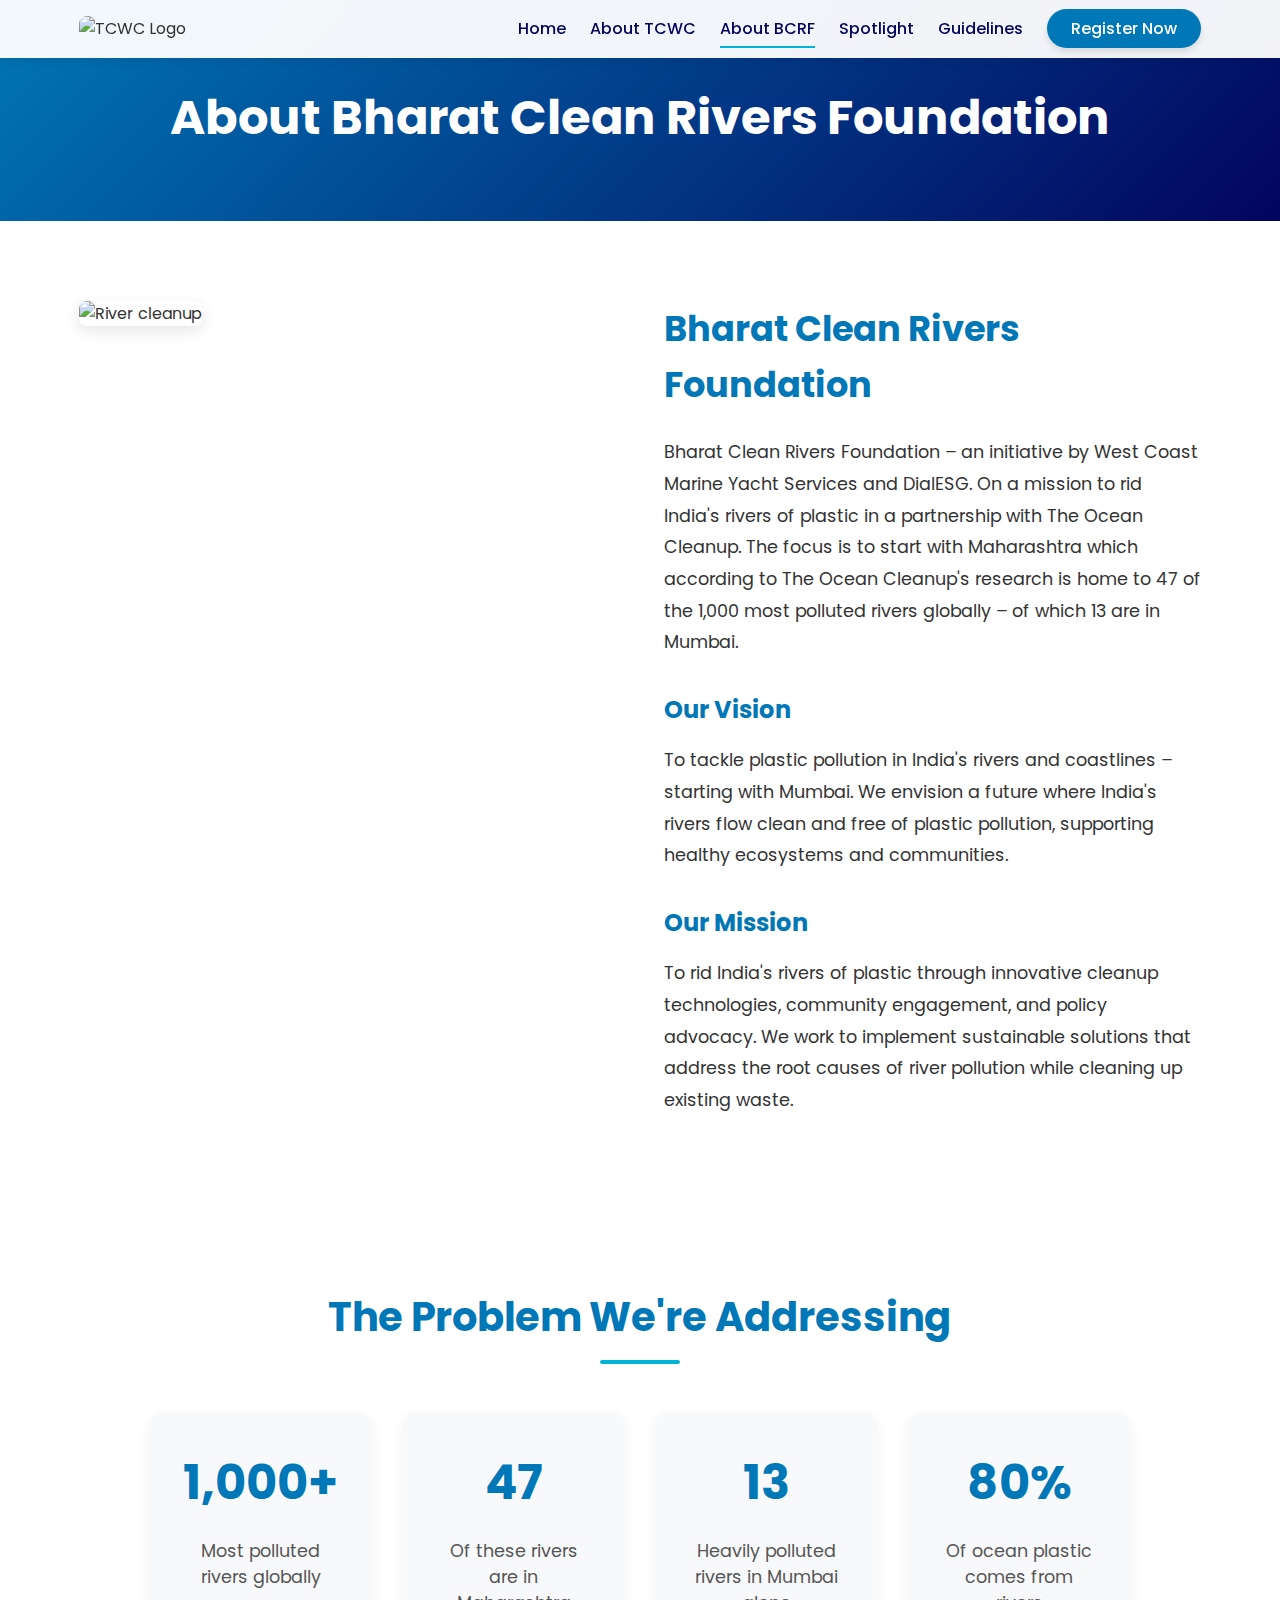
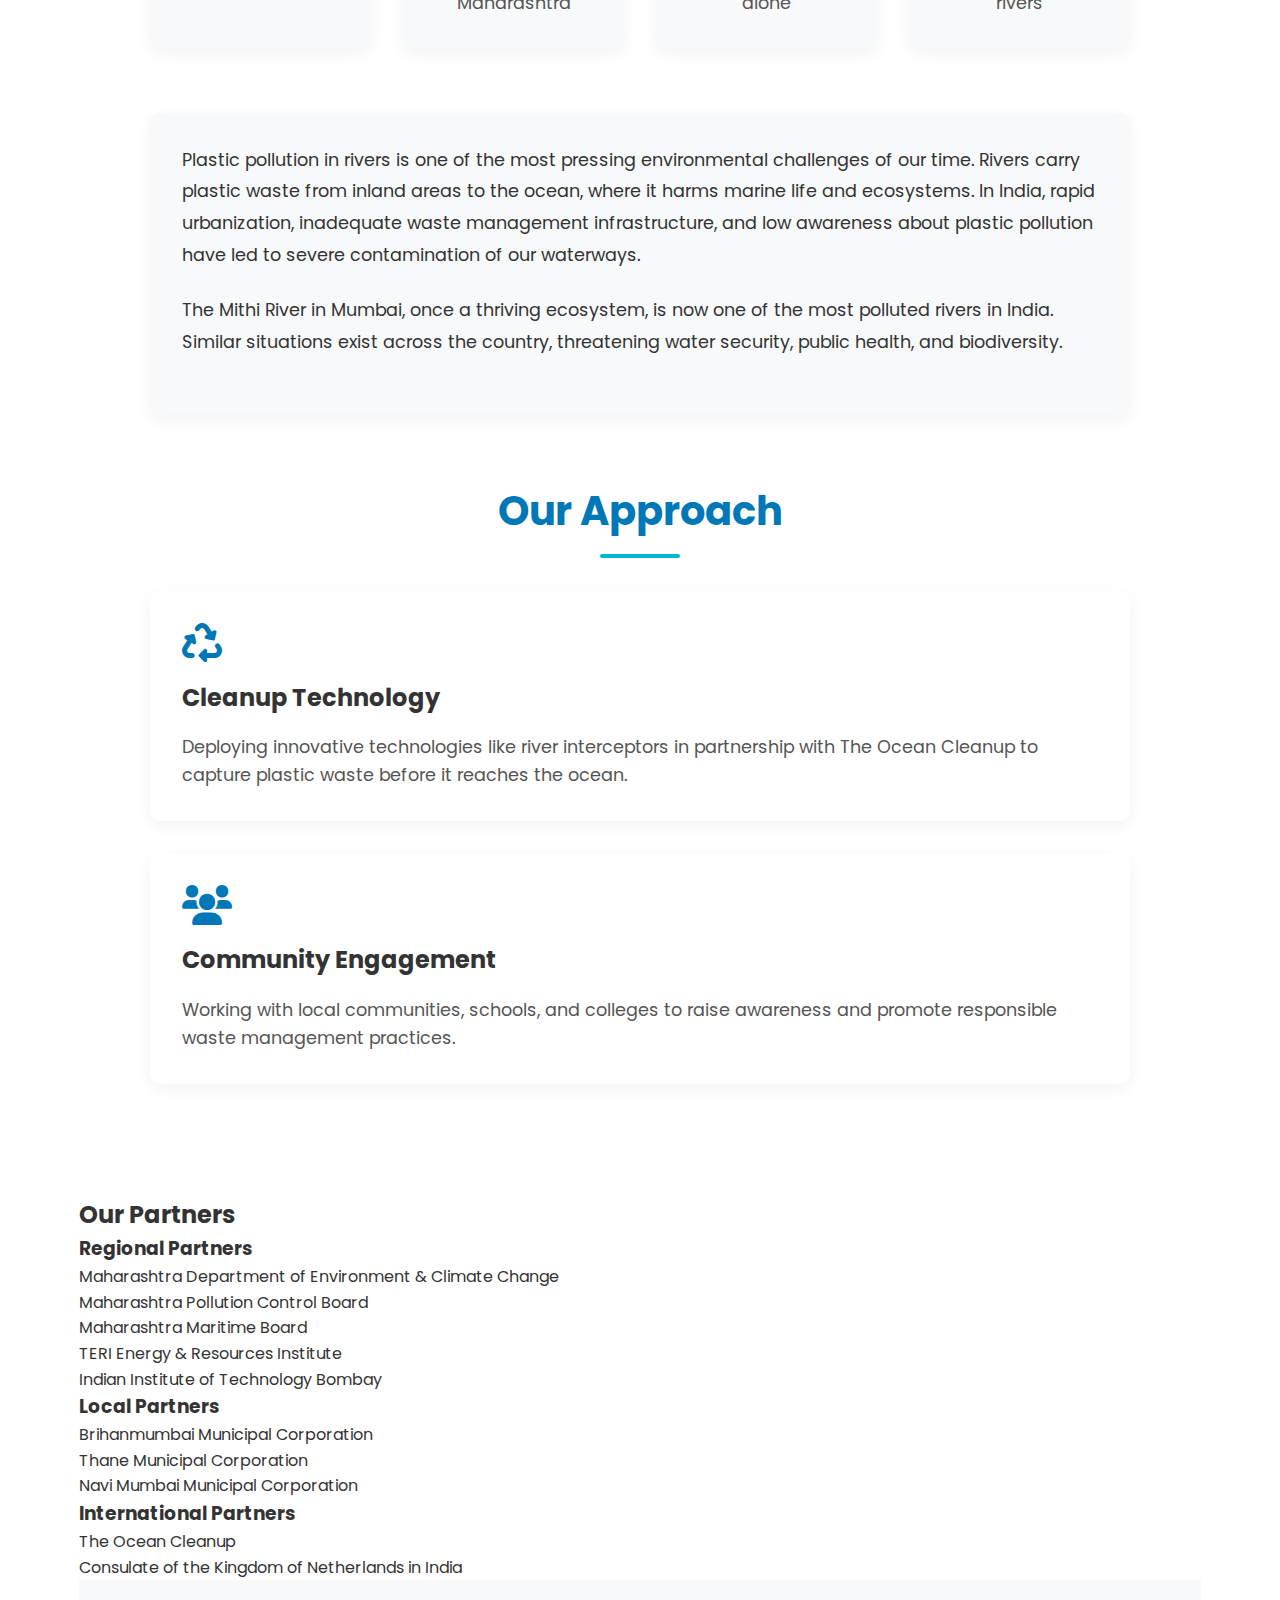
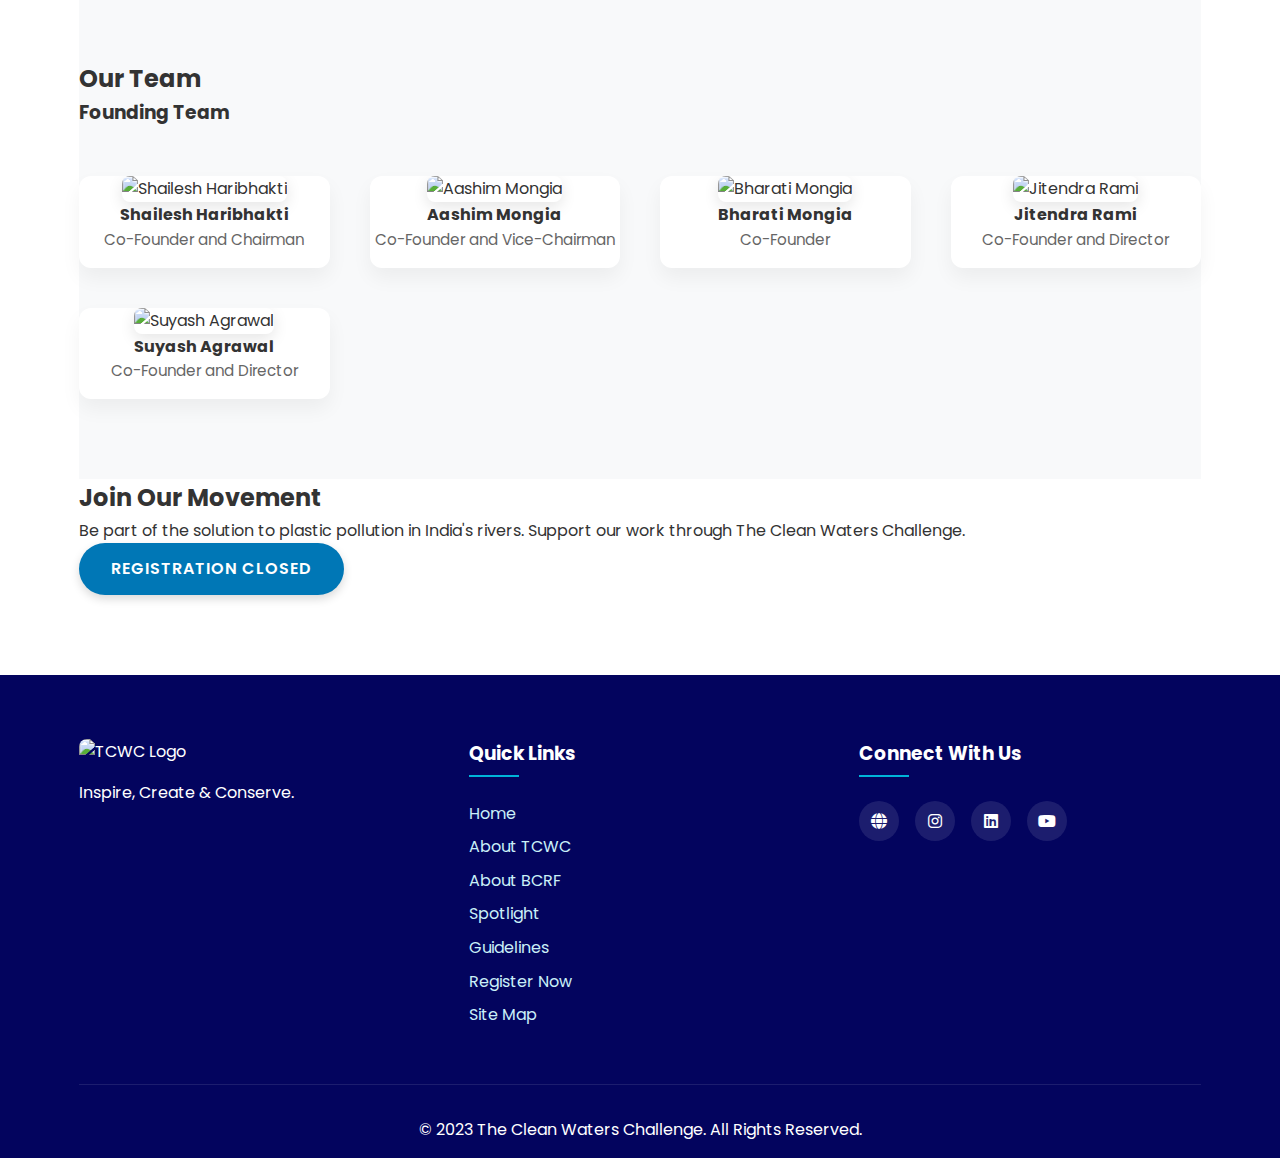
==== about-bcrf.html @ 77f39d11 "intial commit" ====
<!DOCTYPE html>
<html lang="en">
<head>
    <meta charset="UTF-8">
    <meta name="viewport" content="width=device-width, initial-scale=1.0">
    <title>About BCRF - The Clean Waters Challenge</title>
    <link rel="stylesheet" href="styles.css">
    <link rel="stylesheet" href="https://cdnjs.cloudflare.com/ajax/libs/font-awesome/6.0.0-beta3/css/all.min.css">
    <link href="https://fonts.googleapis.com/css2?family=Montserrat:wght@300;400;500;600;700&family=Poppins:wght@300;400;500;600;700&display=swap" rel="stylesheet">
</head>
<body>
    <!-- Navigation Bar -->
    <header>
        <div class="container">
            <div class="logo">
                <img src="images/logo.png" alt="TCWC Logo">
            </div>
            <nav>
                <ul class="nav-links">
                    <li><a href="index.html">Home</a></li>
                    <li><a href="about-tcwc.html">About TCWC</a></li>
                    <li><a href="about-bcrf.html" class="active">About BCRF</a></li>
                    <li><a href="spotlight.html">Spotlight</a></li>
                    <li><a href="guidelines.html">Guidelines</a></li>
                    <li><a href="register.html" class="register-btn">Register Now</a></li>
                </ul>
                <div class="hamburger">
                    <span></span>
                    <span></span>
                    <span></span>
                </div>
            </nav>
        </div>
    </header>

    <!-- Page Banner -->
    <section class="page-banner">
        <div class="container">
            <h1>About Bharat Clean Rivers Foundation</h1>
        </div>
    </section>

    <!-- About BCRF Content -->
    <section class="about-detail-section">
        <div class="container">
            <div class="about-detail-content">
                <div class="about-detail-image">
                    <img src="https://images.unsplash.com/photo-1621451537084-482c73073a0f?ixlib=rb-4.0.3&ixid=M3wxMjA3fDB8MHxwaG90by1wYWdlfHx8fGVufDB8fHx8fA%3D%3D&auto=format&fit=crop&w=1074&q=80" alt="River cleanup">
                </div>
                <div class="about-detail-text">
                    <h2>Bharat Clean Rivers Foundation</h2>
                    <p>Bharat Clean Rivers Foundation – an initiative by West Coast Marine Yacht Services and DialESG. On a mission to rid India's rivers of plastic in a partnership with The Ocean Cleanup. The focus is to start with Maharashtra which according to The Ocean Cleanup's research is home to 47 of the 1,000 most polluted rivers globally – of which 13 are in Mumbai.</p>
                    
                    <h3>Our Vision</h3>
                    <p>To tackle plastic pollution in India's rivers and coastlines – starting with Mumbai. We envision a future where India's rivers flow clean and free of plastic pollution, supporting healthy ecosystems and communities.</p>
                    
                    <h3>Our Mission</h3>
                    <p>To rid India's rivers of plastic through innovative cleanup technologies, community engagement, and policy advocacy. We work to implement sustainable solutions that address the root causes of river pollution while cleaning up existing waste.</p>
                </div>
            </div>
            
            <section class="about-bcrf-section">
                <div class="container">
                    <h2 class="section-title">The Problem We're Addressing</h2>
                    
                    <div class="stats-grid">
                        <div class="stat-card">
                            <div class="stat-number">1,000+</div>
                            <div class="stat-label">Most polluted rivers globally</div>
                        </div>
                        <div class="stat-card">
                            <div class="stat-number">47</div>
                            <div class="stat-label">Of these rivers are in Maharashtra</div>
                        </div>
                        <div class="stat-card">
                            <div class="stat-number">13</div>
                            <div class="stat-label">Heavily polluted rivers in Mumbai alone</div>
                        </div>
                        <div class="stat-card">
                            <div class="stat-number">80%</div>
                            <div class="stat-label">Of ocean plastic comes from rivers</div>
                        </div>
                    </div>

                    <div class="problem-description">
                        <p>Plastic pollution in rivers is one of the most pressing environmental challenges of our time. Rivers carry plastic waste from inland areas to the ocean, where it harms marine life and ecosystems. In India, rapid urbanization, inadequate waste management infrastructure, and low awareness about plastic pollution have led to severe contamination of our waterways.</p>
                        <p>The Mithi River in Mumbai, once a thriving ecosystem, is now one of the most polluted rivers in India. Similar situations exist across the country, threatening water security, public health, and biodiversity.</p>
                    </div>

                    <div class="approach-section">
                        <h2 class="section-title">Our Approach</h2>
                        <div class="approach-card">
                            <i class="fas fa-recycle"></i>
                            <h3>Cleanup Technology</h3>
                            <p>Deploying innovative technologies like river interceptors in partnership with The Ocean Cleanup to capture plastic waste before it reaches the ocean.</p>
                        </div>
                        <div class="approach-card">
                            <i class="fas fa-users"></i>
                            <h3>Community Engagement</h3>
                            <p>Working with local communities, schools, and colleges to raise awareness and promote responsible waste management practices.</p>
                        </div>
                    </div>
                </div>
            </section>
            
            <div class="partners-section">
                <h2>Our Partners</h2>
                <div class="partners-grid">
                    <div class="partner-category">
                        <h3>Regional Partners</h3>
                        <ul>
                            <li>Maharashtra Department of Environment & Climate Change</li>
                            <li>Maharashtra Pollution Control Board</li>
                            <li>Maharashtra Maritime Board</li>
                            <li>TERI Energy & Resources Institute</li>
                            <li>Indian Institute of Technology Bombay</li>
                        </ul>
                    </div>
                    <div class="partner-category">
                        <h3>Local Partners</h3>
                        <ul>
                            <li>Brihanmumbai Municipal Corporation</li>
                            <li>Thane Municipal Corporation</li>
                            <li>Navi Mumbai Municipal Corporation</li>
                        </ul>
                    </div>
                    <div class="partner-category">
                        <h3>International Partners</h3>
                        <ul>
                            <li>The Ocean Cleanup</li>
                            <li>Consulate of the Kingdom of Netherlands in India</li>
                        </ul>
                    </div>
                </div>
            </div>
            
            <div class="team-section">
                <h2>Our Team</h2>
                <div class="team-category">
                    <h3>Founding Team</h3>
                    <div class="team-grid">
                        <div class="team-member">
                            <img src="https://images.unsplash.com/photo-1560250097-0b93528c311a?ixlib=rb-4.0.3&ixid=M3wxMjA3fDB8MHxwaG90by1wYWdlfHx8fGVufDB8fHx8fA%3D%3D&auto=format&fit=crop&w=687&q=80" alt="Shailesh Haribhakti">
                            <h4>Shailesh Haribhakti</h4>
                            <p>Co-Founder and Chairman</p>
                        </div>
                        <div class="team-member">
                            <img src="https://images.unsplash.com/photo-1519085360753-af0119f7cbe7?ixlib=rb-4.0.3&ixid=M3wxMjA3fDB8MHxwaG90by1wYWdlfHx8fGVufDB8fHx8fA%3D%3D&auto=format&fit=crop&w=687&q=80" alt="Aashim Mongia">
                            <h4>Aashim Mongia</h4>
                            <p>Co-Founder and Vice-Chairman</p>
                        </div>
                        <div class="team-member">
                            <img src="https://images.unsplash.com/photo-1573497019940-1c28c88b4f3e?ixlib=rb-4.0.3&ixid=M3wxMjA3fDB8MHxwaG90by1wYWdlfHx8fGVufDB8fHx8fA%3D%3D&auto=format&fit=crop&w=687&q=80" alt="Bharati Mongia">
                            <h4>Bharati Mongia</h4>
                            <p>Co-Founder</p>
                        </div>
                        <div class="team-member">
                            <img src="https://images.unsplash.com/photo-1507003211169-0a1dd7228f2d?ixlib=rb-4.0.3&ixid=M3wxMjA3fDB8MHxwaG90by1wYWdlfHx8fGVufDB8fHx8fA%3D%3D&auto=format&fit=crop&w=687&q=80" alt="Jitendra Rami">
                            <h4>Jitendra Rami</h4>
                            <p>Co-Founder and Director</p>
                        </div>
                        <div class="team-member">
                            <img src="https://images.unsplash.com/photo-1472099645785-5658abf4ff4e?ixlib=rb-4.0.3&ixid=M3wxMjA3fDB8MHxwaG90by1wYWdlfHx8fGVufDB8fHx8fA%3D%3D&auto=format&fit=crop&w=1170&q=80" alt="Suyash Agrawal">
                            <h4>Suyash Agrawal</h4>
                            <p>Co-Founder and Director</p>
                        </div>
                    </div>
                </div>
            </div>
            
            <div class="cta-section">
                <h2>Join Our Movement</h2>
                <p>Be part of the solution to plastic pollution in India's rivers. Support our work through The Clean Waters Challenge.</p>
                <a href="register.html" class="cta-button">Register for TCWC</a>
            </div>
        </div>
    </section>

    <!-- Footer -->
    <footer>
        <div class="container">
            <div class="footer-content">
                <div class="footer-logo">
                    <img src="images/logo.png" alt="TCWC Logo">
                    <p>Inspire, Create & Conserve.</p>
                </div>
                <div class="footer-links">
                    <h3>Quick Links</h3>
                    <ul>
                        <li><a href="index.html">Home</a></li>
                        <li><a href="about-tcwc.html">About TCWC</a></li>
                        <li><a href="about-bcrf.html">About BCRF</a></li>
                        <li><a href="spotlight.html">Spotlight</a></li>
                        <li><a href="guidelines.html">Guidelines</a></li>
                        <li><a href="register.html">Register Now</a></li>
                        <li><a href="sitemap.html">Site Map</a></li>
                    </ul>
                </div>
                <div class="footer-social">
                    <h3>Connect With Us</h3>
                    <div class="social-icons">
                        <a href="https://bharatcleanrivers.com/" target="_blank"><i class="fas fa-globe"></i></a>
                        <a href="https://instagram.com/bharatcleanrivers" target="_blank"><i class="fab fa-instagram"></i></a>
                        <a href="https://www.linkedin.com/company/bharat-clean-rivers-foundation/" target="_blank"><i class="fab fa-linkedin"></i></a>
                        <a href="https://www.youtube.com/@BharatCleanRivers" target="_blank"><i class="fab fa-youtube"></i></a>
                    </div>
                </div>
            </div>
            <div class="footer-bottom">
                <p>&copy; 2023 The Clean Waters Challenge. All Rights Reserved.</p>
            </div>
        </div>
    </footer>

    <script src="script.js"></script>
</body>
</html>
---- styles.css ----
/* Base Styles */
:root {
    --primary-color: #0077b6;
    --secondary-color: #90e0ef;
    --accent-color: #00b4d8;
    --light-color: #caf0f8;
    --white-color: #ffffff;
    --dark-color: #03045e;
    --text-color: #333333;
    --transition: all 0.3s ease;
    --box-shadow: 0 5px 15px rgba(0, 0, 0, 0.1);
}

* {
    margin: 0;
    padding: 0;
    box-sizing: border-box;
    animation-duration: 0s !important;
    transition-duration: 0s !important;
}

html {
    scroll-behavior: smooth;
    scroll-padding-top: 80px;
}

body {
    font-family: 'Poppins', sans-serif;
    line-height: 1.6;
    color: var(--text-color);
    background-color: var(--white-color);
    overflow-x: hidden;
}

.container {
    width: 90%;
    max-width: 1200px;
    margin: 0 auto;
    padding: 0 15px;
    position: relative;
    z-index: 1;
}

img {
    max-width: 100%;
    height: auto;
    border-radius: 8px;
    box-shadow: var(--box-shadow);
    transition: transform 0.5s ease;
}

img:hover {
    transform: scale(1.02);
}

a {
    text-decoration: none;
    color: var(--primary-color);
    transition: var(--transition);
}

a:hover {
    color: var(--accent-color);
}

ul {
    list-style: none;
}

.section-title {
    color: var(--primary-color);
    font-size: 2.5rem;
    text-align: center;
    margin-bottom: 3rem;
    position: relative;
    font-weight: 700;
    animation: none !important;
    opacity: 1 !important;
    visibility: visible !important;
}

.section-title::after {
    content: '';
    position: absolute;
    bottom: -15px;
    left: 50%;
    transform: translateX(-50%);
    width: 80px;
    height: 4px;
    background-color: var(--accent-color);
    border-radius: 2px;
}

/* Header Styles */
header {
    background-color: rgba(255, 255, 255, 0.95);
    box-shadow: 0 2px 10px rgba(0, 0, 0, 0.1);
    position: fixed;
    top: 0;
    left: 0;
    width: 100%;
    z-index: 1000;
    backdrop-filter: blur(10px);
}

header .container {
    display: flex;
    justify-content: space-between;
    align-items: center;
    padding: 1rem 15px;
}

.logo img {
    height: 50px;
    box-shadow: none;
}

.logo img:hover {
    transform: none;
}

.nav-links {
    display: flex;
    align-items: center;
}

.nav-links li {
    margin-left: 1.5rem;
}

.nav-links a {
    color: var(--dark-color);
    font-weight: 500;
    padding: 0.5rem 0;
    position: relative;
}

.nav-links a::after {
    content: '';
    position: absolute;
    bottom: 0;
    left: 0;
    width: 0;
    height: 2px;
    background-color: var(--accent-color);
    transition: var(--transition);
}

.nav-links a:hover::after,
.nav-links a.active::after {
    width: 100%;
}

.register-btn {
    background-color: var(--primary-color);
    color: var(--white-color) !important;
    padding: 0.5rem 1.5rem !important;
    border-radius: 30px;
    transition: var(--transition);
    box-shadow: 0 4px 6px rgba(0, 0, 0, 0.1);
}

.register-btn:hover {
    background-color: var(--accent-color);
    transform: translateY(-3px);
    box-shadow: 0 6px 12px rgba(0, 0, 0, 0.15);
}

.hamburger {
    display: none;
    cursor: pointer;
}

.hamburger span {
    display: block;
    width: 25px;
    height: 3px;
    background-color: var(--primary-color);
    margin: 5px 0;
    transition: var(--transition);
}

/* Hero Section */
.hero {
    padding: 10rem 0 6rem;
    background: linear-gradient(135deg, rgba(0, 119, 182, 0.9) 0%, rgba(3, 4, 94, 0.9) 100%), url('images/hero-bg.jpg');
    background-size: cover;
    background-position: center;
    color: white;
}

.hero .container {
    display: flex;
    align-items: center;
    gap: 4rem;
}

.hero-content {
    flex: 1;
    padding-right: 2rem;
}

.hero h1 {
    font-size: 3.5rem;
    margin-bottom: 1rem;
    font-weight: 700;
    line-height: 1.2;
    animation: none !important;
    opacity: 1 !important;
    visibility: visible !important;
}

.hero h2 {
    font-size: 2rem;
    margin-bottom: 1.5rem;
    font-weight: 500;
    color: var(--light-color);
    animation: none !important;
    opacity: 1 !important;
    visibility: visible !important;
}

.hero p {
    font-size: 1.2rem;
    margin-bottom: 2rem;
    line-height: 1.6;
    animation: none !important;
    opacity: 1 !important;
    visibility: visible !important;
}

.hero-image {
    flex: 1;
    display: flex;
    justify-content: center;
}

.hero-image img {
    max-width: 100%;
    border-radius: 15px;
    box-shadow: 0 20px 40px rgba(0, 0, 0, 0.2);
}

.hero-buttons {
    display: flex;
    gap: 1rem;
}

.cta-button {
    display: inline-block;
    background-color: var(--primary-color);
    color: var(--white-color);
    padding: 0.8rem 2rem;
    border-radius: 30px;
    font-weight: 600;
    text-transform: uppercase;
    letter-spacing: 1px;
    box-shadow: 0 4px 10px rgba(0, 0, 0, 0.15);
    transition: var(--transition);
    animation: fadeInUp 1s ease 0.6s;
    animation-fill-mode: both;
}

.cta-button:hover {
    background-color: var(--accent-color);
    color: var(--white-color);
    transform: translateY(-5px);
    box-shadow: 0 8px 15px rgba(0, 0, 0, 0.2);
}

/* Page Banner */
.page-banner {
    background: linear-gradient(135deg, var(--primary-color) 0%, var(--dark-color) 100%);
    color: var(--white-color);
    padding: 5rem 0 3rem;
    text-align: center;
}

.page-banner h1 {
    font-size: 3rem;
    font-weight: 700;
    margin-bottom: 1rem;
    color: white;
    animation: none !important;
    opacity: 1 !important;
    visibility: visible !important;
}

/* About Section */
.about-section {
    padding: 5rem 0;
    background-color: #ffffff;
    color: #333333;
}

.about-content {
    display: flex;
    align-items: center;
    gap: 3rem;
    margin-top: 2rem;
}

.about-content.reverse {
    flex-direction: row-reverse;
}

.about-text, .about-image {
    flex: 1;
}

.about-text h3 {
    color: var(--primary-color);
    font-size: 1.8rem;
    margin-bottom: 1.5rem;
    font-weight: 600;
    animation: none !important;
    opacity: 1 !important;
    visibility: visible !important;
}

.about-text p {
    color: #333333 !important;
    font-size: 1.1rem;
    line-height: 1.8;
    margin-bottom: 1.5rem;
    opacity: 1 !important;
    animation: none !important;
    visibility: visible !important;
}

.about-image img {
    width: 100%;
    height: auto;
    border-radius: 10px;
    box-shadow: 0 10px 30px rgba(0, 0, 0, 0.1);
}

.read-more {
    display: inline-flex;
    align-items: center;
    color: var(--primary-color);
    font-weight: 600;
    text-decoration: none;
    gap: 0.5rem;
    transition: var(--transition);
}

.read-more:hover {
    color: var(--accent-color);
}

.read-more i {
    transition: transform 0.3s ease;
}

.read-more:hover i {
    transform: translateX(5px);
}

/* About Detail Section */
.about-detail-section {
    padding: 5rem 0;
    background-color: #ffffff;
    color: #333333;
}

.about-detail-content {
    display: flex;
    gap: 3rem;
    margin-bottom: 4rem;
}

.about-detail-image, .about-detail-text {
    flex: 1;
}

.about-detail-text h2 {
    color: var(--primary-color);
    font-size: 2.2rem;
    margin-bottom: 1.5rem;
    animation: none !important;
    opacity: 1 !important;
    visibility: visible !important;
}

.about-detail-text h3 {
    color: var(--primary-color);
    font-size: 1.5rem;
    margin-top: 2rem;
    margin-bottom: 1rem;
    animation: none !important;
    opacity: 1 !important;
    visibility: visible !important;
}

.about-detail-text p {
    color: #333333 !important;
    font-size: 1.1rem;
    line-height: 1.8;
    margin-bottom: 1.5rem;
    opacity: 1 !important;
    animation: none !important;
    visibility: visible !important;
}

/* Impact Section */
.impact-section {
    margin-bottom: 4rem;
}

.impact-grid {
    display: grid;
    grid-template-columns: repeat(auto-fit, minmax(250px, 1fr));
    gap: 2rem;
}

.impact-card {
    background-color: var(--white-color);
    padding: 2rem;
    border-radius: 10px;
    box-shadow: var(--box-shadow);
    text-align: center;
    transition: var(--transition);
}

.impact-card:hover {
    transform: translateY(-10px);
    box-shadow: 0 15px 30px rgba(0, 0, 0, 0.1);
}

.impact-icon {
    font-size: 2.5rem;
    color: var(--accent-color);
    margin-bottom: 1rem;
}

.impact-card h3 {
    margin-bottom: 1rem;
    color: var(--primary-color);
}

/* Categories Section */
.categories-section {
    margin-bottom: 4rem;
}

.categories-grid {
    display: grid;
    grid-template-columns: repeat(auto-fit, minmax(300px, 1fr));
    gap: 2rem;
}

.category-card {
    background-color: var(--white-color);
    border-radius: 10px;
    overflow: hidden;
    box-shadow: var(--box-shadow);
    transition: var(--transition);
}

.category-card:hover {
    transform: translateY(-10px);
    box-shadow: 0 15px 30px rgba(0, 0, 0, 0.1);
}

.category-card img {
    width: 100%;
    height: 200px;
    object-fit: cover;
    border-radius: 10px 10px 0 0;
}

.category-card h3 {
    padding: 1.5rem 1.5rem 0.5rem;
    color: var(--primary-color);
}

.category-card p {
    padding: 0 1.5rem 1rem;
}

.category-card ul {
    padding: 0 1.5rem 1.5rem;
}

.category-card ul li {
    padding: 0.3rem 0;
    position: relative;
    padding-left: 1.5rem;
}

.category-card ul li::before {
    content: '•';
    color: var(--accent-color);
    position: absolute;
    left: 0;
    font-size: 1.2rem;
}

/* Timeline Section */
.timeline-section {
    margin-bottom: 4rem;
}

.timeline {
    position: relative;
    max-width: 800px;
    margin: 0 auto;
}

.timeline::before {
    content: '';
    position: absolute;
    top: 0;
    left: 50%;
    transform: translateX(-50%);
    width: 4px;
    height: 100%;
    background-color: var(--light-color);
}

.timeline-item {
    position: relative;
    margin-bottom: 2rem;
}

.timeline-dot {
    position: absolute;
    top: 0;
    left: 50%;
    transform: translateX(-50%);
    width: 20px;
    height: 20px;
    background-color: var(--accent-color);
    border-radius: 50%;
    z-index: 1;
}

.timeline-content {
    position: relative;
    width: 45%;
    padding: 1.5rem;
    background-color: var(--white-color);
    border-radius: 10px;
    box-shadow: var(--box-shadow);
}

.timeline-item:nth-child(odd) .timeline-content {
    left: 0;
}

.timeline-item:nth-child(even) .timeline-content {
    left: 55%;
}

.timeline-content h3 {
    color: var(--primary-color);
    margin-bottom: 0.5rem;
}

/* Spotlight Hero Section */
.spotlight-hero {
    padding: 5rem 0;
    background-color: var(--light-color);
}

.spotlight-hero .container {
    display: flex;
    align-items: center;
    gap: 3rem;
}

.spotlight-hero-content {
    flex: 1;
}

.spotlight-hero-content h2 {
    font-size: 2.5rem;
    color: var(--primary-color);
    margin-bottom: 1.5rem;
}

.highlight-text {
    font-size: 1.2rem;
    font-weight: 500;
    margin-bottom: 2rem;
    line-height: 1.8;
}

.spotlight-hero-image {
    flex: 1;
}

/* Featured Projects */
.featured-projects {
    padding: 5rem 0;
}

.projects-grid {
    display: grid;
    grid-template-columns: repeat(auto-fit, minmax(300px, 1fr));
    gap: 2rem;
}

.project-card {
    background-color: var(--white-color);
    border-radius: 10px;
    overflow: hidden;
    box-shadow: var(--box-shadow);
    transition: var(--transition);
}

.project-card:hover {
    transform: translateY(-10px);
    box-shadow: 0 15px 30px rgba(0, 0, 0, 0.1);
}

.project-image img {
    width: 100%;
    height: 200px;
    object-fit: cover;
    border-radius: 10px 10px 0 0;
}

.project-content {
    padding: 1.5rem;
}

.project-content h3 {
    color: var(--primary-color);
    margin-bottom: 0.5rem;
}

.read-more {
    display: inline-block;
    margin-top: 1rem;
    font-weight: 600;
}

.read-more i {
    margin-left: 0.5rem;
    transition: var(--transition);
}

.read-more:hover i {
    transform: translateX(5px);
}

/* Guidelines Content Section */
.guidelines-content-section {
    padding: 5rem 0;
}

.guidelines-intro {
    text-align: center;
    max-width: 800px;
    margin: 0 auto 3rem;
}

.guidelines-download {
    margin-top: 2rem;
}

.download-btn {
    display: inline-block;
    background-color: var(--primary-color);
    color: var(--white-color);
    padding: 0.8rem 2rem;
    border-radius: 30px;
    font-weight: 600;
    box-shadow: 0 4px 10px rgba(0, 0, 0, 0.15);
    transition: var(--transition);
}

.download-btn:hover {
    background-color: var(--accent-color);
    color: var(--white-color);
    transform: translateY(-3px);
    box-shadow: 0 8px 15px rgba(0, 0, 0, 0.2);
}

.download-btn i {
    margin-left: 0.5rem;
}

.guidelines-grid {
    display: grid;
    grid-template-columns: repeat(auto-fit, minmax(250px, 1fr));
    gap: 2rem;
    margin-bottom: 4rem;
}

.guideline-card {
    background-color: var(--white-color);
    padding: 2rem;
    border-radius: 10px;
    box-shadow: var(--box-shadow);
    transition: var(--transition);
}

.guideline-card:hover {
    transform: translateY(-10px);
    box-shadow: 0 15px 30px rgba(0, 0, 0, 0.1);
}

.guideline-icon {
    font-size: 2.5rem;
    color: var(--accent-color);
    margin-bottom: 1rem;
    text-align: center;
}

.guideline-card h3 {
    color: var(--primary-color);
    margin-bottom: 1rem;
    text-align: center;
}

.guideline-card ul li {
    padding: 0.5rem 0;
    position: relative;
    padding-left: 1.5rem;
}

.guideline-card ul li::before {
    content: '•';
    color: var(--accent-color);
    position: absolute;
    left: 0;
    font-size: 1.2rem;
}

/* FAQ Section */
.faq-section {
    margin-bottom: 4rem;
}

.faq-accordion {
    max-width: 800px;
    margin: 0 auto;
}

.faq-item {
    background-color: var(--white-color);
    border-radius: 10px;
    margin-bottom: 1rem;
    box-shadow: var(--box-shadow);
    overflow: hidden;
}

.faq-question {
    padding: 1.5rem;
    display: flex;
    justify-content: space-between;
    align-items: center;
    cursor: pointer;
    transition: var(--transition);
}

.faq-question:hover {
    background-color: var(--light-color);
}

.faq-question h4 {
    margin: 0;
    color: var(--primary-color);
}

.faq-question i {
    color: var(--accent-color);
    transition: var(--transition);
}

.faq-answer {
    max-height: 0;
    overflow: hidden;
    transition: max-height 0.3s ease, padding 0.3s ease;
    background-color: var(--light-color);
}

.faq-item.active .faq-question i {
    transform: rotate(180deg);
}

.faq-item.active .faq-answer {
    max-height: 200px;
    padding: 1.5rem;
}

/* Contact Section */
.contact-section {
    text-align: center;
    max-width: 800px;
    margin: 0 auto;
    padding: 3rem;
    background-color: var(--light-color);
    border-radius: 10px;
}

.contact-info {
    display: flex;
    justify-content: center;
    gap: 2rem;
    margin: 2rem 0;
}

.contact-item {
    display: flex;
    align-items: center;
    gap: 0.5rem;
}

.contact-item i {
    color: var(--accent-color);
    font-size: 1.2rem;
}

/* Register Section */
.register-section {
    padding: 6rem 0;
    background: linear-gradient(135deg, var(--primary-color) 0%, var(--dark-color) 100%);
    color: white;
    text-align: center;
}

.register-section .section-title {
    color: white;
}

.register-section .section-title::after {
    background-color: white;
}

.register-content {
    max-width: 700px;
    margin: 0 auto;
}

.register-content p {
    font-size: 1.2rem;
    margin-bottom: 2.5rem;
    line-height: 1.8;
}

.register-section .cta-button {
    background-color: white;
    color: var(--primary-color);
    font-size: 1.2rem;
    padding: 1rem 3rem;
    border-radius: 50px;
    font-weight: 600;
    box-shadow: 0 10px 20px rgba(0, 0, 0, 0.1);
    transition: transform 0.3s ease, box-shadow 0.3s ease;
}

.register-section .cta-button:hover {
    transform: translateY(-5px);
    box-shadow: 0 15px 30px rgba(0, 0, 0, 0.2);
}

.deadline-note {
    margin-top: 2rem;
    font-size: 1rem !important;
    opacity: 0.8;
}

/* Footer */
footer {
    background-color: var(--dark-color);
    color: var(--white-color);
    padding: 4rem 0 1rem;
}

.footer-content {
    display: grid;
    grid-template-columns: repeat(auto-fit, minmax(200px, 1fr));
    gap: 3rem;
    margin-bottom: 3rem;
}

.footer-logo img {
    height: 60px;
    margin-bottom: 1rem;
    box-shadow: none;
}

.footer-logo img:hover {
    transform: none;
}

.footer-links h3,
.footer-social h3 {
    margin-bottom: 1.5rem;
    position: relative;
    padding-bottom: 0.5rem;
    display: inline-block;
}

.footer-links h3::after,
.footer-social h3::after {
    content: '';
    position: absolute;
    bottom: 0;
    left: 0;
    width: 50px;
    height: 2px;
    background-color: var(--accent-color);
}

.footer-links ul li {
    margin-bottom: 0.5rem;
}

.footer-links ul li a {
    color: var(--light-color);
}

.footer-links ul li a:hover {
    color: var(--white-color);
    padding-left: 5px;
}

.social-icons {
    display: flex;
    gap: 1rem;
}

.social-icons a {
    display: flex;
    align-items: center;
    justify-content: center;
    width: 40px;
    height: 40px;
    background-color: rgba(255, 255, 255, 0.1);
    border-radius: 50%;
    color: var(--white-color);
    transition: var(--transition);
}

.social-icons a:hover {
    background-color: var(--accent-color);
    transform: translateY(-5px);
}

.footer-bottom {
    text-align: center;
    padding-top: 2rem;
    border-top: 1px solid rgba(255, 255, 255, 0.1);
}

/* Animations */
@keyframes fadeIn {
    0% { opacity: 0; }
    100% { opacity: 1; }
}

@keyframes fadeInUp {
    0% { opacity: 0; transform: translateY(20px); }
    100% { opacity: 1; transform: translateY(0); }
}

/* Ensure animations complete and stay visible */
.fadeIn, .fadeInUp {
    animation-fill-mode: forwards !important;
}

/* Fix for any JavaScript-based animations */
body {
    overflow-x: hidden;
}

/* Ensure high contrast for all text */
.about-section,
.about-detail-section,
.team-section,
.sponsors-section,
.register-section {
    color: #333333;
    background-color: #ffffff;
}

/* Media Queries */
@media screen and (max-width: 992px) {
    .hero h1 {
        font-size: 2.8rem;
    }
    
    .hero h2 {
        font-size: 1.8rem;
    }
    
    .about-content,
    .about-detail-content,
    .spotlight-hero .container {
        flex-direction: column;
    }
    
    .about-image,
    .about-detail-image,
    .spotlight-hero-image {
        order: -1;
        margin-bottom: 2rem;
    }
    
    .timeline::before {
        left: 30px;
    }
    
    .timeline-dot {
        left: 30px;
    }
    
    .timeline-content {
        width: calc(100% - 60px);
        left: 60px !important;
    }
}

@media screen and (max-width: 768px) {
    header {
        padding: 0.5rem 0;
    }

    .nav-links {
        position: fixed;
        top: 70px; /* Match header height */
        right: -100%;
        width: 100%;
        height: 100vh;
        background: #ffffff;
        flex-direction: column;
        padding: 2rem 0;
        transition: 0.3s ease;
        z-index: 999;
    }

    .nav-links.active {
        right: 0;
    }

    .nav-links li {
        margin: 1.2rem 0;
        width: 100%;
        text-align: center;
    }

    .nav-links .register-btn {
        margin-top: 1rem;
        display: inline-block;
        width: auto;
    }

    .hamburger {
        display: block;
        z-index: 1000;
    }

    /* Hero Section Mobile Styles */
    .hero {
        padding: 8rem 0 4rem;
        text-align: center;
        min-height: 100vh;
        display: flex;
        align-items: center;
    }

    .hero .container {
        flex-direction: column;
        gap: 2rem;
        padding: 0 1.5rem;
    }

    .hero-content {
        padding-right: 0;
    }

    .hero h1 {
        font-size: 2.5rem;
        line-height: 1.3;
        margin-bottom: 1rem;
    }

    .hero h2 {
        font-size: 1.5rem;
        margin-bottom: 1rem;
    }

    .hero p {
        font-size: 1.1rem;
        margin-bottom: 2rem;
        padding: 0 1rem;
    }

    .hero-image {
        width: 100%;
        max-width: 300px;
        margin: 0 auto;
    }

    .hero-image img {
        width: 100%;
        height: auto;
        border-radius: 10px;
    }

    .cta-button {
        display: inline-block;
        padding: 1rem 2rem;
        width: 80%;
        max-width: 300px;
        text-align: center;
        margin: 0 auto;
    }

    /* Fix container padding */
    .container {
        padding: 0 1rem;
    }

    /* Adjust page banner */
    .page-banner {
        padding: 6rem 1rem 2rem;
    }

    .page-banner h1 {
        font-size: 1.8rem;
    }

    /* Fix spotlight section */
    .spotlight-hero {
        flex-direction: column;
        padding: 2rem 0;
    }

    .spotlight-hero-content,
    .spotlight-hero-image {
        width: 100%;
        padding: 1rem;
    }

    .spotlight-grid {
        grid-template-columns: 1fr;
        gap: 1.5rem;
        padding: 1rem;
    }
}

@media screen and (max-width: 576px) {
    .hero {
        padding: 7rem 0 4rem;
    }
    
    .hero h1 {
        font-size: 2.2rem;
    }
    
    .hero h2 {
        font-size: 1.5rem;
    }
    
    .page-banner h1 {
        font-size: 2.2rem;
    }
    
    .guidelines-grid,
    .impact-grid,
    .categories-grid,
    .projects-grid {
        grid-template-columns: 1fr;
    }
    
    .footer-content {
        grid-template-columns: 1fr;
        text-align: center;
    }
    
    .footer-links h3::after,
    .footer-social h3::after {
        left: 50%;
        transform: translateX(-50%);
    }
    
    .social-icons {
        justify-content: center;
    }

    .hero-content {
        text-align: center;
        padding: 2rem 0;
    }

    .hero-buttons {
        flex-direction: column;
        gap: 1rem;
    }

    .cta-button {
        width: 100%;
        text-align: center;
    }
}

/* Additional CSS fixes for visibility and enhancements */

/* Enhanced Sponsors Carousel */
.sponsors-section {
    padding: 5rem 0;
    background-color: #f8f9fa;
}

.sponsors-carousel {
    display: flex;
    justify-content: center;
    flex-wrap: wrap;
    gap: 2rem;
    padding: 2rem 0;
}

.sponsor {
    width: 180px;
    height: 100px;
    display: flex;
    align-items: center;
    justify-content: center;
    padding: 1rem;
    background-color: white;
    border-radius: 10px;
    box-shadow: 0 5px 15px rgba(0, 0, 0, 0.05);
    transition: transform 0.3s ease;
}

.sponsor:hover {
    transform: translateY(-5px);
}

/* Team and Advisory Section Improvements */
.team-section {
    padding: 5rem 0;
    background-color: #f8f9fa;
}

.team-grid {
    display: grid;
    grid-template-columns: repeat(auto-fill, minmax(250px, 1fr));
    gap: 2.5rem;
    margin-top: 3rem;
}

.team-member {
    background-color: white;
    border-radius: 12px;
    overflow: hidden;
    box-shadow: 0 10px 20px rgba(0, 0, 0, 0.05);
    transition: transform 0.3s ease, box-shadow 0.3s ease;
    text-align: center;
}

.team-member:hover {
    transform: translateY(-10px);
    box-shadow: 0 15px 30px rgba(0, 0, 0, 0.1);
}

.team-member img {
    width: 100%;
    height: 250px;
    object-fit: cover;
}

.team-info {
    padding: 1.5rem;
}

.team-member h3 {
    color: var(--primary-color);
    margin-bottom: 0.5rem;
    font-size: 1.3rem;
}

.team-member p {
    color: #666;
    font-size: 0.95rem;
    margin-bottom: 1rem;
}

.team-social {
    display: flex;
    justify-content: center;
    gap: 1rem;
    margin-top: 1rem;
}

.team-social a {
    color: var(--primary-color);
    font-size: 1.2rem;
    transition: color 0.3s ease;
}

.team-social a:hover {
    color: var(--accent-color);
}

/* Remove all fade animations */
[class*="fade"] {
    opacity: 1 !important;
    visibility: visible !important;
    animation: none !important;
    transform: none !important;
}

/* Ensure text visibility */
.about-text p, 
.about-text h3, 
.section-title, 
.hero-content p,
.hero-content h1,
.hero-content h2 {
    opacity: 1 !important;
    visibility: visible !important;
    animation: none !important;
    transform: none !important;
    transition: none !important;
}

/* Override any existing animations */
* {
    animation-duration: 0s !important;
    transition-duration: 0s !important;
}

/* About BCRF Page Specific Styles */
.about-bcrf-section {
    padding: 5rem 0;
    background-color: #ffffff;
}

.stats-grid {
    display: grid;
    grid-template-columns: repeat(4, 1fr);
    gap: 2rem;
    margin: 4rem 0;
}

.stat-card {
    background: #f8f9fa;
    padding: 2rem;
    border-radius: 10px;
    text-align: center;
    box-shadow: 0 5px 15px rgba(0, 0, 0, 0.05);
    transition: transform 0.3s ease;
}

.stat-card:hover {
    transform: translateY(-5px);
}

.stat-number {
    font-size: 3rem;
    font-weight: 700;
    color: var(--primary-color);
    margin-bottom: 1rem;
}

.stat-label {
    color: #555;
    font-size: 1.1rem;
    line-height: 1.5;
}

.problem-description {
    margin: 3rem 0;
    padding: 2rem;
    background: #f8f9fa;
    border-radius: 10px;
    box-shadow: 0 5px 15px rgba(0, 0, 0, 0.05);
}

.problem-description p {
    color: #333;
    font-size: 1.1rem;
    line-height: 1.8;
    margin-bottom: 1.5rem;
}

.approach-section {
    margin-top: 4rem;
}

.approach-card {
    background: #ffffff;
    padding: 2rem;
    border-radius: 10px;
    margin-bottom: 2rem;
    box-shadow: 0 5px 15px rgba(0, 0, 0, 0.05);
}

.approach-card i {
    font-size: 2.5rem;
    color: var(--primary-color);
    margin-bottom: 1rem;
}

.approach-card h3 {
    color: #333;
    font-size: 1.5rem;
    margin-bottom: 1rem;
}

.approach-card p {
    color: #555;
    font-size: 1.1rem;
    line-height: 1.6;
}

/* Responsive Design */
@media screen and (max-width: 992px) {
    .stats-grid {
        grid-template-columns: repeat(2, 1fr);
    }
}

@media screen and (max-width: 576px) {
    .stats-grid {
        grid-template-columns: 1fr;
    }
    
    .stat-number {
        font-size: 2.5rem;
    }
}

/* Spotlight Page Styles */
.spotlight-section {
    padding: 5rem 0;
    background-color: #ffffff;
}

.spotlight-grid {
    display: grid;
    grid-template-columns: repeat(3, 1fr);
    gap: 2.5rem;
    margin-top: 3rem;
}

.spotlight-card {
    background: #f8f9fa;
    border-radius: 12px;
    overflow: hidden;
    box-shadow: 0 5px 15px rgba(0, 0, 0, 0.05);
    transition: transform 0.3s ease;
}

.spotlight-card:hover {
    transform: translateY(-10px);
}

.spotlight-image {
    width: 100%;
    height: 250px;
    overflow: hidden;
}

.spotlight-image img {
    width: 100%;
    height: 100%;
    object-fit: cover;
}

.spotlight-content {
    padding: 2rem;
}

.spotlight-content h3 {
    color: var(--primary-color);
    font-size: 1.5rem;
    margin-bottom: 1rem;
}

.spotlight-content p {
    color: #555;
    font-size: 1.1rem;
    line-height: 1.6;
    margin-bottom: 1.5rem;
}

/* Register Page Styles */
.register-section {
    padding: 5rem 0;
    background-color: #f8f9fa;
}

.register-container {
    max-width: 800px;
    margin: 0 auto;
    background: #ffffff;
    padding: 3rem;
    border-radius: 12px;
    box-shadow: 0 5px 20px rgba(0, 0, 0, 0.05);
}

.form-group {
    margin-bottom: 2rem;
}

.form-group label {
    display: block;
    color: #333;
    font-size: 1.1rem;
    margin-bottom: 0.8rem;
    font-weight: 500;
}

.form-group input,
.form-group select,
.form-group textarea {
    width: 100%;
    padding: 1rem;
    border: 1px solid #ddd;
    border-radius: 6px;
    font-size: 1rem;
    transition: border-color 0.3s ease;
}

.form-group input:focus,
.form-group select:focus,
.form-group textarea:focus {
    border-color: var(--primary-color);
    outline: none;
}

.submit-btn {
    background: var(--primary-color);
    color: white;
    padding: 1rem 2rem;
    border: none;
    border-radius: 6px;
    font-size: 1.1rem;
    cursor: pointer;
    transition: background-color 0.3s ease;
}

.submit-btn:hover {
    background-color: var(--accent-color);
}

/* Responsive Design */
@media screen and (max-width: 992px) {
    .spotlight-grid {
        grid-template-columns: repeat(2, 1fr);
    }
}

@media screen and (max-width: 768px) {
    .spotlight-grid {
        grid-template-columns: 1fr;
    }
    
    .register-container {
        padding: 2rem;
    }
}

/* Additional Mobile Fixes */
@media screen and (max-width: 480px) {
    .logo img {
        height: 40px;
    }

    .hamburger span {
        width: 22px;
    }
}

/* About BCRF Mobile Styles */
@media screen and (max-width: 768px) {
    .about-bcrf {
        padding: 4rem 1rem;
        text-align: center;
    }

    .about-bcrf h1 {
        font-size: 2.2rem;
        margin-bottom: 1.5rem;
    }

    .bcrf-title {
        font-size: 1.8rem;
        margin: 1rem 0;
        line-height: 1.3;
    }

    .bcrf-description {
        font-size: 1rem;
        line-height: 1.6;
        padding: 0 1rem;
        margin-bottom: 2rem;
    }

    .bcrf-image {
        width: 100%;
        max-width: 300px;
        margin: 2rem auto;
        border-radius: 10px;
        overflow: hidden;
    }

    .bcrf-image img {
        width: 100%;
        height: auto;
        object-fit: cover;
    }

    .bcrf-content {
        display: flex;
        flex-direction: column;
        align-items: center;
        gap: 2rem;
    }

    .bcrf-stats {
        display: grid;
        grid-template-columns: 1fr;
        gap: 1.5rem;
        width: 100%;
        padding: 1rem;
    }

    .stat-item {
        background: rgba(255, 255, 255, 0.1);
        padding: 1.5rem;
        border-radius: 10px;
        text-align: center;
    }

    .stat-number {
        font-size: 2rem;
        font-weight: 700;
        color: var(--accent-color);
        margin-bottom: 0.5rem;
    }

    .stat-text {
        font-size: 0.9rem;
        color: var(--light-color);
        line-height: 1.4;
    }
}

/* Additional adjustments for smaller screens */
@media screen and (max-width: 480px) {
    .about-bcrf h1 {
        font-size: 1.8rem;
    }

    .bcrf-title {
        font-size: 1.5rem;
    }

    .bcrf-stats {
        padding: 0.5rem;
    }

    .stat-number {
        font-size: 1.8rem;
    }
}

/* BCRF Section Mobile Styles */
@media screen and (max-width: 768px) {
    .bcrf-section {
        padding: 3rem 1rem;
    }

    .bcrf-container {
        display: flex;
        flex-direction: column;
        align-items: center;
        gap: 2rem;
    }

    .bcrf-text {
        width: 100%;
        text-align: left;
        padding: 0 1rem;
    }

    .bcrf-text h2 {
        font-size: 2rem;
        line-height: 1.3;
        margin-bottom: 1.5rem;
    }

    .bcrf-text p {
        font-size: 1rem;
        line-height: 1.6;
        margin-bottom: 1rem;
    }

    .bcrf-image-container {
        width: 100%;
        max-width: 300px;
        margin: 0 auto;
        order: -1; /* Move image to top on mobile */
    }

    .bcrf-image-container img {
        width: 100%;
        height: auto;
        border-radius: 10px;
        box-shadow: 0 4px 8px rgba(0, 0, 0, 0.1);
    }
}

/* Even smaller screens */
@media screen and (max-width: 480px) {
    .bcrf-section {
        padding: 2rem 0.5rem;
    }

    .bcrf-text h2 {
        font-size: 1.8rem;
    }

    .bcrf-text {
        padding: 0 0.5rem;
    }

    .bcrf-image-container {
        max-width: 250px;
    }
}
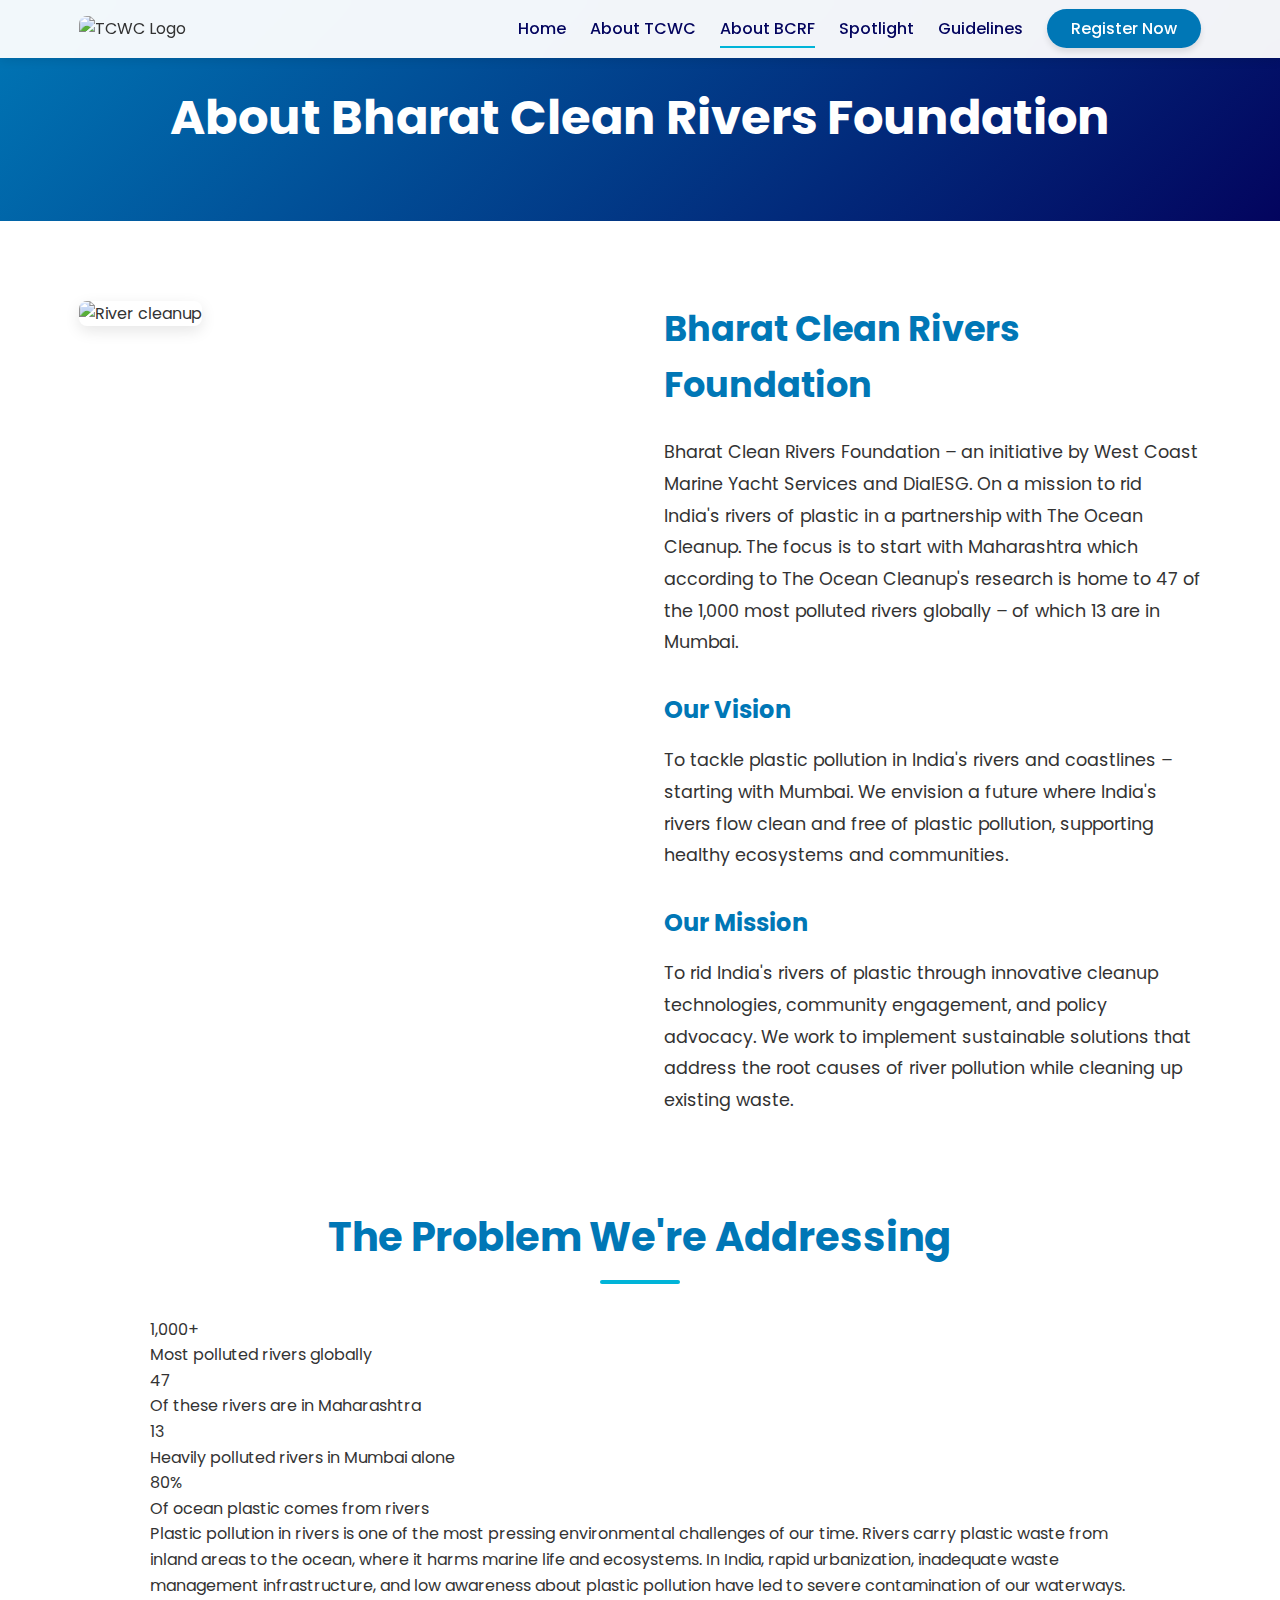
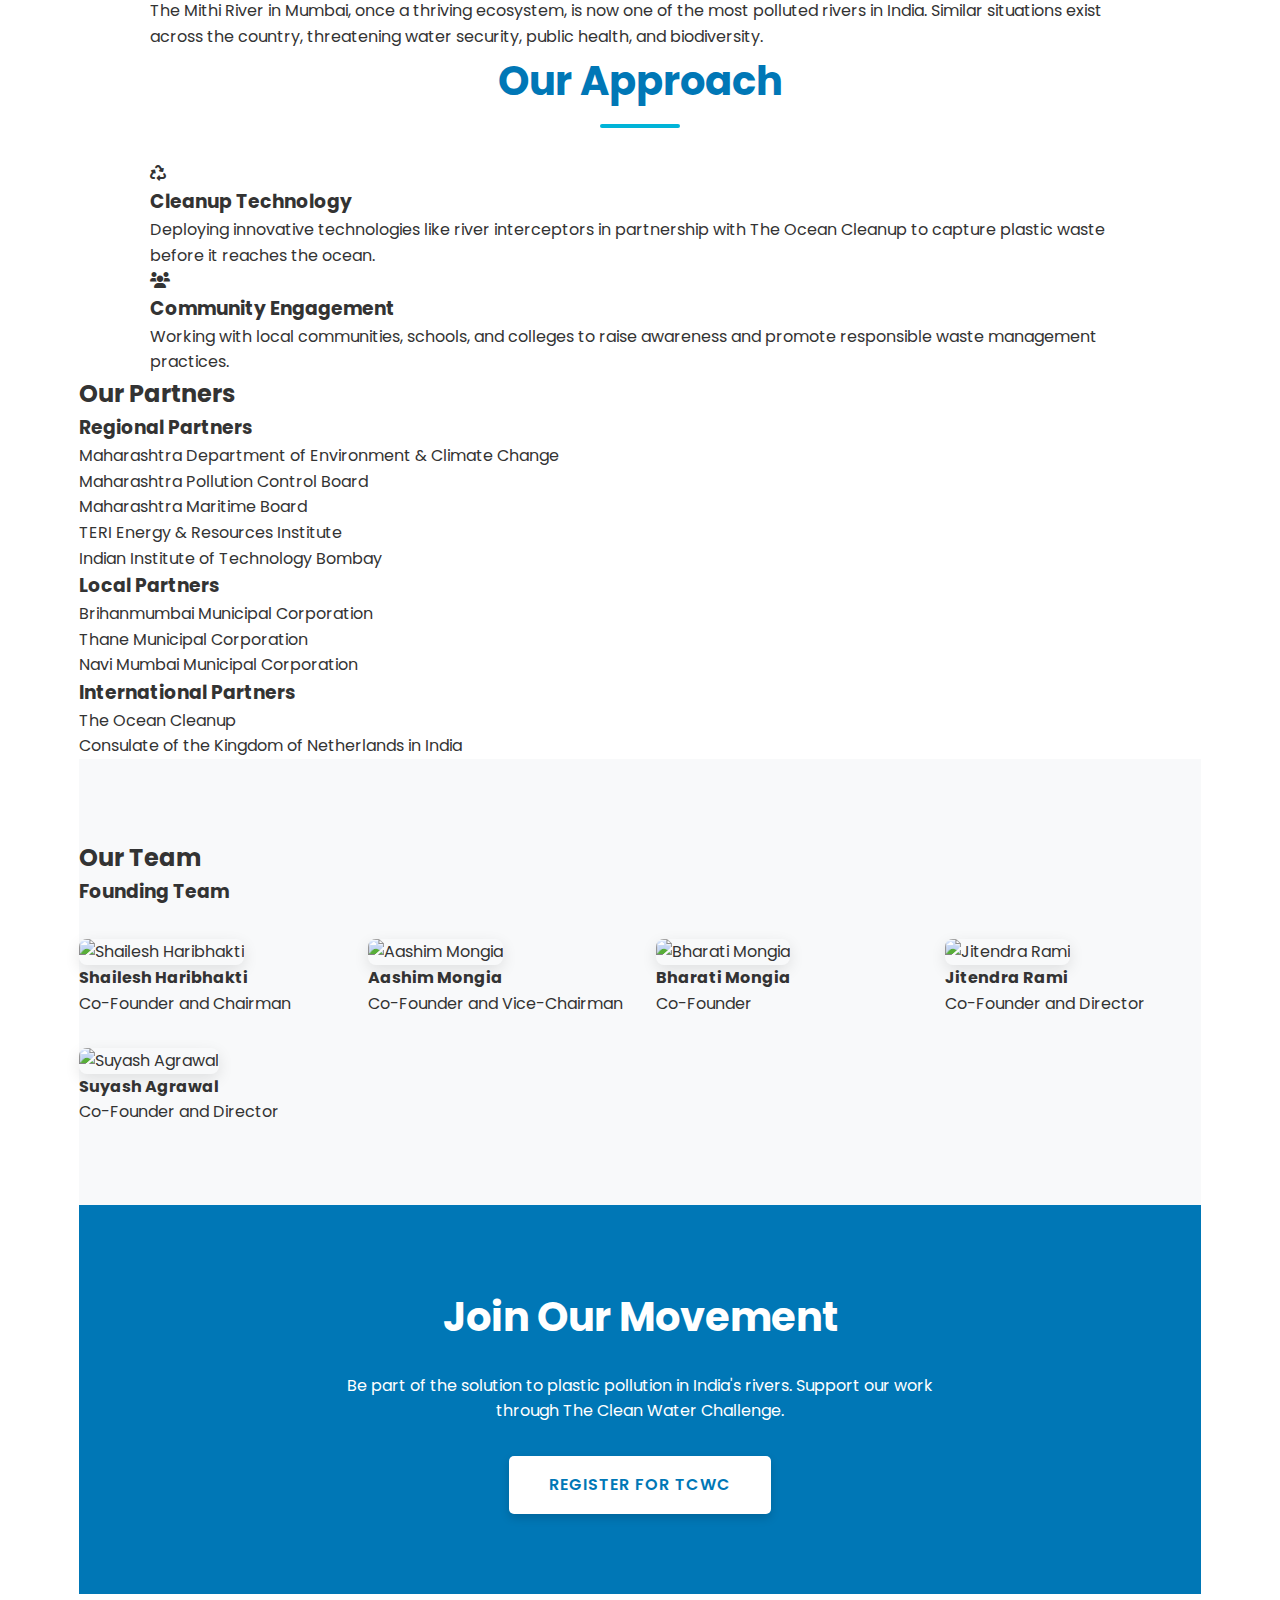
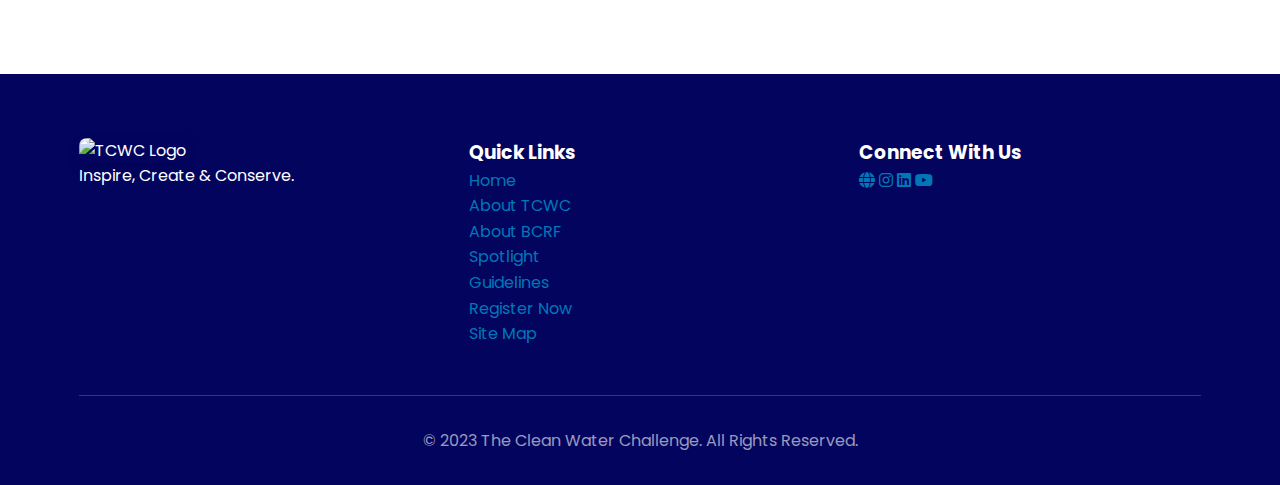
==== commit 7bdb69e2: "Changes done" ====
--- a/about-bcrf.html
+++ b/about-bcrf.html
@@ -3,7 +3,7 @@
 <head>
     <meta charset="UTF-8">
     <meta name="viewport" content="width=device-width, initial-scale=1.0">
-    <title>About BCRF - The Clean Waters Challenge</title>
+    <title>About BCRF - The Clean Water Challenge</title>
     <link rel="stylesheet" href="styles.css">
     <link rel="stylesheet" href="https://cdnjs.cloudflare.com/ajax/libs/font-awesome/6.0.0-beta3/css/all.min.css">
     <link href="https://fonts.googleapis.com/css2?family=Montserrat:wght@300;400;500;600;700&family=Poppins:wght@300;400;500;600;700&display=swap" rel="stylesheet">
@@ -170,7 +170,7 @@
             
             <div class="cta-section">
                 <h2>Join Our Movement</h2>
-                <p>Be part of the solution to plastic pollution in India's rivers. Support our work through The Clean Waters Challenge.</p>
+                <p>Be part of the solution to plastic pollution in India's rivers. Support our work through The Clean Water Challenge.</p>
                 <a href="register.html" class="cta-button">Register for TCWC</a>
             </div>
         </div>
@@ -207,7 +207,7 @@
                 </div>
             </div>
             <div class="footer-bottom">
-                <p>&copy; 2023 The Clean Waters Challenge. All Rights Reserved.</p>
+                <p>&copy; 2023 The Clean Water Challenge. All Rights Reserved.</p>
             </div>
         </div>
     </footer>
--- a/styles.css
+++ b/styles.css
@@ -290,7 +290,9 @@
 .about-section {
     padding: 5rem 0;
     background-color: #ffffff;
-    color: #333333;
+    display: block !important;
+    position: relative;
+    z-index: 1;
 }
 
 .about-content {
@@ -300,12 +302,22 @@
     margin-top: 2rem;
 }
 
-.about-content.reverse {
-    flex-direction: row-reverse;
-}
-
-.about-text, .about-image {
+.about-text {
     flex: 1;
+    opacity: 1 !important;
+    visibility: visible !important;
+}
+
+.about-image {
+    flex: 1;
+    opacity: 1 !important;
+    visibility: visible !important;
+}
+
+.about-image img {
+    width: 100%;
+    border-radius: 10px;
+    box-shadow: 0 4px 15px rgba(0, 0, 0, 0.1);
 }
 
 .about-text h3 {
@@ -326,13 +338,6 @@
     opacity: 1 !important;
     animation: none !important;
     visibility: visible !important;
-}
-
-.about-image img {
-    width: 100%;
-    height: auto;
-    border-radius: 10px;
-    box-shadow: 0 10px 30px rgba(0, 0, 0, 0.1);
 }
 
 .read-more {
@@ -560,35 +565,30 @@
 
 /* Spotlight Hero Section */
 .spotlight-hero {
-    padding: 5rem 0;
+    padding: 6rem 0 4rem;
     background-color: var(--light-color);
 }
 
-.spotlight-hero .container {
-    display: flex;
-    align-items: center;
-    gap: 3rem;
-}
-
 .spotlight-hero-content {
-    flex: 1;
+    text-align: center;
 }
 
 .spotlight-hero-content h2 {
     font-size: 2.5rem;
     color: var(--primary-color);
-    margin-bottom: 1.5rem;
-}
-
-.highlight-text {
-    font-size: 1.2rem;
-    font-weight: 500;
     margin-bottom: 2rem;
-    line-height: 1.8;
 }
 
 .spotlight-hero-image {
-    flex: 1;
+    max-width: 600px;
+    margin: 0 auto;
+}
+
+.spotlight-hero-image img {
+    width: 100%;
+    height: auto;
+    border-radius: 10px;
+    box-shadow: 0 4px 15px rgba(0, 0, 0, 0.1);
 }
 
 /* Featured Projects */
@@ -646,145 +646,140 @@
     transform: translateX(5px);
 }
 
-/* Guidelines Content Section */
+/* Guidelines Section Styles */
 .guidelines-content-section {
     padding: 5rem 0;
+    background-color: #f8f9fa;
 }
 
 .guidelines-intro {
     text-align: center;
-    max-width: 800px;
-    margin: 0 auto 3rem;
-}
-
-.guidelines-download {
-    margin-top: 2rem;
-}
-
-.download-btn {
-    display: inline-block;
-    background-color: var(--primary-color);
-    color: var(--white-color);
-    padding: 0.8rem 2rem;
-    border-radius: 30px;
-    font-weight: 600;
-    box-shadow: 0 4px 10px rgba(0, 0, 0, 0.15);
-    transition: var(--transition);
-}
-
-.download-btn:hover {
-    background-color: var(--accent-color);
-    color: var(--white-color);
-    transform: translateY(-3px);
-    box-shadow: 0 8px 15px rgba(0, 0, 0, 0.2);
-}
-
-.download-btn i {
-    margin-left: 0.5rem;
+    margin-bottom: 4rem;
 }
 
 .guidelines-grid {
     display: grid;
-    grid-template-columns: repeat(auto-fit, minmax(250px, 1fr));
+    grid-template-columns: repeat(auto-fit, minmax(300px, 1fr));
     gap: 2rem;
     margin-bottom: 4rem;
 }
 
 .guideline-card {
-    background-color: var(--white-color);
+    background: white;
+    border-radius: 15px;
     padding: 2rem;
-    border-radius: 10px;
-    box-shadow: var(--box-shadow);
-    transition: var(--transition);
+    box-shadow: 0 4px 15px rgba(0, 0, 0, 0.1);
+    transition: transform 0.3s ease;
 }
 
 .guideline-card:hover {
-    transform: translateY(-10px);
-    box-shadow: 0 15px 30px rgba(0, 0, 0, 0.1);
-}
-
-.guideline-icon {
-    font-size: 2.5rem;
-    color: var(--accent-color);
+    transform: translateY(-5px);
+}
+
+.guideline-header {
+    display: flex;
+    align-items: center;
+    margin-bottom: 1.5rem;
+    color: var(--primary-color);
+}
+
+.guideline-header i {
+    font-size: 2rem;
+    margin-right: 1rem;
+}
+
+.guideline-list {
+    list-style: none;
+    padding: 0;
+}
+
+.guideline-list li {
     margin-bottom: 1rem;
-    text-align: center;
-}
-
-.guideline-card h3 {
-    color: var(--primary-color);
-    margin-bottom: 1rem;
-    text-align: center;
-}
-
-.guideline-card ul li {
-    padding: 0.5rem 0;
+    padding-left: 1.5rem;
     position: relative;
-    padding-left: 1.5rem;
-}
-
-.guideline-card ul li::before {
+    line-height: 1.6;
+}
+
+.guideline-list li::before {
     content: '•';
-    color: var(--accent-color);
     position: absolute;
     left: 0;
-    font-size: 1.2rem;
-}
-
-/* FAQ Section */
+    color: var(--accent-color);
+}
+
+/* FAQ Section Styles */
 .faq-section {
-    margin-bottom: 4rem;
-}
-
-.faq-accordion {
+    padding: 5rem 0;
     max-width: 800px;
     margin: 0 auto;
 }
 
+.faq-section h2 {
+    text-align: center;
+    margin-bottom: 3rem;
+}
+
+.faq-grid {
+    display: flex;
+    flex-direction: column;
+    gap: 1rem;
+}
+
 .faq-item {
-    background-color: var(--white-color);
+    background: white;
     border-radius: 10px;
-    margin-bottom: 1rem;
-    box-shadow: var(--box-shadow);
+    box-shadow: 0 2px 8px rgba(0, 0, 0, 0.1);
     overflow: hidden;
 }
 
 .faq-question {
     padding: 1.5rem;
+    cursor: pointer;
     display: flex;
     justify-content: space-between;
     align-items: center;
-    cursor: pointer;
-    transition: var(--transition);
+    background-color: white;
+    transition: background-color 0.3s ease;
 }
 
 .faq-question:hover {
-    background-color: var(--light-color);
+    background-color: #f8f9fa;
 }
 
 .faq-question h4 {
     margin: 0;
-    color: var(--primary-color);
-}
-
-.faq-question i {
-    color: var(--accent-color);
-    transition: var(--transition);
+    font-size: 1.1rem;
+    color: var(--primary-color);
 }
 
 .faq-answer {
+    padding: 0 1.5rem;
     max-height: 0;
     overflow: hidden;
-    transition: max-height 0.3s ease, padding 0.3s ease;
-    background-color: var(--light-color);
-}
-
-.faq-item.active .faq-question i {
-    transform: rotate(180deg);
-}
-
-.faq-item.active .faq-answer {
-    max-height: 200px;
+    transition: max-height 0.3s ease-out, padding 0.3s ease;
+}
+
+.faq-answer.active {
     padding: 1.5rem;
+    max-height: 500px;
+    border-top: 1px solid #eee;
+}
+
+.faq-answer p {
+    margin: 0;
+    line-height: 1.6;
+    color: #666;
+}
+
+@media screen and (max-width: 768px) {
+    .guidelines-grid {
+        grid-template-columns: 1fr;
+        padding: 0 1rem;
+    }
+    
+    .faq-section {
+        padding: 3rem 1rem;
+    }
 }
 
 /* Contact Section */
@@ -815,750 +810,6 @@
     font-size: 1.2rem;
 }
 
-/* Register Section */
-.register-section {
-    padding: 6rem 0;
-    background: linear-gradient(135deg, var(--primary-color) 0%, var(--dark-color) 100%);
-    color: white;
-    text-align: center;
-}
-
-.register-section .section-title {
-    color: white;
-}
-
-.register-section .section-title::after {
-    background-color: white;
-}
-
-.register-content {
-    max-width: 700px;
-    margin: 0 auto;
-}
-
-.register-content p {
-    font-size: 1.2rem;
-    margin-bottom: 2.5rem;
-    line-height: 1.8;
-}
-
-.register-section .cta-button {
-    background-color: white;
-    color: var(--primary-color);
-    font-size: 1.2rem;
-    padding: 1rem 3rem;
-    border-radius: 50px;
-    font-weight: 600;
-    box-shadow: 0 10px 20px rgba(0, 0, 0, 0.1);
-    transition: transform 0.3s ease, box-shadow 0.3s ease;
-}
-
-.register-section .cta-button:hover {
-    transform: translateY(-5px);
-    box-shadow: 0 15px 30px rgba(0, 0, 0, 0.2);
-}
-
-.deadline-note {
-    margin-top: 2rem;
-    font-size: 1rem !important;
-    opacity: 0.8;
-}
-
-/* Footer */
-footer {
-    background-color: var(--dark-color);
-    color: var(--white-color);
-    padding: 4rem 0 1rem;
-}
-
-.footer-content {
-    display: grid;
-    grid-template-columns: repeat(auto-fit, minmax(200px, 1fr));
-    gap: 3rem;
-    margin-bottom: 3rem;
-}
-
-.footer-logo img {
-    height: 60px;
-    margin-bottom: 1rem;
-    box-shadow: none;
-}
-
-.footer-logo img:hover {
-    transform: none;
-}
-
-.footer-links h3,
-.footer-social h3 {
-    margin-bottom: 1.5rem;
-    position: relative;
-    padding-bottom: 0.5rem;
-    display: inline-block;
-}
-
-.footer-links h3::after,
-.footer-social h3::after {
-    content: '';
-    position: absolute;
-    bottom: 0;
-    left: 0;
-    width: 50px;
-    height: 2px;
-    background-color: var(--accent-color);
-}
-
-.footer-links ul li {
-    margin-bottom: 0.5rem;
-}
-
-.footer-links ul li a {
-    color: var(--light-color);
-}
-
-.footer-links ul li a:hover {
-    color: var(--white-color);
-    padding-left: 5px;
-}
-
-.social-icons {
-    display: flex;
-    gap: 1rem;
-}
-
-.social-icons a {
-    display: flex;
-    align-items: center;
-    justify-content: center;
-    width: 40px;
-    height: 40px;
-    background-color: rgba(255, 255, 255, 0.1);
-    border-radius: 50%;
-    color: var(--white-color);
-    transition: var(--transition);
-}
-
-.social-icons a:hover {
-    background-color: var(--accent-color);
-    transform: translateY(-5px);
-}
-
-.footer-bottom {
-    text-align: center;
-    padding-top: 2rem;
-    border-top: 1px solid rgba(255, 255, 255, 0.1);
-}
-
-/* Animations */
-@keyframes fadeIn {
-    0% { opacity: 0; }
-    100% { opacity: 1; }
-}
-
-@keyframes fadeInUp {
-    0% { opacity: 0; transform: translateY(20px); }
-    100% { opacity: 1; transform: translateY(0); }
-}
-
-/* Ensure animations complete and stay visible */
-.fadeIn, .fadeInUp {
-    animation-fill-mode: forwards !important;
-}
-
-/* Fix for any JavaScript-based animations */
-body {
-    overflow-x: hidden;
-}
-
-/* Ensure high contrast for all text */
-.about-section,
-.about-detail-section,
-.team-section,
-.sponsors-section,
-.register-section {
-    color: #333333;
-    background-color: #ffffff;
-}
-
-/* Media Queries */
-@media screen and (max-width: 992px) {
-    .hero h1 {
-        font-size: 2.8rem;
-    }
-    
-    .hero h2 {
-        font-size: 1.8rem;
-    }
-    
-    .about-content,
-    .about-detail-content,
-    .spotlight-hero .container {
-        flex-direction: column;
-    }
-    
-    .about-image,
-    .about-detail-image,
-    .spotlight-hero-image {
-        order: -1;
-        margin-bottom: 2rem;
-    }
-    
-    .timeline::before {
-        left: 30px;
-    }
-    
-    .timeline-dot {
-        left: 30px;
-    }
-    
-    .timeline-content {
-        width: calc(100% - 60px);
-        left: 60px !important;
-    }
-}
-
-@media screen and (max-width: 768px) {
-    header {
-        padding: 0.5rem 0;
-    }
-
-    .nav-links {
-        position: fixed;
-        top: 70px; /* Match header height */
-        right: -100%;
-        width: 100%;
-        height: 100vh;
-        background: #ffffff;
-        flex-direction: column;
-        padding: 2rem 0;
-        transition: 0.3s ease;
-        z-index: 999;
-    }
-
-    .nav-links.active {
-        right: 0;
-    }
-
-    .nav-links li {
-        margin: 1.2rem 0;
-        width: 100%;
-        text-align: center;
-    }
-
-    .nav-links .register-btn {
-        margin-top: 1rem;
-        display: inline-block;
-        width: auto;
-    }
-
-    .hamburger {
-        display: block;
-        z-index: 1000;
-    }
-
-    /* Hero Section Mobile Styles */
-    .hero {
-        padding: 8rem 0 4rem;
-        text-align: center;
-        min-height: 100vh;
-        display: flex;
-        align-items: center;
-    }
-
-    .hero .container {
-        flex-direction: column;
-        gap: 2rem;
-        padding: 0 1.5rem;
-    }
-
-    .hero-content {
-        padding-right: 0;
-    }
-
-    .hero h1 {
-        font-size: 2.5rem;
-        line-height: 1.3;
-        margin-bottom: 1rem;
-    }
-
-    .hero h2 {
-        font-size: 1.5rem;
-        margin-bottom: 1rem;
-    }
-
-    .hero p {
-        font-size: 1.1rem;
-        margin-bottom: 2rem;
-        padding: 0 1rem;
-    }
-
-    .hero-image {
-        width: 100%;
-        max-width: 300px;
-        margin: 0 auto;
-    }
-
-    .hero-image img {
-        width: 100%;
-        height: auto;
-        border-radius: 10px;
-    }
-
-    .cta-button {
-        display: inline-block;
-        padding: 1rem 2rem;
-        width: 80%;
-        max-width: 300px;
-        text-align: center;
-        margin: 0 auto;
-    }
-
-    /* Fix container padding */
-    .container {
-        padding: 0 1rem;
-    }
-
-    /* Adjust page banner */
-    .page-banner {
-        padding: 6rem 1rem 2rem;
-    }
-
-    .page-banner h1 {
-        font-size: 1.8rem;
-    }
-
-    /* Fix spotlight section */
-    .spotlight-hero {
-        flex-direction: column;
-        padding: 2rem 0;
-    }
-
-    .spotlight-hero-content,
-    .spotlight-hero-image {
-        width: 100%;
-        padding: 1rem;
-    }
-
-    .spotlight-grid {
-        grid-template-columns: 1fr;
-        gap: 1.5rem;
-        padding: 1rem;
-    }
-}
-
-@media screen and (max-width: 576px) {
-    .hero {
-        padding: 7rem 0 4rem;
-    }
-    
-    .hero h1 {
-        font-size: 2.2rem;
-    }
-    
-    .hero h2 {
-        font-size: 1.5rem;
-    }
-    
-    .page-banner h1 {
-        font-size: 2.2rem;
-    }
-    
-    .guidelines-grid,
-    .impact-grid,
-    .categories-grid,
-    .projects-grid {
-        grid-template-columns: 1fr;
-    }
-    
-    .footer-content {
-        grid-template-columns: 1fr;
-        text-align: center;
-    }
-    
-    .footer-links h3::after,
-    .footer-social h3::after {
-        left: 50%;
-        transform: translateX(-50%);
-    }
-    
-    .social-icons {
-        justify-content: center;
-    }
-
-    .hero-content {
-        text-align: center;
-        padding: 2rem 0;
-    }
-
-    .hero-buttons {
-        flex-direction: column;
-        gap: 1rem;
-    }
-
-    .cta-button {
-        width: 100%;
-        text-align: center;
-    }
-}
-
-/* Additional CSS fixes for visibility and enhancements */
-
-/* Enhanced Sponsors Carousel */
-.sponsors-section {
-    padding: 5rem 0;
-    background-color: #f8f9fa;
-}
-
-.sponsors-carousel {
-    display: flex;
-    justify-content: center;
-    flex-wrap: wrap;
-    gap: 2rem;
-    padding: 2rem 0;
-}
-
-.sponsor {
-    width: 180px;
-    height: 100px;
-    display: flex;
-    align-items: center;
-    justify-content: center;
-    padding: 1rem;
-    background-color: white;
-    border-radius: 10px;
-    box-shadow: 0 5px 15px rgba(0, 0, 0, 0.05);
-    transition: transform 0.3s ease;
-}
-
-.sponsor:hover {
-    transform: translateY(-5px);
-}
-
-/* Team and Advisory Section Improvements */
-.team-section {
-    padding: 5rem 0;
-    background-color: #f8f9fa;
-}
-
-.team-grid {
-    display: grid;
-    grid-template-columns: repeat(auto-fill, minmax(250px, 1fr));
-    gap: 2.5rem;
-    margin-top: 3rem;
-}
-
-.team-member {
-    background-color: white;
-    border-radius: 12px;
-    overflow: hidden;
-    box-shadow: 0 10px 20px rgba(0, 0, 0, 0.05);
-    transition: transform 0.3s ease, box-shadow 0.3s ease;
-    text-align: center;
-}
-
-.team-member:hover {
-    transform: translateY(-10px);
-    box-shadow: 0 15px 30px rgba(0, 0, 0, 0.1);
-}
-
-.team-member img {
-    width: 100%;
-    height: 250px;
-    object-fit: cover;
-}
-
-.team-info {
-    padding: 1.5rem;
-}
-
-.team-member h3 {
-    color: var(--primary-color);
-    margin-bottom: 0.5rem;
-    font-size: 1.3rem;
-}
-
-.team-member p {
-    color: #666;
-    font-size: 0.95rem;
-    margin-bottom: 1rem;
-}
-
-.team-social {
-    display: flex;
-    justify-content: center;
-    gap: 1rem;
-    margin-top: 1rem;
-}
-
-.team-social a {
-    color: var(--primary-color);
-    font-size: 1.2rem;
-    transition: color 0.3s ease;
-}
-
-.team-social a:hover {
-    color: var(--accent-color);
-}
-
-/* Remove all fade animations */
-[class*="fade"] {
-    opacity: 1 !important;
-    visibility: visible !important;
-    animation: none !important;
-    transform: none !important;
-}
-
-/* Ensure text visibility */
-.about-text p, 
-.about-text h3, 
-.section-title, 
-.hero-content p,
-.hero-content h1,
-.hero-content h2 {
-    opacity: 1 !important;
-    visibility: visible !important;
-    animation: none !important;
-    transform: none !important;
-    transition: none !important;
-}
-
-/* Override any existing animations */
-* {
-    animation-duration: 0s !important;
-    transition-duration: 0s !important;
-}
-
-/* About BCRF Page Specific Styles */
-.about-bcrf-section {
-    padding: 5rem 0;
-    background-color: #ffffff;
-}
-
-.stats-grid {
-    display: grid;
-    grid-template-columns: repeat(4, 1fr);
-    gap: 2rem;
-    margin: 4rem 0;
-}
-
-.stat-card {
-    background: #f8f9fa;
-    padding: 2rem;
-    border-radius: 10px;
-    text-align: center;
-    box-shadow: 0 5px 15px rgba(0, 0, 0, 0.05);
-    transition: transform 0.3s ease;
-}
-
-.stat-card:hover {
-    transform: translateY(-5px);
-}
-
-.stat-number {
-    font-size: 3rem;
-    font-weight: 700;
-    color: var(--primary-color);
-    margin-bottom: 1rem;
-}
-
-.stat-label {
-    color: #555;
-    font-size: 1.1rem;
-    line-height: 1.5;
-}
-
-.problem-description {
-    margin: 3rem 0;
-    padding: 2rem;
-    background: #f8f9fa;
-    border-radius: 10px;
-    box-shadow: 0 5px 15px rgba(0, 0, 0, 0.05);
-}
-
-.problem-description p {
-    color: #333;
-    font-size: 1.1rem;
-    line-height: 1.8;
-    margin-bottom: 1.5rem;
-}
-
-.approach-section {
-    margin-top: 4rem;
-}
-
-.approach-card {
-    background: #ffffff;
-    padding: 2rem;
-    border-radius: 10px;
-    margin-bottom: 2rem;
-    box-shadow: 0 5px 15px rgba(0, 0, 0, 0.05);
-}
-
-.approach-card i {
-    font-size: 2.5rem;
-    color: var(--primary-color);
-    margin-bottom: 1rem;
-}
-
-.approach-card h3 {
-    color: #333;
-    font-size: 1.5rem;
-    margin-bottom: 1rem;
-}
-
-.approach-card p {
-    color: #555;
-    font-size: 1.1rem;
-    line-height: 1.6;
-}
-
-/* Responsive Design */
-@media screen and (max-width: 992px) {
-    .stats-grid {
-        grid-template-columns: repeat(2, 1fr);
-    }
-}
-
-@media screen and (max-width: 576px) {
-    .stats-grid {
-        grid-template-columns: 1fr;
-    }
-    
-    .stat-number {
-        font-size: 2.5rem;
-    }
-}
-
-/* Spotlight Page Styles */
-.spotlight-section {
-    padding: 5rem 0;
-    background-color: #ffffff;
-}
-
-.spotlight-grid {
-    display: grid;
-    grid-template-columns: repeat(3, 1fr);
-    gap: 2.5rem;
-    margin-top: 3rem;
-}
-
-.spotlight-card {
-    background: #f8f9fa;
-    border-radius: 12px;
-    overflow: hidden;
-    box-shadow: 0 5px 15px rgba(0, 0, 0, 0.05);
-    transition: transform 0.3s ease;
-}
-
-.spotlight-card:hover {
-    transform: translateY(-10px);
-}
-
-.spotlight-image {
-    width: 100%;
-    height: 250px;
-    overflow: hidden;
-}
-
-.spotlight-image img {
-    width: 100%;
-    height: 100%;
-    object-fit: cover;
-}
-
-.spotlight-content {
-    padding: 2rem;
-}
-
-.spotlight-content h3 {
-    color: var(--primary-color);
-    font-size: 1.5rem;
-    margin-bottom: 1rem;
-}
-
-.spotlight-content p {
-    color: #555;
-    font-size: 1.1rem;
-    line-height: 1.6;
-    margin-bottom: 1.5rem;
-}
-
-/* Register Page Styles */
-.register-section {
-    padding: 5rem 0;
-    background-color: #f8f9fa;
-}
-
-.register-container {
-    max-width: 800px;
-    margin: 0 auto;
-    background: #ffffff;
-    padding: 3rem;
-    border-radius: 12px;
-    box-shadow: 0 5px 20px rgba(0, 0, 0, 0.05);
-}
-
-.form-group {
-    margin-bottom: 2rem;
-}
-
-.form-group label {
-    display: block;
-    color: #333;
-    font-size: 1.1rem;
-    margin-bottom: 0.8rem;
-    font-weight: 500;
-}
-
-.form-group input,
-.form-group select,
-.form-group textarea {
-    width: 100%;
-    padding: 1rem;
-    border: 1px solid #ddd;
-    border-radius: 6px;
-    font-size: 1rem;
-    transition: border-color 0.3s ease;
-}
-
-.form-group input:focus,
-.form-group select:focus,
-.form-group textarea:focus {
-    border-color: var(--primary-color);
-    outline: none;
-}
-
-.submit-btn {
-    background: var(--primary-color);
-    color: white;
-    padding: 1rem 2rem;
-    border: none;
-    border-radius: 6px;
-    font-size: 1.1rem;
-    cursor: pointer;
-    transition: background-color 0.3s ease;
-}
-
-.submit-btn:hover {
-    background-color: var(--accent-color);
-}
-
-/* Responsive Design */
-@media screen and (max-width: 992px) {
-    .spotlight-grid {
-        grid-template-columns: repeat(2, 1fr);
-    }
-}
-
-@media screen and (max-width: 768px) {
-    .spotlight-grid {
-        grid-template-columns: 1fr;
-    }
-    
-    .register-container {
-        padding: 2rem;
-    }
-}
-
 /* Additional Mobile Fixes */
 @media screen and (max-width: 480px) {
     .logo img {
@@ -1727,4 +978,439 @@
     .bcrf-image-container {
         max-width: 250px;
     }
+}
+
+.advisory-board {
+    padding: 5rem 0;
+    background-color: #f8f9fa;
+}
+
+.board-members {
+    display: grid;
+    grid-template-columns: repeat(4, 1fr);
+    gap: 2.5rem;
+    margin-top: 3rem;
+    padding: 0 2rem;
+}
+
+.member-card {
+    background: white;
+    border-radius: 12px;
+    overflow: hidden;
+    box-shadow: 0 4px 15px rgba(0, 0, 0, 0.08);
+    transition: transform 0.3s ease, box-shadow 0.3s ease;
+    text-align: center;
+    height: 100%;
+    display: flex;
+    flex-direction: column;
+}
+
+.member-card:hover {
+    transform: translateY(-5px);
+    box-shadow: 0 8px 25px rgba(0, 0, 0, 0.15);
+}
+
+.member-card img {
+    width: 100%;
+    aspect-ratio: 1;
+    object-fit: cover;
+    object-position: center top;
+}
+
+.member-card h3 {
+    margin: 1.5rem 1rem 0.5rem;
+    color: var(--primary-color);
+    font-size: 1.25rem;
+    font-weight: 600;
+}
+
+.member-card p {
+    color: #666;
+    margin: 0 1rem 1.5rem;
+    font-size: 1rem;
+    font-weight: 400;
+}
+
+@media screen and (max-width: 1200px) {
+    .board-members {
+        grid-template-columns: repeat(3, 1fr);
+    }
+}
+
+@media screen and (max-width: 992px) {
+    .board-members {
+        grid-template-columns: repeat(2, 1fr);
+        gap: 2rem;
+    }
+}
+
+@media screen and (max-width: 576px) {
+    .board-members {
+        grid-template-columns: 1fr;
+        padding: 0 1rem;
+    }
+
+    .member-card h3 {
+        font-size: 1.2rem;
+    }
+}
+
+/* BCRF Section Fixes */
+.bcrf-section {
+    padding: 5rem 0;
+    background-color: #f8f9fa;
+    opacity: 1 !important;
+    visibility: visible !important;
+    animation: none !important;
+}
+
+.bcrf-section .container,
+.bcrf-section h2,
+.bcrf-section p,
+.bcrf-section .content,
+.bcrf-section .image-container {
+    opacity: 1 !important;
+    visibility: visible !important;
+    animation: none !important;
+    transform: none !important;
+}
+
+/* Restore other section styles */
+.team-section,
+.cta-section,
+.sponsors-section,
+.footer-content,
+.page-banner {
+    opacity: 1 !important;
+    visibility: visible !important;
+    display: block;
+}
+
+/* Team Section */
+.team-section {
+    padding: 5rem 0;
+    background-color: #f8f9fa;
+}
+
+.team-grid {
+    display: grid;
+    grid-template-columns: repeat(auto-fit, minmax(250px, 1fr));
+    gap: 2rem;
+    margin-top: 2rem;
+}
+
+/* CTA Section */
+.cta-section {
+    text-align: center;
+    padding: 5rem 0;
+    background-color: var(--primary-color);
+    color: white;
+}
+
+.cta-section h2 {
+    font-size: 2.5rem;
+    margin-bottom: 1.5rem;
+}
+
+.cta-section p {
+    max-width: 600px;
+    margin: 0 auto 2rem;
+}
+
+.cta-button {
+    display: inline-block;
+    padding: 1rem 2.5rem;
+    background-color: white;
+    color: var(--primary-color);
+    border-radius: 5px;
+    font-weight: 600;
+    transition: var(--transition);
+}
+
+.cta-button:hover {
+    background-color: var(--light-color);
+    transform: translateY(-3px);
+}
+
+/* Responsive Styles */
+@media screen and (max-width: 768px) {
+    .about-content {
+        flex-direction: column;
+    }
+    
+    .about-image {
+        order: -1;
+    }
+}
+
+/* Register Section */
+.register-section {
+    text-align: center;
+    padding: 8rem 0;
+    background-color: var(--white-color);
+    position: relative;
+    overflow: hidden;
+}
+
+.register-section::before {
+    content: '';
+    position: absolute;
+    top: 0;
+    left: 0;
+    right: 0;
+    height: 3px;
+    background: linear-gradient(90deg, var(--primary-color), var(--accent-color));
+}
+
+.register-section h2 {
+    color: var(--primary-color);
+    font-size: 3.5rem;
+    margin-bottom: 2rem;
+    font-weight: 700;
+    position: relative;
+    display: inline-block;
+}
+
+.register-section h2::after {
+    content: '';
+    position: absolute;
+    bottom: -10px;
+    left: 50%;
+    transform: translateX(-50%);
+    width: 80px;
+    height: 4px;
+    background-color: var(--accent-color);
+    border-radius: 2px;
+}
+
+.register-section p {
+    font-size: 1.3rem;
+    max-width: 900px;
+    margin: 0 auto 3rem;
+    line-height: 1.8;
+    color: #555;
+}
+
+.register-button {
+    display: inline-block;
+    padding: 1.2rem 3rem;
+    background-color: var(--primary-color);
+    color: white;
+    border-radius: 50px;
+    font-weight: 600;
+    font-size: 1.2rem;
+    text-transform: uppercase;
+    letter-spacing: 1px;
+    transition: all 0.3s ease;
+    box-shadow: 0 4px 15px rgba(0, 0, 0, 0.1);
+    margin-top: 2rem;
+}
+
+.register-button:hover {
+    background-color: var(--accent-color);
+    transform: translateY(-3px);
+    box-shadow: 0 6px 20px rgba(0, 0, 0, 0.15);
+}
+
+.registration-deadline {
+    margin-top: 2rem;
+    font-size: 1.1rem;
+    color: #666;
+    font-weight: 500;
+}
+
+/* Responsive Styles */
+@media screen and (max-width: 768px) {
+    .register-section {
+        padding: 6rem 1.5rem;
+    }
+
+    .register-section h2 {
+        font-size: 2.8rem;
+    }
+
+    .register-section p {
+        font-size: 1.1rem;
+        padding: 0 1rem;
+    }
+
+    .register-button {
+        padding: 1rem 2.5rem;
+        font-size: 1.1rem;
+    }
+}
+
+@media screen and (max-width: 480px) {
+    .register-section h2 {
+        font-size: 2.2rem;
+    }
+
+    .register-section p {
+        font-size: 1rem;
+    }
+
+    .register-button {
+        padding: 0.9rem 2rem;
+        font-size: 1rem;
+    }
+}
+
+/* Supported By Section */
+.sponsors-section {
+    padding: 5rem 0;
+    background-color: var(--white-color);
+    opacity: 1 !important;
+    visibility: visible !important;
+}
+
+.sponsors-carousel {
+    display: flex;
+    justify-content: center;
+    align-items: center;
+    gap: 3rem;
+    margin-top: 3rem;
+    flex-wrap: wrap;
+}
+
+.sponsor {
+    width: 200px;
+    height: 150px;
+    display: flex;
+    align-items: center;
+    justify-content: center;
+    padding: 1rem;
+    background: white;
+    border-radius: 10px;
+    box-shadow: var(--box-shadow);
+    transition: var(--transition);
+}
+
+.sponsor:hover {
+    transform: translateY(-5px);
+    box-shadow: 0 8px 20px rgba(0, 0, 0, 0.15);
+}
+
+.sponsor img {
+    max-width: 100%;
+    max-height: 100%;
+    object-fit: contain;
+    filter: grayscale(100%);
+    transition: filter 0.3s ease;
+}
+
+.sponsor:hover img {
+    filter: grayscale(0%);
+}
+
+/* Footer Styles */
+footer {
+    background-color: var(--dark-color);
+    color: var(--white-color);
+    padding: 4rem 0 2rem;
+}
+
+.footer-content {
+    display: grid;
+    grid-template-columns: repeat(auto-fit, minmax(250px, 1fr));
+    gap: 3rem;
+    margin-bottom: 3rem;
+}
+
+.footer-section h3 {
+    color: var(--accent-color);
+    margin-bottom: 1.5rem;
+    font-size: 1.3rem;
+}
+
+.footer-section p,
+.footer-section a {
+    color: #ffffff99;
+    margin-bottom: 0.8rem;
+    transition: var(--transition);
+}
+
+.footer-section a:hover {
+    color: var(--accent-color);
+}
+
+.social-links {
+    display: flex;
+    gap: 1rem;
+    margin-top: 1rem;
+}
+
+.social-links a {
+    color: var(--white-color);
+    font-size: 1.5rem;
+    transition: var(--transition);
+}
+
+.social-links a:hover {
+    color: var(--accent-color);
+    transform: translateY(-3px);
+}
+
+.footer-bottom {
+    text-align: center;
+    padding-top: 2rem;
+    border-top: 1px solid #ffffff33;
+    color: #ffffff99;
+}
+
+/* Responsive Adjustments */
+@media screen and (max-width: 768px) {
+    .sponsor {
+        width: 150px;
+        height: 120px;
+    }
+    
+    .footer-content {
+        grid-template-columns: 1fr;
+        text-align: center;
+    }
+    
+    .social-links {
+        justify-content: center;
+    }
+}
+
+.sub-section-title {
+    color: var(--primary-color);
+    font-size: 2rem;
+    margin: 3rem 0 2rem;
+    text-align: left;
+}
+
+.founders-grid {
+    grid-template-columns: repeat(4, 1fr);
+}
+
+.advisory-grid {
+    grid-template-columns: repeat(5, 1fr);
+}
+
+.patrons-grid {
+    grid-template-columns: repeat(2, 1fr);
+    max-width: 800px;
+    margin: 0 auto;
+}
+
+@media screen and (max-width: 1200px) {
+    .founders-grid {
+        grid-template-columns: repeat(2, 1fr);
+    }
+    
+    .advisory-grid {
+        grid-template-columns: repeat(3, 1fr);
+    }
+}
+
+@media screen and (max-width: 768px) {
+    .advisory-grid {
+        grid-template-columns: repeat(2, 1fr);
+    }
+    
+    .patrons-grid {
+        grid-template-columns: 1fr;
+    }
 }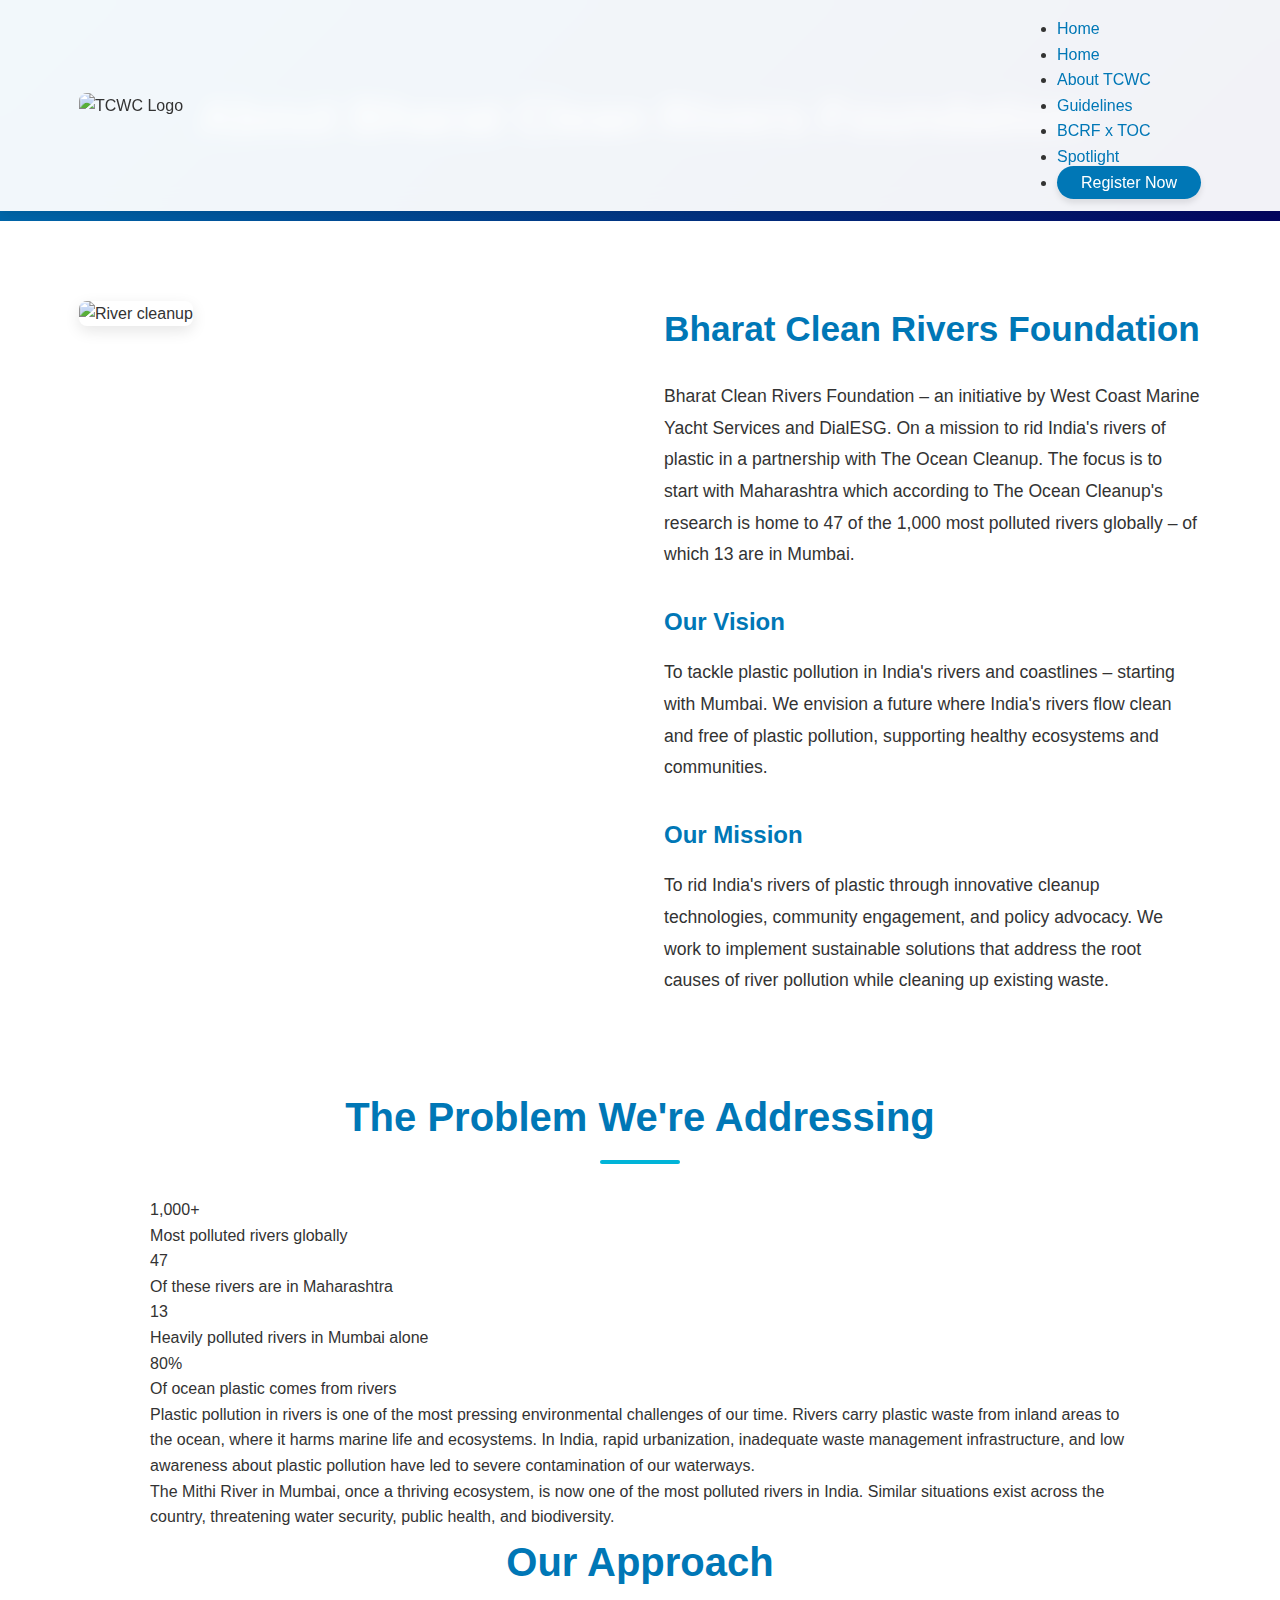
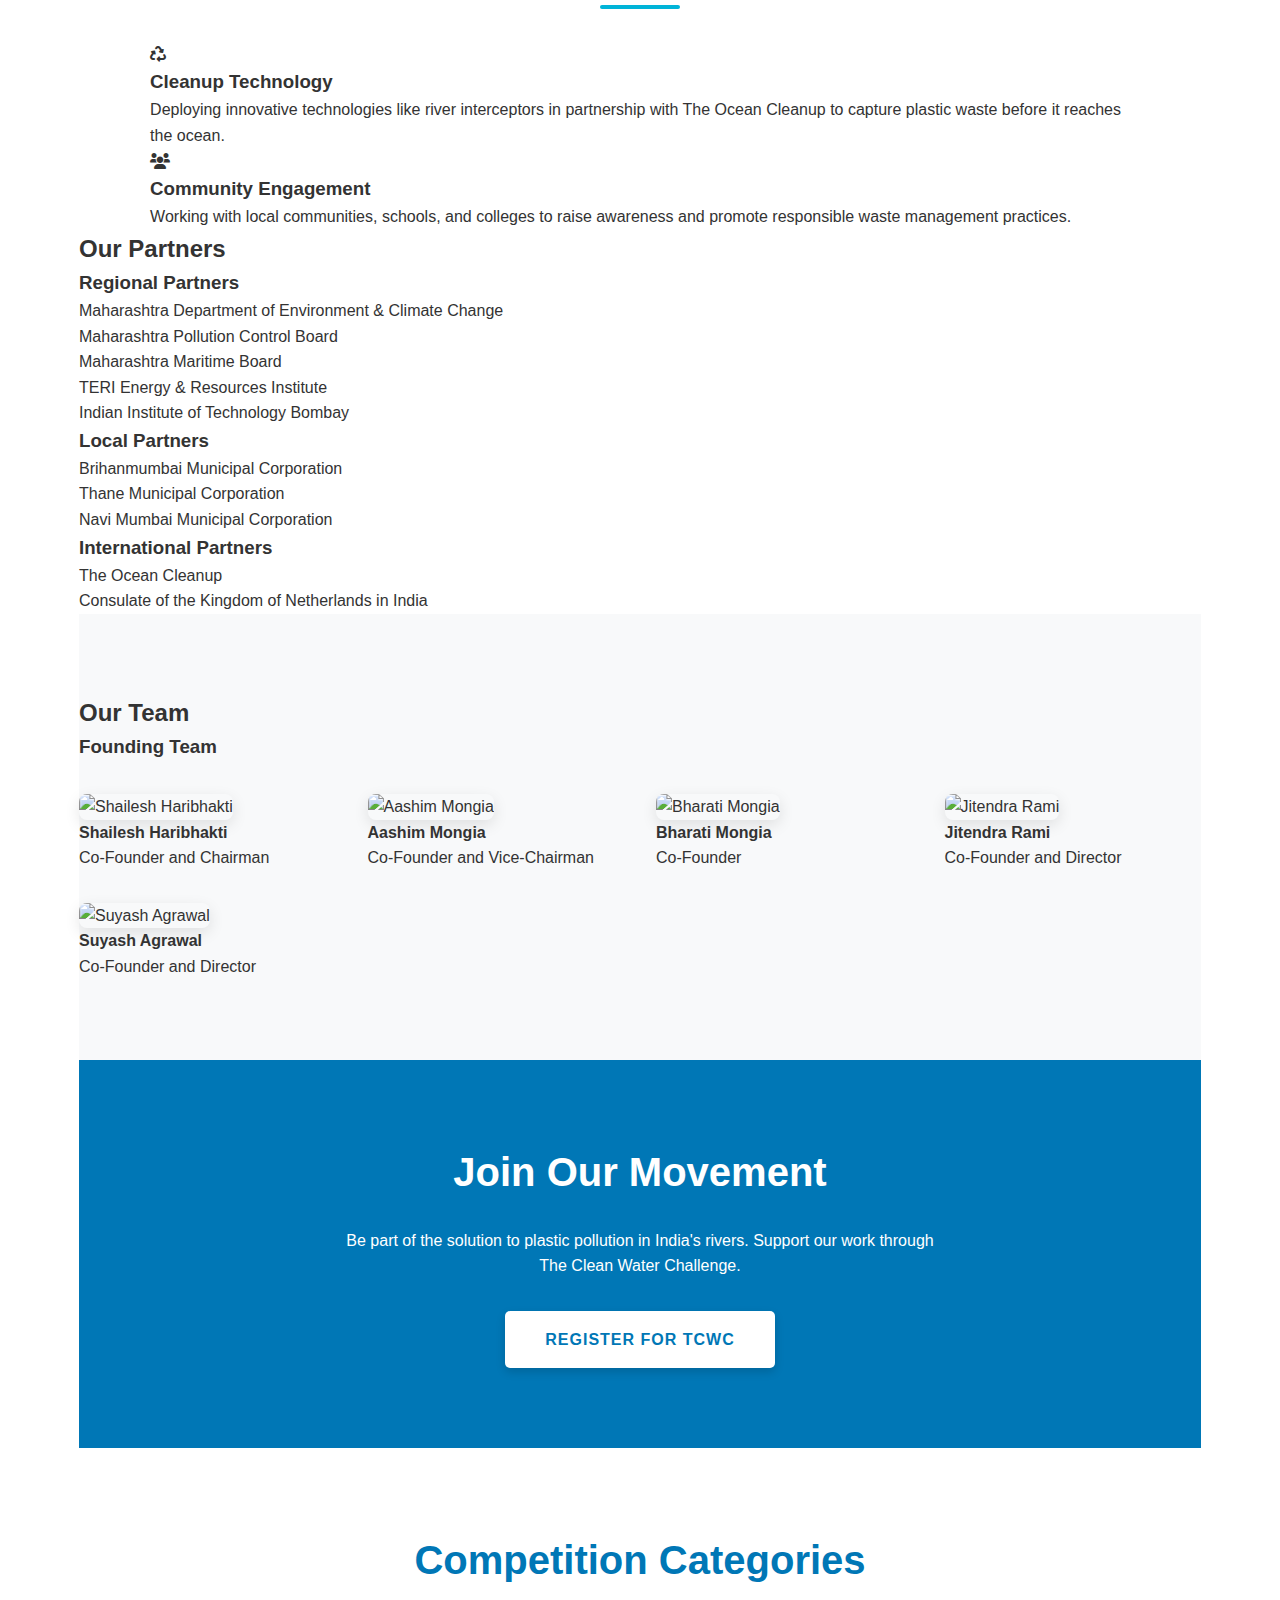
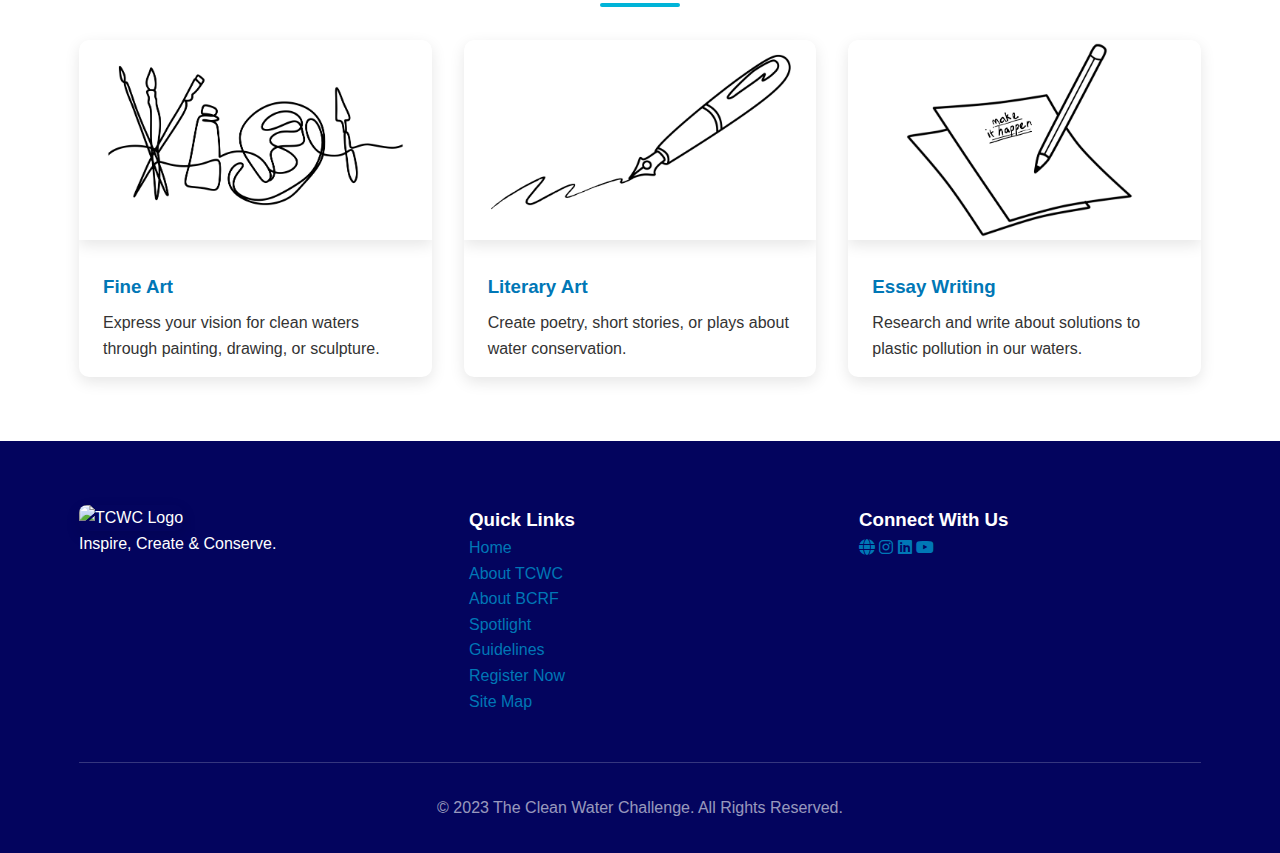
==== commit 71feb0d5: "Further changes" ====
--- a/about-bcrf.html
+++ b/about-bcrf.html
@@ -16,14 +16,14 @@
                 <img src="images/logo.png" alt="TCWC Logo">
             </div>
             <nav>
-                <ul class="nav-links">
-                    <li><a href="index.html">Home</a></li>
-                    <li><a href="about-tcwc.html">About TCWC</a></li>
-                    <li><a href="about-bcrf.html" class="active">About BCRF</a></li>
-                    <li><a href="spotlight.html">Spotlight</a></li>
-                    <li><a href="guidelines.html">Guidelines</a></li>
-                    <li><a href="register.html" class="register-btn">Register Now</a></li>
-                </ul>
+                <li><a href="index.html">Home</a></li>
+                <li><a href="index.html" class="active">Home</a></li>
+                <li><a href="about-tcwc.html">About TCWC</a></li>
+                <li><a href="guidelines.html">Guidelines</a></li>
+                <li><a href="https://bharatcleanrivers.com/">BCRF x TOC</a></li>
+                <li><a href="spotlight.html">Spotlight</a></li>
+                <li><a href="https://docs.google.com/forms/d/e/1FAIpQLSfzUYQzGenbvrikNWLLRdE9n7EDdn3TvppN00e6zQhsI6_kOQ/formResponse" class="register-btn" target="_blank">Register Now</a></li>
+                        
                 <div class="hamburger">
                     <span></span>
                     <span></span>
@@ -171,10 +171,34 @@
             <div class="cta-section">
                 <h2>Join Our Movement</h2>
                 <p>Be part of the solution to plastic pollution in India's rivers. Support our work through The Clean Water Challenge.</p>
-                <a href="register.html" class="cta-button">Register for TCWC</a>
+                <a href="https://docs.google.com/forms/d/e/1FAIpQLSfzUYQzGenbvrikNWLLRdE9n7EDdn3TvppN00e6zQhsI6_kOQ/formResponse" class="cta-button" target="_blank" >Register for TCWC</a>
             </div>
         </div>
     </section>
+
+<!-- Categories Section -->
+<section class="categories-section">
+    <div class="container">
+        <h2 class="section-title">Competition Categories</h2>
+        <div class="categories-grid">
+            <div class="category-card">
+                <img src=".\Home Page Pictures\1.png" alt="Fine Art">
+                <h3>Fine Art</h3>
+                <p>Express your vision for clean waters through painting, drawing, or sculpture.</p>
+            </div>
+            <div class="category-card">
+                <img src=".\Home Page Pictures\2.png" alt="Literary Art">
+                <h3>Literary Art</h3>
+                <p>Create poetry, short stories, or plays about water conservation.</p>
+            </div>
+            <div class="category-card">
+                <img src=".\Home Page Pictures\3.png" alt="Essay Writing">
+                <h3>Essay Writing</h3>
+                <p>Research and write about solutions to plastic pollution in our waters.</p>
+            </div>
+        </div>
+    </div>
+</section>
 
     <!-- Footer -->
     <footer>
--- a/styles.css
+++ b/styles.css
@@ -11,6 +11,10 @@
     --box-shadow: 0 5px 15px rgba(0, 0, 0, 0.1);
 }
 
+@import url('https://fonts.googleapis.com/css2?family=Proxima+Nova:wght@600&display=swap');
+
+
+
 * {
     margin: 0;
     padding: 0;
@@ -25,7 +29,7 @@
 }
 
 body {
-    font-family: 'Poppins', sans-serif;
+    font-family: 'Proxima Nova', sans-serif;
     line-height: 1.6;
     color: var(--text-color);
     background-color: var(--white-color);
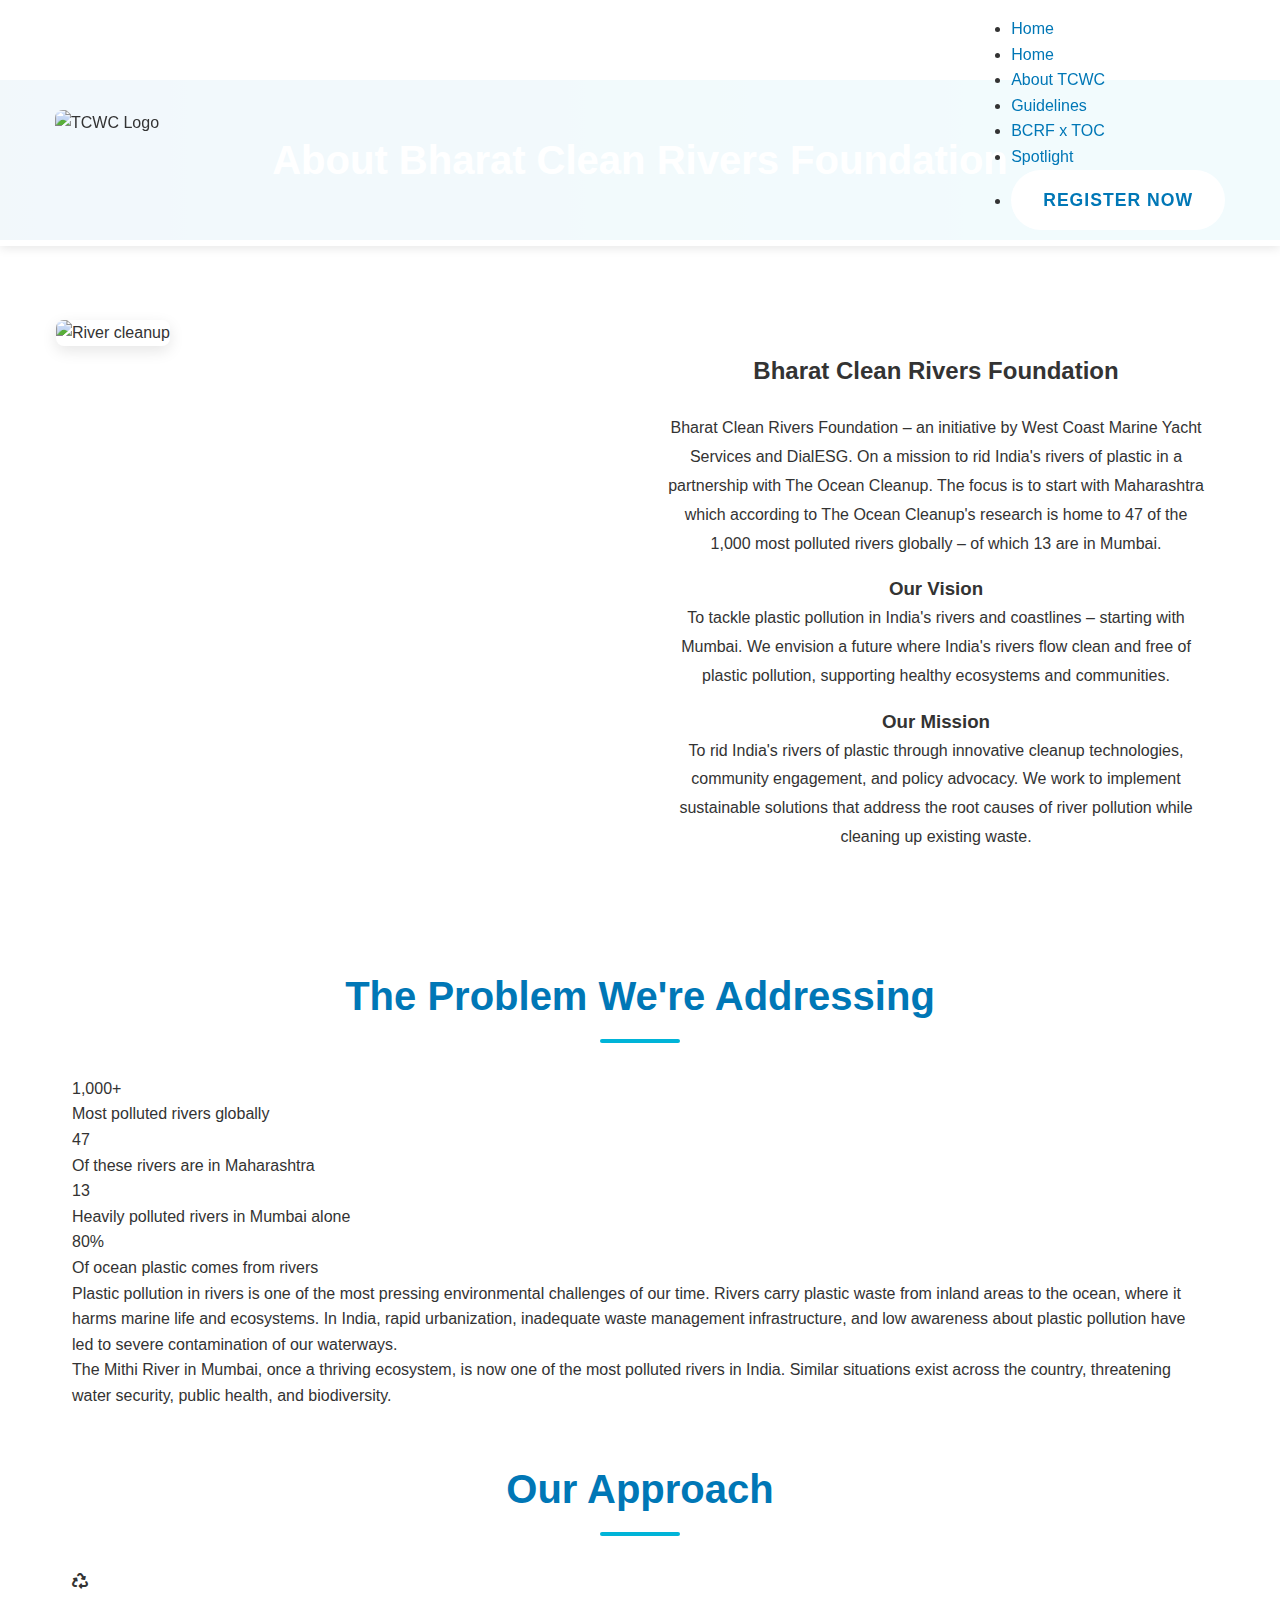
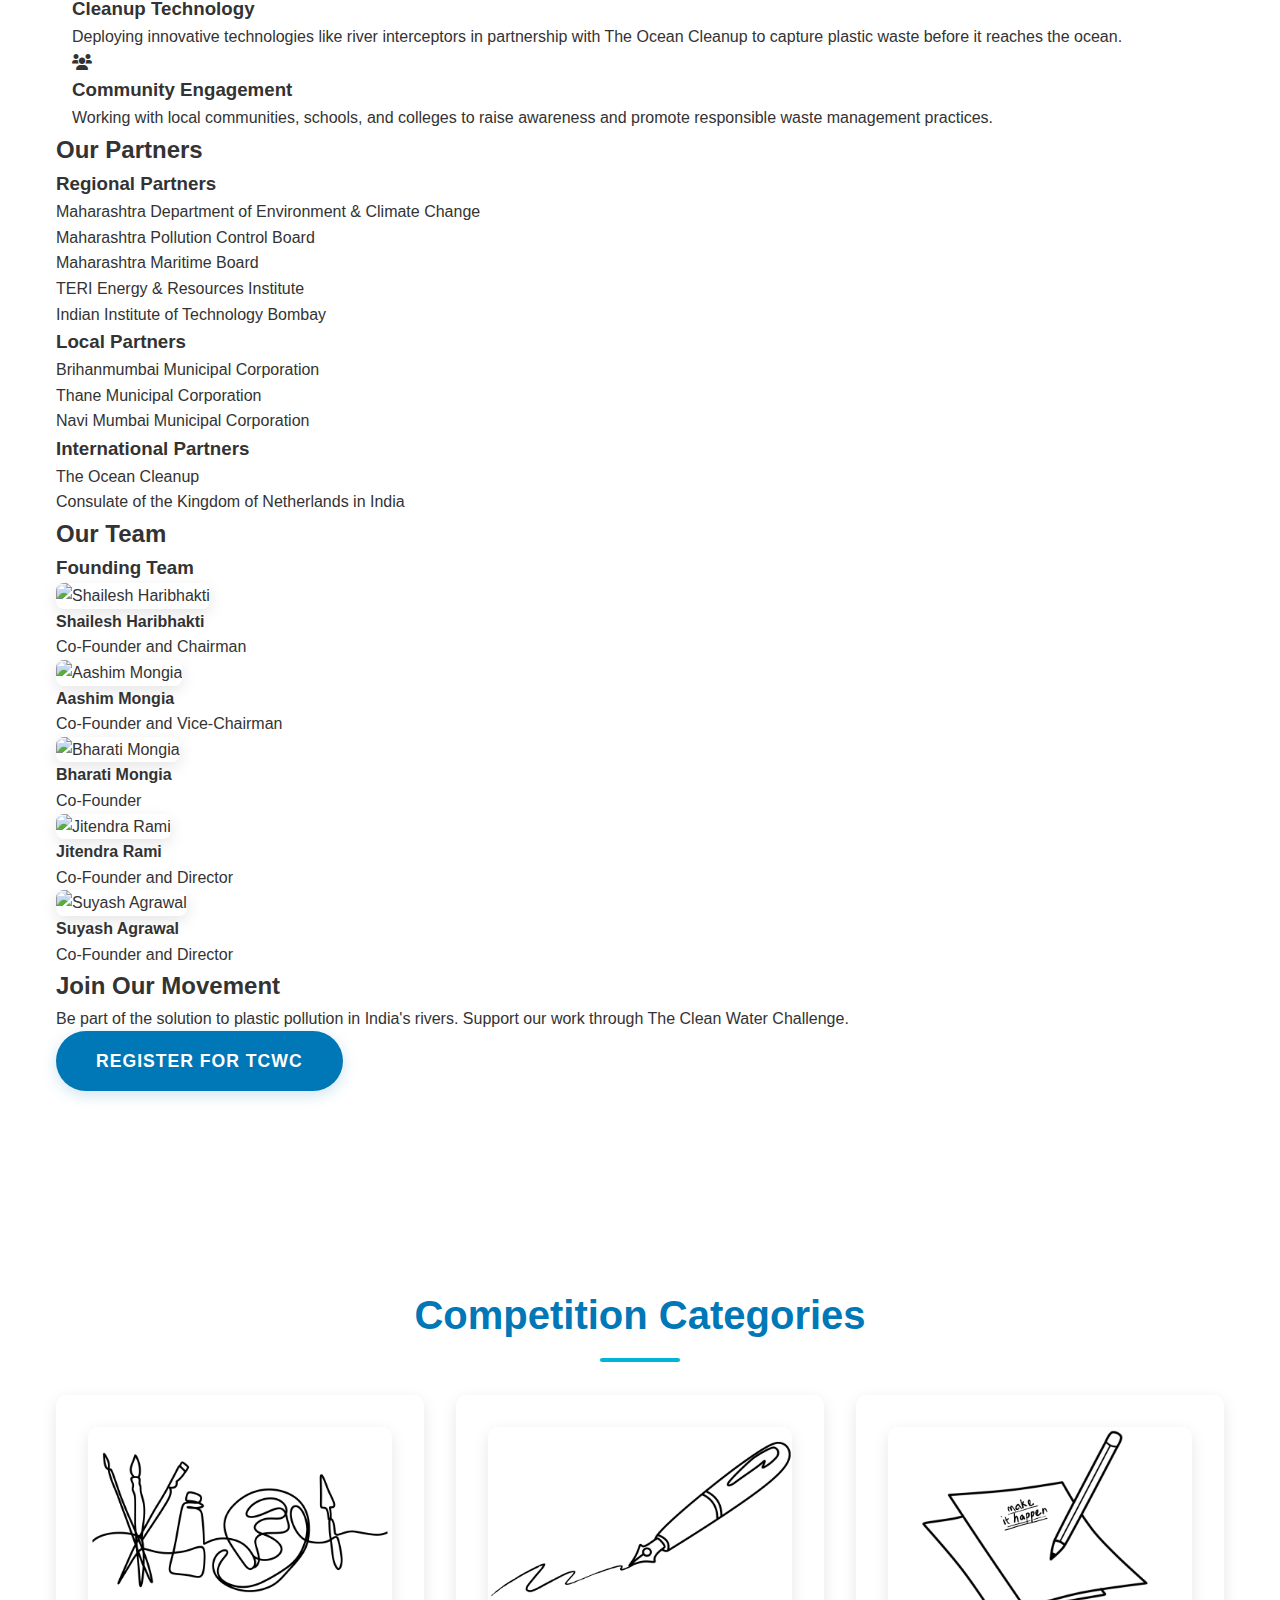
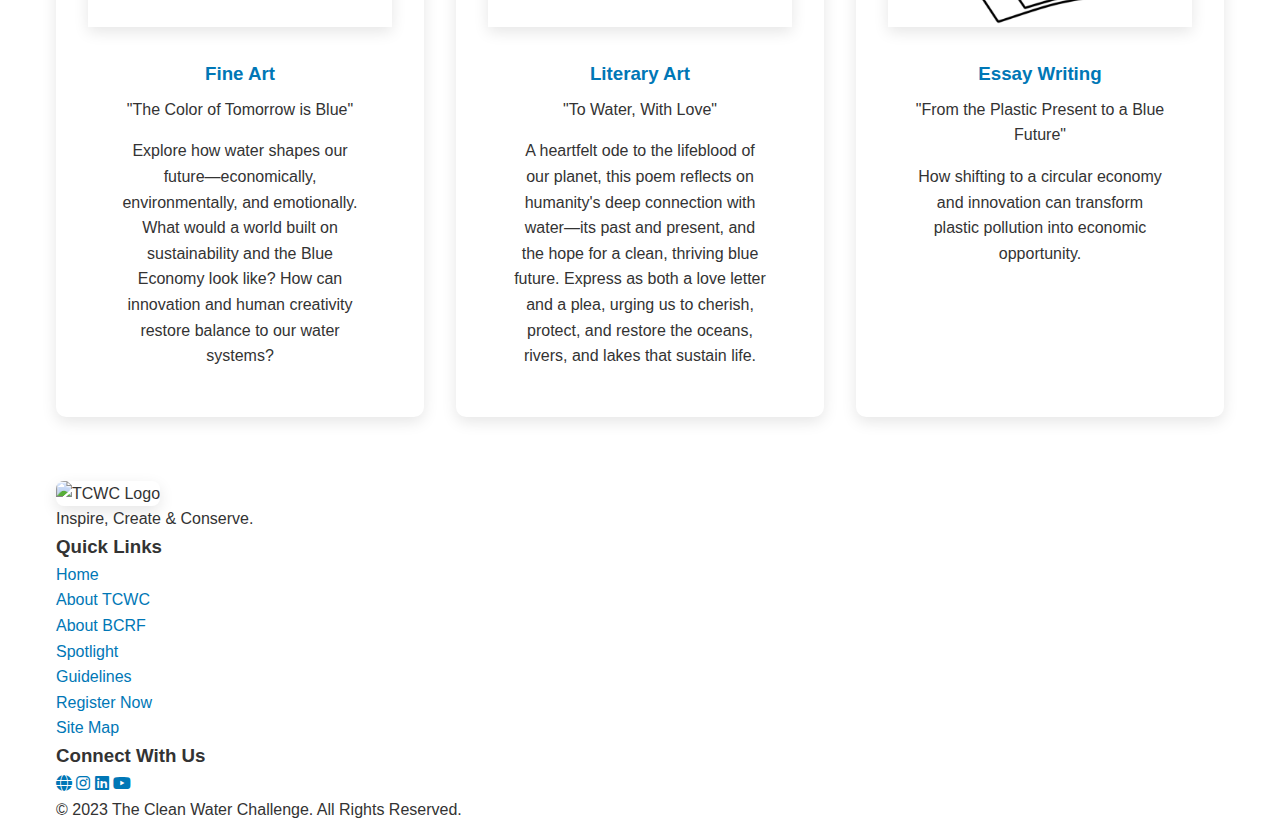
==== commit a59d15a7: "modification donne" ====
--- a/about-bcrf.html
+++ b/about-bcrf.html
@@ -181,21 +181,24 @@
     <div class="container">
         <h2 class="section-title">Competition Categories</h2>
         <div class="categories-grid">
-            <div class="category-card">
-                <img src=".\Home Page Pictures\1.png" alt="Fine Art">
-                <h3>Fine Art</h3>
-                <p>Express your vision for clean waters through painting, drawing, or sculpture.</p>
-            </div>
-            <div class="category-card">
-                <img src=".\Home Page Pictures\2.png" alt="Literary Art">
-                <h3>Literary Art</h3>
-                <p>Create poetry, short stories, or plays about water conservation.</p>
-            </div>
-            <div class="category-card">
-                <img src=".\Home Page Pictures\3.png" alt="Essay Writing">
-                <h3>Essay Writing</h3>
-                <p>Research and write about solutions to plastic pollution in our waters.</p>
-            </div>
+               <div class="category-card">
+                    <img src=".\Home Page Pictures\1.png" alt="Fine Art">
+                    <h3>Fine Art</h3>
+                    <p>"The Color of Tomorrow is Blue"</p>
+                    <p>Explore how water shapes our future—economically, environmentally, and emotionally. What would a world built on sustainability and the Blue Economy look like? How can innovation and human creativity restore balance to our water systems?</p>
+                </div>
+                <div class="category-card">
+                    <img src=".\Home Page Pictures\2.png" alt="Literary Art">
+                    <h3>Literary Art</h3>
+                    <p>"To Water, With Love"</p>
+                    <p>A heartfelt ode to the lifeblood of our planet, this poem reflects on humanity's deep connection with water—its past and present, and the hope for a clean, thriving blue future. Express as both a love letter and a plea, urging us to cherish, protect, and restore the oceans, rivers, and lakes that sustain life.</p>
+                </div>
+                <div class="category-card">
+                    <img src=".\Home Page Pictures\3.png" alt="Essay Writing">
+                    <h3>Essay Writing</h3>
+                    <p>"From the Plastic Present to a Blue Future"</p>
+                    <p>How shifting to a circular economy and innovation can transform plastic pollution into economic opportunity.</p>
+                </div>
         </div>
     </div>
 </section>
--- a/styles.css
+++ b/styles.css
@@ -19,8 +19,7 @@
     margin: 0;
     padding: 0;
     box-sizing: border-box;
-    animation-duration: 0s !important;
-    transition-duration: 0s !important;
+    
 }
 
 html {
@@ -37,10 +36,10 @@
 }
 
 .container {
-    width: 90%;
+    width: 100%;
     max-width: 1200px;
     margin: 0 auto;
-    padding: 0 15px;
+    padding: 0 1rem;
     position: relative;
     z-index: 1;
 }
@@ -75,7 +74,8 @@
     color: var(--primary-color);
     font-size: 2.5rem;
     text-align: center;
-    margin-bottom: 3rem;
+    margin: 3rem 0;
+    width: 100%;
     position: relative;
     font-weight: 700;
     animation: none !important;
@@ -104,7 +104,6 @@
     left: 0;
     width: 100%;
     z-index: 1000;
-    backdrop-filter: blur(10px);
 }
 
 header .container {
@@ -119,35 +118,27 @@
     box-shadow: none;
 }
 
-.logo img:hover {
-    transform: none;
-}
-
 .nav-links {
     display: flex;
     align-items: center;
-}
-
-.nav-links li {
-    margin-left: 1.5rem;
+    gap: 2rem;
 }
 
 .nav-links a {
     color: var(--dark-color);
     font-weight: 500;
-    padding: 0.5rem 0;
     position: relative;
 }
 
 .nav-links a::after {
     content: '';
     position: absolute;
-    bottom: 0;
+    bottom: -5px;
     left: 0;
     width: 0;
     height: 2px;
     background-color: var(--accent-color);
-    transition: var(--transition);
+    transition: width 0.3s ease;
 }
 
 .nav-links a:hover::after,
@@ -155,23 +146,10 @@
     width: 100%;
 }
 
-.register-btn {
-    background-color: var(--primary-color);
-    color: var(--white-color) !important;
-    padding: 0.5rem 1.5rem !important;
-    border-radius: 30px;
-    transition: var(--transition);
-    box-shadow: 0 4px 6px rgba(0, 0, 0, 0.1);
-}
-
-.register-btn:hover {
-    background-color: var(--accent-color);
-    transform: translateY(-3px);
-    box-shadow: 0 6px 12px rgba(0, 0, 0, 0.15);
-}
-
 .hamburger {
     display: none;
+    background: none;
+    border: none;
     cursor: pointer;
 }
 
@@ -179,39 +157,74 @@
     display: block;
     width: 25px;
     height: 3px;
+    margin: 5px 0;
     background-color: var(--primary-color);
-    margin: 5px 0;
-    transition: var(--transition);
-}
-
-/* Hero Section */
+    transition: 0.3s ease;
+}
+
+/* Mobile Navigation */
+@media screen and (max-width: 992px) {
+    .hamburger {
+        display: block;
+        z-index: 100;
+    }
+    
+    nav {
+        position: fixed;
+        top: 0;
+        right: -100%;
+        width: 100%;
+        height: 100vh;
+        background: rgba(255, 255, 255, 0.98);
+        transition: 0.3s ease-in-out;
+    }
+    
+    nav.active {
+        right: 0;
+    }
+    
+    .nav-links {
+        height: 100%;
+        flex-direction: column;
+        justify-content: center;
+        align-items: center;
+        gap: 2rem;
+    }
+    
+    .hamburger.active span:nth-child(1) {
+        transform: rotate(45deg) translate(5px, 5px);
+    }
+    
+    .hamburger.active span:nth-child(2) {
+        opacity: 0;
+    }
+    
+    .hamburger.active span:nth-child(3) {
+        transform: rotate(-45deg) translate(5px, -5px);
+    }
+}
+/* Hero Section Styles */
 .hero {
-    padding: 10rem 0 6rem;
-    background: linear-gradient(135deg, rgba(0, 119, 182, 0.9) 0%, rgba(3, 4, 94, 0.9) 100%), url('images/hero-bg.jpg');
-    background-size: cover;
-    background-position: center;
-    color: white;
-}
-
-.hero .container {
+    background: linear-gradient(135deg, var(--primary-color), var(--dark-color));
+    min-height: 100vh;
     display: flex;
     align-items: center;
-    gap: 4rem;
+    padding: 100px 0;
+    position: relative;
+    overflow: hidden;
 }
 
 .hero-content {
-    flex: 1;
-    padding-right: 2rem;
+    color: var(--white-color);
+    max-width: 600px;
+    z-index: 2;
 }
 
 .hero h1 {
-    font-size: 3.5rem;
-    margin-bottom: 1rem;
+    font-size: 4rem;
     font-weight: 700;
     line-height: 1.2;
-    animation: none !important;
-    opacity: 1 !important;
-    visibility: visible !important;
+    margin-bottom: 1.5rem;
 }
 
 .hero h2 {
@@ -225,18 +238,19 @@
 }
 
 .hero p {
-    font-size: 1.2rem;
+    font-size: 1.25rem;
     margin-bottom: 2rem;
-    line-height: 1.6;
-    animation: none !important;
-    opacity: 1 !important;
-    visibility: visible !important;
+    opacity: 0.9;
 }
 
 .hero-image {
-    flex: 1;
-    display: flex;
-    justify-content: center;
+    position: absolute;
+    right: 0;
+    top: 50%;
+    transform: translateY(-50%);
+    width: 45%;
+    max-width: 600px;
+    z-index: 1;
 }
 
 .hero-image img {
@@ -248,46 +262,43 @@
 .hero-buttons {
     display: flex;
     gap: 1rem;
-}
-
-.cta-button {
+    justify-content: center;
+}
+
+.register-btn {
     display: inline-block;
-    background-color: var(--primary-color);
-    color: var(--white-color);
-    padding: 0.8rem 2rem;
+    background: var(--white-color);
+    color: var(--primary-color);
+    padding: 1rem 2rem;
     border-radius: 30px;
     font-weight: 600;
+    font-size: 1.1rem;
+    transition: all 0.3s ease;
     text-transform: uppercase;
     letter-spacing: 1px;
-    box-shadow: 0 4px 10px rgba(0, 0, 0, 0.15);
-    transition: var(--transition);
-    animation: fadeInUp 1s ease 0.6s;
-    animation-fill-mode: both;
-}
-
-.cta-button:hover {
-    background-color: var(--accent-color);
+    text-align: center;
+}
+
+.register-btn:hover {
+    background: var(--accent-color);
     color: var(--white-color);
-    transform: translateY(-5px);
-    box-shadow: 0 8px 15px rgba(0, 0, 0, 0.2);
+    transform: translateY(-3px);
+    box-shadow: 0 5px 15px rgba(0, 0, 0, 0.2);
 }
 
 /* Page Banner */
 .page-banner {
-    background: linear-gradient(135deg, var(--primary-color) 0%, var(--dark-color) 100%);
-    color: var(--white-color);
-    padding: 5rem 0 3rem;
+    width: 100%;
+    margin-top: 80px; /* Adjust based on your header height */
+    padding: 3rem 1rem;
+    background: linear-gradient(to right, var(--primary-color), var(--accent-color));
+    color: white;
     text-align: center;
 }
 
 .page-banner h1 {
-    font-size: 3rem;
-    font-weight: 700;
-    margin-bottom: 1rem;
-    color: white;
-    animation: none !important;
-    opacity: 1 !important;
-    visibility: visible !important;
+    font-size: 2.5rem;
+    margin: 0;
 }
 
 /* About Section */
@@ -383,38 +394,26 @@
     flex: 1;
 }
 
+.about-detail-text {
+    text-align: center;
+    max-width: 800px;
+    margin: 0 auto;
+    padding: 2rem 1rem;
+}
+
 .about-detail-text h2 {
-    color: var(--primary-color);
-    font-size: 2.2rem;
     margin-bottom: 1.5rem;
-    animation: none !important;
-    opacity: 1 !important;
-    visibility: visible !important;
-}
-
-.about-detail-text h3 {
-    color: var(--primary-color);
-    font-size: 1.5rem;
-    margin-top: 2rem;
+}
+
+.about-detail-text p {
     margin-bottom: 1rem;
-    animation: none !important;
-    opacity: 1 !important;
-    visibility: visible !important;
-}
-
-.about-detail-text p {
-    color: #333333 !important;
-    font-size: 1.1rem;
     line-height: 1.8;
-    margin-bottom: 1.5rem;
-    opacity: 1 !important;
-    animation: none !important;
-    visibility: visible !important;
 }
 
 /* Impact Section */
 .impact-section {
-    margin-bottom: 4rem;
+    text-align: center;
+    padding: 4rem 0;
 }
 
 .impact-grid {
@@ -424,11 +423,11 @@
 }
 
 .impact-card {
+    text-align: center;
+    padding: 2rem;
     background-color: var(--white-color);
-    padding: 2rem;
     border-radius: 10px;
     box-shadow: var(--box-shadow);
-    text-align: center;
     transition: var(--transition);
 }
 
@@ -450,7 +449,8 @@
 
 /* Categories Section */
 .categories-section {
-    margin-bottom: 4rem;
+    text-align: center;
+    padding: 4rem 0;
 }
 
 .categories-grid {
@@ -460,6 +460,8 @@
 }
 
 .category-card {
+    text-align: center;
+    padding: 2rem;
     background-color: var(--white-color);
     border-radius: 10px;
     overflow: hidden;
@@ -489,7 +491,9 @@
 }
 
 .category-card ul {
-    padding: 0 1.5rem 1.5rem;
+    text-align: left;
+    max-width: 80%;
+    margin: 1rem auto;
 }
 
 .category-card ul li {
@@ -508,7 +512,8 @@
 
 /* Timeline Section */
 .timeline-section {
-    margin-bottom: 4rem;
+    text-align: center;
+    padding: 4rem 0;
 }
 
 .timeline {
@@ -552,6 +557,7 @@
     background-color: var(--white-color);
     border-radius: 10px;
     box-shadow: var(--box-shadow);
+    text-align: center;
 }
 
 .timeline-item:nth-child(odd) .timeline-content {
@@ -650,771 +656,680 @@
     transform: translateX(5px);
 }
 
-/* Guidelines Section Styles */
+/* Guidelines Page Specific Styles */
 .guidelines-content-section {
     padding: 5rem 0;
     background-color: #f8f9fa;
+    width: 100%;
 }
 
 .guidelines-intro {
     text-align: center;
     margin-bottom: 4rem;
-}
-
-.guidelines-grid {
-    display: grid;
-    grid-template-columns: repeat(auto-fit, minmax(300px, 1fr));
-    gap: 2rem;
-    margin-bottom: 4rem;
-}
-
-.guideline-card {
-    background: white;
-    border-radius: 15px;
-    padding: 2rem;
-    box-shadow: 0 4px 15px rgba(0, 0, 0, 0.1);
-    transition: transform 0.3s ease;
-}
-
-.guideline-card:hover {
-    transform: translateY(-5px);
-}
-
-.guideline-header {
-    display: flex;
-    align-items: center;
-    margin-bottom: 1.5rem;
-    color: var(--primary-color);
-}
-
-.guideline-header i {
-    font-size: 2rem;
-    margin-right: 1rem;
-}
-
-.guideline-list {
-    list-style: none;
-    padding: 0;
-}
-
-.guideline-list li {
-    margin-bottom: 1rem;
-    padding-left: 1.5rem;
-    position: relative;
-    line-height: 1.6;
-}
-
-.guideline-list li::before {
-    content: '•';
-    position: absolute;
-    left: 0;
-    color: var(--accent-color);
-}
-
-/* FAQ Section Styles */
-.faq-section {
-    padding: 5rem 0;
-    max-width: 800px;
-    margin: 0 auto;
-}
-
-.faq-section h2 {
+    padding: 0 1rem;
+}
+
+/* Guidelines Page Layout */
+.guidelines-section {
+    padding: 4rem 1rem;
+}
+
+.guidelines-section h2 {
+    font-size: 2.5rem;
     text-align: center;
     margin-bottom: 3rem;
-}
-
-.faq-grid {
-    display: flex;
-    flex-direction: column;
-    gap: 1rem;
-}
-
-.faq-item {
-    background: white;
-    border-radius: 10px;
-    box-shadow: 0 2px 8px rgba(0, 0, 0, 0.1);
-    overflow: hidden;
-}
-
-.faq-question {
-    padding: 1.5rem;
-    cursor: pointer;
-    display: flex;
-    justify-content: space-between;
-    align-items: center;
-    background-color: white;
-    transition: background-color 0.3s ease;
-}
-
-.faq-question:hover {
-    background-color: #f8f9fa;
-}
-
-.faq-question h4 {
-    margin: 0;
-    font-size: 1.1rem;
-    color: var(--primary-color);
-}
-
-.faq-answer {
-    padding: 0 1.5rem;
-    max-height: 0;
-    overflow: hidden;
-    transition: max-height 0.3s ease-out, padding 0.3s ease;
-}
-
-.faq-answer.active {
-    padding: 1.5rem;
-    max-height: 500px;
-    border-top: 1px solid #eee;
-}
-
-.faq-answer p {
-    margin: 0;
-    line-height: 1.6;
-    color: #666;
-}
-
-@media screen and (max-width: 768px) {
-    .guidelines-grid {
-        grid-template-columns: 1fr;
-        padding: 0 1rem;
-    }
-    
-    .faq-section {
-        padding: 3rem 1rem;
-    }
-}
-
-/* Contact Section */
-.contact-section {
-    text-align: center;
-    max-width: 800px;
-    margin: 0 auto;
-    padding: 3rem;
-    background-color: var(--light-color);
-    border-radius: 10px;
-}
-
-.contact-info {
-    display: flex;
-    justify-content: center;
-    gap: 2rem;
-    margin: 2rem 0;
-}
-
-.contact-item {
-    display: flex;
-    align-items: center;
-    gap: 0.5rem;
-}
-
-.contact-item i {
-    color: var(--accent-color);
-    font-size: 1.2rem;
-}
-
-/* Additional Mobile Fixes */
-@media screen and (max-width: 480px) {
-    .logo img {
-        height: 40px;
-    }
-
-    .hamburger span {
-        width: 22px;
-    }
-}
-
-/* About BCRF Mobile Styles */
-@media screen and (max-width: 768px) {
-    .about-bcrf {
-        padding: 4rem 1rem;
-        text-align: center;
-    }
-
-    .about-bcrf h1 {
-        font-size: 2.2rem;
-        margin-bottom: 1.5rem;
-    }
-
-    .bcrf-title {
-        font-size: 1.8rem;
-        margin: 1rem 0;
-        line-height: 1.3;
-    }
-
-    .bcrf-description {
-        font-size: 1rem;
-        line-height: 1.6;
-        padding: 0 1rem;
-        margin-bottom: 2rem;
-    }
-
-    .bcrf-image {
-        width: 100%;
-        max-width: 300px;
-        margin: 2rem auto;
-        border-radius: 10px;
-        overflow: hidden;
-    }
-
-    .bcrf-image img {
-        width: 100%;
-        height: auto;
-        object-fit: cover;
-    }
-
-    .bcrf-content {
-        display: flex;
-        flex-direction: column;
-        align-items: center;
-        gap: 2rem;
-    }
-
-    .bcrf-stats {
-        display: grid;
-        grid-template-columns: 1fr;
-        gap: 1.5rem;
-        width: 100%;
-        padding: 1rem;
-    }
-
-    .stat-item {
-        background: rgba(255, 255, 255, 0.1);
-        padding: 1.5rem;
-        border-radius: 10px;
-        text-align: center;
-    }
-
-    .stat-number {
-        font-size: 2rem;
-        font-weight: 700;
-        color: var(--accent-color);
-        margin-bottom: 0.5rem;
-    }
-
-    .stat-text {
-        font-size: 0.9rem;
-        color: var(--light-color);
-        line-height: 1.4;
-    }
-}
-
-/* Additional adjustments for smaller screens */
-@media screen and (max-width: 480px) {
-    .about-bcrf h1 {
-        font-size: 1.8rem;
-    }
-
-    .bcrf-title {
-        font-size: 1.5rem;
-    }
-
-    .bcrf-stats {
-        padding: 0.5rem;
-    }
-
-    .stat-number {
-        font-size: 1.8rem;
-    }
-}
-
-/* BCRF Section Mobile Styles */
-@media screen and (max-width: 768px) {
-    .bcrf-section {
-        padding: 3rem 1rem;
-    }
-
-    .bcrf-container {
-        display: flex;
-        flex-direction: column;
-        align-items: center;
-        gap: 2rem;
-    }
-
-    .bcrf-text {
-        width: 100%;
-        text-align: left;
-        padding: 0 1rem;
-    }
-
-    .bcrf-text h2 {
-        font-size: 2rem;
-        line-height: 1.3;
-        margin-bottom: 1.5rem;
-    }
-
-    .bcrf-text p {
-        font-size: 1rem;
-        line-height: 1.6;
-        margin-bottom: 1rem;
-    }
-
-    .bcrf-image-container {
-        width: 100%;
-        max-width: 300px;
-        margin: 0 auto;
-        order: -1; /* Move image to top on mobile */
-    }
-
-    .bcrf-image-container img {
-        width: 100%;
-        height: auto;
-        border-radius: 10px;
-        box-shadow: 0 4px 8px rgba(0, 0, 0, 0.1);
-    }
-}
-
-/* Even smaller screens */
-@media screen and (max-width: 480px) {
-    .bcrf-section {
-        padding: 2rem 0.5rem;
-    }
-
-    .bcrf-text h2 {
-        font-size: 1.8rem;
-    }
-
-    .bcrf-text {
-        padding: 0 0.5rem;
-    }
-
-    .bcrf-image-container {
-        max-width: 250px;
-    }
-}
-
-.advisory-board {
-    padding: 5rem 0;
-    background-color: #f8f9fa;
-}
-
-.board-members {
-    display: grid;
-    grid-template-columns: repeat(4, 1fr);
-    gap: 2.5rem;
-    margin-top: 3rem;
-    padding: 0 2rem;
-}
-
-.member-card {
-    background: white;
-    border-radius: 12px;
-    overflow: hidden;
-    box-shadow: 0 4px 15px rgba(0, 0, 0, 0.08);
-    transition: transform 0.3s ease, box-shadow 0.3s ease;
-    text-align: center;
-    height: 100%;
-    display: flex;
-    flex-direction: column;
-}
-
-.member-card:hover {
-    transform: translateY(-5px);
-    box-shadow: 0 8px 25px rgba(0, 0, 0, 0.15);
-}
-
-.member-card img {
-    width: 100%;
-    aspect-ratio: 1;
-    object-fit: cover;
-    object-position: center top;
-}
-
-.member-card h3 {
-    margin: 1.5rem 1rem 0.5rem;
-    color: var(--primary-color);
-    font-size: 1.25rem;
-    font-weight: 600;
-}
-
-.member-card p {
-    color: #666;
-    margin: 0 1rem 1.5rem;
-    font-size: 1rem;
-    font-weight: 400;
-}
-
-@media screen and (max-width: 1200px) {
-    .board-members {
-        grid-template-columns: repeat(3, 1fr);
-    }
-}
-
-@media screen and (max-width: 992px) {
-    .board-members {
-        grid-template-columns: repeat(2, 1fr);
-        gap: 2rem;
-    }
-}
-
-@media screen and (max-width: 576px) {
-    .board-members {
-        grid-template-columns: 1fr;
-        padding: 0 1rem;
-    }
-
-    .member-card h3 {
-        font-size: 1.2rem;
-    }
-}
-
-/* BCRF Section Fixes */
-.bcrf-section {
-    padding: 5rem 0;
-    background-color: #f8f9fa;
-    opacity: 1 !important;
-    visibility: visible !important;
-    animation: none !important;
-}
-
-.bcrf-section .container,
-.bcrf-section h2,
-.bcrf-section p,
-.bcrf-section .content,
-.bcrf-section .image-container {
-    opacity: 1 !important;
-    visibility: visible !important;
-    animation: none !important;
-    transform: none !important;
-}
-
-/* Restore other section styles */
-.team-section,
-.cta-section,
-.sponsors-section,
-.footer-content,
-.page-banner {
-    opacity: 1 !important;
-    visibility: visible !important;
-    display: block;
-}
-
-/* Team Section */
-.team-section {
-    padding: 5rem 0;
-    background-color: #f8f9fa;
-}
-
-.team-grid {
-    display: grid;
-    grid-template-columns: repeat(auto-fit, minmax(250px, 1fr));
-    gap: 2rem;
-    margin-top: 2rem;
-}
-
-/* CTA Section */
-.cta-section {
-    text-align: center;
-    padding: 5rem 0;
-    background-color: var(--primary-color);
-    color: white;
-}
-
-.cta-section h2 {
-    font-size: 2.5rem;
-    margin-bottom: 1.5rem;
-}
-
-.cta-section p {
-    max-width: 600px;
-    margin: 0 auto 2rem;
-}
-
-.cta-button {
-    display: inline-block;
-    padding: 1rem 2.5rem;
-    background-color: white;
-    color: var(--primary-color);
-    border-radius: 5px;
-    font-weight: 600;
-    transition: var(--transition);
-}
-
-.cta-button:hover {
-    background-color: var(--light-color);
-    transform: translateY(-3px);
-}
-
-/* Responsive Styles */
-@media screen and (max-width: 768px) {
-    .about-content {
-        flex-direction: column;
-    }
-    
-    .about-image {
-        order: -1;
-    }
-}
-
-/* Register Section */
-.register-section {
-    text-align: center;
-    padding: 8rem 0;
-    background-color: var(--white-color);
-    position: relative;
-    overflow: hidden;
-}
-
-.register-section::before {
-    content: '';
-    position: absolute;
-    top: 0;
-    left: 0;
-    right: 0;
-    height: 3px;
-    background: linear-gradient(90deg, var(--primary-color), var(--accent-color));
-}
-
-.register-section h2 {
-    color: var(--primary-color);
-    font-size: 3.5rem;
-    margin-bottom: 2rem;
-    font-weight: 700;
-    position: relative;
-    display: inline-block;
-}
-
-.register-section h2::after {
+    position: relative;
+}
+
+.guidelines-section h2::after {
     content: '';
     position: absolute;
     bottom: -10px;
     left: 50%;
     transform: translateX(-50%);
     width: 80px;
+    height: 3px;
+    background-color: var(--accent-color);
+}
+
+.eligibility-grid {
+    display: grid;
+    grid-template-columns: repeat(auto-fit, minmax(280px, 1fr));
+    gap: 2rem;
+    max-width: 1200px;
+    margin: 0 auto;
+}
+
+.eligibility-card {
+    padding: 2rem;
+    border-radius: 10px;
+    box-shadow: var(--box-shadow);
+}
+
+.card-header {
+    display: flex;
+    align-items: center;
+    gap: 1rem;
+    margin-bottom: 1.5rem;
+}
+
+.card-header i {
+    font-size: 1.5rem;
+    color: var(--primary-color);
+}
+
+.eligibility-card ul {
+    list-style: none;
+    padding: 0;
+}
+
+.eligibility-card li {
+    margin-bottom: 1rem;
+    padding-left: 1.5rem;
+    position: relative;
+    line-height: 1.6;
+}
+
+/* Responsive Adjustments */
+@media screen and (max-width: 768px) {
+    .guidelines-section {
+        padding: 3rem 1rem;
+    }
+
+    .guidelines-section h2 {
+        font-size: 2rem;
+        margin-bottom: 2rem;
+    }
+
+    .eligibility-card {
+        padding: 1.5rem;
+    }
+
+    .card-header {
+        gap: 0.75rem;
+    }
+}
+
+@media screen and (max-width: 480px) {
+    .guidelines-section h2 {
+        font-size: 1.8rem;
+    }
+
+    .eligibility-card {
+        padding: 1.25rem;
+    }
+}
+
+/* Eligibility Section Styles */
+.eligibility-section {
+    padding: 4rem 0;
+    text-align: center;
+}
+
+.eligibility-section h2 {
+    color: #0077b6;
+    font-size: 2.5rem;
+    text-align: center;
+    margin-bottom: 3rem;
+    position: relative;
+}
+
+.eligibility-section h2::after {
+    content: '';
+    position: absolute;
+    bottom: -10px;
+    left: 50%;
+    transform: translateX(-50%);
+    width: 100px;
+    height: 3px;
+    background-color: #00b4d8;
+}
+
+/* Grid Layout */
+.eligibility-grid {
+    display: grid;
+    grid-template-columns: repeat(4, 1fr);
+    gap: 2rem;
+    max-width: 1200px;
+    margin: 0 auto;
+    padding: 2rem;
+    justify-content: center;
+}
+
+/* Card Styles */
+.eligibility-card {
+    background: white;
+    border-radius: 15px;
+    padding: 2.5rem 2rem;
+    box-shadow: 0 4px 20px rgba(0, 0, 0, 0.08);
+    height: 100%;
+    text-align: left;
+}
+
+.card-header {
+    display: flex;
+    align-items: center;
+    margin-bottom: 1.5rem;
+}
+
+.eligibility-card i {
+    font-size: 1.5rem;
+    color: #0077b6;
+    margin-right: 1rem;
+}
+
+.eligibility-card h3 {
+    color: #0077b6;
+    font-size: 1.4rem;
+    margin: 0;
+    font-weight: 600;
+}
+
+/* Responsive Adjustments */
+@media screen and (max-width: 1200px) {
+    .eligibility-grid {
+        grid-template-columns: repeat(2, 1fr);
+        padding: 1.5rem;
+        max-width: 800px;
+    }
+}
+
+@media screen and (max-width: 768px) {
+    .eligibility-grid {
+        grid-template-columns: 1fr;
+        padding: 1rem;
+        max-width: 400px;
+    }
+
+    .eligibility-section h2 {
+        font-size: 2rem;
+        margin-bottom: 2rem;
+        padding: 0 1rem;
+    }
+}
+
+.why-join-section {
+    padding: 6rem 0;
+    background: linear-gradient(to right, #f8f9fa, #e9ecef);
+}
+
+.why-join-section h2 {
+    text-align: center;
+    font-size: 2.8rem;
+    color: #0077b6;
+    margin-bottom: 4rem;
+    position: relative;
+}
+
+.why-join-section h2::after {
+    content: '';
+    position: absolute;
+    bottom: -15px;
+    left: 50%;
+    transform: translateX(-50%);
+    width: 80px;
     height: 4px;
-    background-color: var(--accent-color);
+    background: linear-gradient(to right, #0077b6, #00b4d8);
     border-radius: 2px;
 }
 
-.register-section p {
+.why-join-content {
+    max-width: 1400px;
+    margin: 0 auto;
+    padding: 0 2rem;
+}
+
+.why-join-points {
+    display: grid;
+    grid-template-columns: repeat(5, 1fr);
+    gap: 1.5rem;
+}
+
+.join-point {
+    background: white;
+    padding: 2rem;
+    border-radius: 12px;
+    box-shadow: 0 4px 15px rgba(0, 0, 0, 0.08);
+    transition: transform 0.3s ease, box-shadow 0.3s ease;
+    height: 100%;
+    display: flex;
+    flex-direction: column;
+    align-items: center;
+    text-align: center;
+}
+
+.join-point:hover {
+    transform: translateY(-5px);
+    box-shadow: 0 8px 25px rgba(0, 0, 0, 0.12);
+}
+
+.join-point i {
+    font-size: 2.5rem;
+    color: #0077b6;
+    margin-bottom: 1.5rem;
+    background: rgba(0, 119, 182, 0.1);
+    padding: 1rem;
+    border-radius: 10px;
+}
+
+.join-point h3 {
     font-size: 1.3rem;
-    max-width: 900px;
-    margin: 0 auto 3rem;
-    line-height: 1.8;
-    color: #555;
-}
-
-.register-button {
-    display: inline-block;
-    padding: 1.2rem 3rem;
+    color: #333;
+    margin-bottom: 1rem;
+}
+
+.join-point p {
+    color: #666;
+    line-height: 1.5;
+    font-size: 1rem;
+    margin: 0;
+}
+
+/* Responsive adjustments */
+@media screen and (max-width: 1200px) {
+    .why-join-points {
+        grid-template-columns: repeat(3, 1fr);
+    }
+}
+
+@media screen and (max-width: 768px) {
+    .why-join-points {
+        grid-template-columns: repeat(2, 1fr);
+    }
+    
+    .why-join-section h2 {
+        font-size: 2.2rem;
+    }
+}
+
+@media screen and (max-width: 576px) {
+    .why-join-points {
+        grid-template-columns: 1fr;
+    }
+}
+
+.accordion-item {
+    margin-bottom: 0.5rem;
+    border: 1px solid rgba(0,0,0,.125);
+    border-radius: 8px !important;
+}
+
+.accordion-button:not(.collapsed) {
     background-color: var(--primary-color);
     color: white;
-    border-radius: 50px;
+}
+
+.accordion-button:focus {
+    box-shadow: none;
+    border-color: rgba(0,0,0,.125);
+}
+
+.accordion-body {
+    padding: 1.5rem;
+    line-height: 1.6;
+}
+
+.faq-section {
+    background-color: var(--light-color);
+    padding: 4rem 0;
+}
+
+.faq-section .container {
+    max-width: 800px;
+    margin: 0 auto;
+}
+
+/* Submission Process Styles */
+.submission-process {
+    padding: 4rem 0; 
+    margin-top: 100px;
+    background-color: var(--light-color);
+}
+
+.submission-process h2 {
+    text-align: center;
+    font-size: 2.5rem;
+    color: var(--primary-color);
+    margin-bottom: 3rem;
+    position: relative;
+}
+
+.submission-process h2::after {
+    content: '';
+    position: absolute;
+    bottom: -15px;
+    left: 50%;
+    transform: translateX(-50%);
+    width: 80px;
+    height: 4px;
+    background: linear-gradient(to right, var(--primary-color), var(--accent-color));
+    border-radius: 2px;
+}
+
+.process-steps {
+    display: grid;
+    grid-template-columns: repeat(4, 1fr);
+    gap: 2rem;
+    max-width: 1200px;
+    margin: 0 auto;
+    padding: 0 1rem;
+}
+
+.process-step {
+    background: white;
+    border-radius: 15px;
+    padding: 2rem;
+    box-shadow: 0 4px 15px rgba(0, 0, 0, 0.1);
+    transition: transform 0.3s ease;
+    position: relative;
+}
+
+.process-step:hover {
+    transform: translateY(-5px);
+}
+
+.step-number {
+    position: absolute;
+    top: -20px;
+    left: 50%;
+    transform: translateX(-50%);
+    width: 40px;
+    height: 40px;
+    background: var(--primary-color);
+    color: white;
+    border-radius: 50%;
+    display: flex;
+    align-items: center;
+    justify-content: center;
+    font-weight: bold;
+    font-size: 1.2rem;
+}
+
+.step-content {
+    text-align: center;
+    margin-top: 1rem;
+}
+
+.step-content h3 {
+    color: var(--primary-color);
+    font-size: 1.4rem;
+    margin-bottom: 1rem;
+}
+
+.step-content p {
+    color: #666;
+    line-height: 1.6;
+    font-size: 1rem;
+}
+
+/* Responsive Styles */
+@media screen and (max-width: 1024px) {
+    .process-steps {
+        grid-template-columns: repeat(2, 1fr);
+    }
+}
+
+@media screen and (max-width: 768px) {
+    .submission-process h2 {
+        font-size: 2rem;
+    }
+    
+    .process-steps {
+        grid-template-columns: 1fr;
+        max-width: 500px;
+    }
+    
+    .process-step {
+        padding: 1.5rem;
+    }
+}
+
+/* Responsive Styles */
+@media screen and (max-width: 1200px) {
+    .hero h1 {
+        font-size: 3.5rem;
+    }
+    
+    .hero-image {
+        width: 40%;
+    }
+}
+
+@media screen and (max-width: 992px) {
+    .hero {
+        padding: 80px 0;
+    }
+
+    .hero h1 {
+        font-size: 3rem;
+    }
+
+    .hero-content {
+        max-width: 500px;
+    }
+
+    .hero-image {
+        width: 35%;
+    }
+}
+
+@media screen and (max-width: 768px) {
+    .hero {
+        text-align: center;
+        padding: 60px 0;
+    }
+
+    .hero-content {
+        max-width: 100%;
+        padding: 0 20px;
+    }
+
+    .hero h1 {
+        font-size: 2.5rem;
+    }
+
+    .hero p {
+        font-size: 1.1rem;
+    }
+
+    .hero-image {
+        position: relative;
+        width: 80%;
+        margin: 40px auto 0;
+        top: auto;
+        transform: none;
+        display: block;
+    }
+}
+
+@media screen and (max-width: 480px) {
+    .hero h1 {
+        font-size: 2rem;
+    }
+
+    .hero p {
+        font-size: 1rem;
+    }
+
+    .register-btn {
+        padding: 0.8rem 1.5rem;
+        font-size: 1rem;
+    }
+
+    .hero-image {
+        width: 90%;
+    }
+}
+
+/* Add these styles to your existing CSS */
+.navbar {
+    padding: 0;
+    width: 100%;
+}
+
+.navbar-nav {
+    align-items: center;
+    gap: 2rem;
+}
+
+.nav-link {
+    color: var(--dark-color) !important;
+    font-weight: 500;
+    position: relative;
+}
+
+.nav-link::after {
+    content: '';
+    position: absolute;
+    bottom: -5px;
+    left: 0;
+    width: 0;
+    height: 2px;
+    background-color: var(--accent-color);
+    transition: width 0.3s ease;
+}
+
+.nav-link:hover::after,
+.nav-link.active::after {
+    width: 100%;
+}
+
+.navbar-toggler {
+    padding: 0;
+    border: none;
+}
+
+.navbar-toggler:focus {
+    box-shadow: none;
+}
+
+@media screen and (max-width: 992px) {
+    .navbar-collapse {
+        position: fixed;
+        top: 0;
+        right: -100%;
+        width: 100%;
+        height: 100vh;
+        background: rgba(255, 255, 255, 0.98);
+        transition: 0.3s ease-in-out;
+        padding: 1rem;
+    }
+
+    .navbar-collapse.show {
+        right: 0;
+    }
+
+    .navbar-nav {
+        height: 100%;
+        flex-direction: column;
+        justify-content: center;
+        align-items: center;
+        gap: 2rem;
+    }
+}
+
+/* Main Section Title */
+.main-title {
+    color: #0077b6;
+    font-size: 2.8rem;
+    text-align: center;
+    margin: 4rem 0;
+    position: relative;
+}
+
+.main-title::after {
+    content: '';
+    position: absolute;
+    bottom: -15px;
+    left: 50%;
+    transform: translateX(-50%);
+    width: 120px;
+    height: 4px;
+    background: #00b4d8;
+    border-radius: 2px;
+}
+
+/* Contact Section Styles */
+.contact-section {
+    padding: 4rem 0;
+    background-color: white;
+    margin-top: 2rem;
+    text-align: center;
+}
+
+.contact-section h2 {
+    color: #333;
+    font-size: 2.5rem;
     font-weight: 600;
-    font-size: 1.2rem;
+    margin-bottom: 1.5rem;
+}
+
+.contact-section p {
+    color: #666;
+    font-size: 1.1rem;
+    margin-bottom: 3rem;
+    max-width: 600px;
+    margin: 0 auto 3rem;
+}
+
+.contact-info {
+    display: flex;
+    flex-direction: column;
+    align-items: center;
+    gap: 1.5rem;
+    margin-bottom: 2.5rem;
+}
+
+.contact-item {
+    display: flex;
+    align-items: center;
+    gap: 1rem;
+}
+
+.contact-item i {
+    color: #0077b6;
+    font-size: 1.5rem;
+}
+
+.contact-item p {
+    margin: 0;
+    color: #333;
+    font-size: 1.1rem;
+}
+
+/* Modified Register Now Button */
+.cta-button {
+    display: inline-block;
+    background: #0077b6;
+    color: white;
+    padding: 1rem 2.5rem;
+    border-radius: 30px;
+    font-weight: 600;
+    font-size: 1.1rem;
     text-transform: uppercase;
     letter-spacing: 1px;
     transition: all 0.3s ease;
-    box-shadow: 0 4px 15px rgba(0, 0, 0, 0.1);
-    margin-top: 2rem;
-}
-
-.register-button:hover {
-    background-color: var(--accent-color);
+    box-shadow: 0 4px 15px rgba(0, 119, 182, 0.2);
+}
+
+.cta-button:hover {
+    background: #005b8c;
+    color: white;
     transform: translateY(-3px);
-    box-shadow: 0 6px 20px rgba(0, 0, 0, 0.15);
-}
-
-.registration-deadline {
-    margin-top: 2rem;
-    font-size: 1.1rem;
-    color: #666;
-    font-weight: 500;
-}
-
-/* Responsive Styles */
-@media screen and (max-width: 768px) {
-    .register-section {
-        padding: 6rem 1.5rem;
-    }
-
-    .register-section h2 {
-        font-size: 2.8rem;
-    }
-
-    .register-section p {
-        font-size: 1.1rem;
-        padding: 0 1rem;
-    }
-
-    .register-button {
-        padding: 1rem 2.5rem;
-        font-size: 1.1rem;
-    }
-}
-
-@media screen and (max-width: 480px) {
-    .register-section h2 {
-        font-size: 2.2rem;
-    }
-
-    .register-section p {
-        font-size: 1rem;
-    }
-
-    .register-button {
-        padding: 0.9rem 2rem;
-        font-size: 1rem;
-    }
-}
-
-/* Supported By Section */
-.sponsors-section {
-    padding: 5rem 0;
-    background-color: var(--white-color);
-    opacity: 1 !important;
-    visibility: visible !important;
-}
-
-.sponsors-carousel {
-    display: flex;
-    justify-content: center;
-    align-items: center;
-    gap: 3rem;
-    margin-top: 3rem;
-    flex-wrap: wrap;
-}
-
-.sponsor {
-    width: 200px;
-    height: 150px;
-    display: flex;
-    align-items: center;
-    justify-content: center;
-    padding: 1rem;
-    background: white;
-    border-radius: 10px;
-    box-shadow: var(--box-shadow);
-    transition: var(--transition);
-}
-
-.sponsor:hover {
-    transform: translateY(-5px);
-    box-shadow: 0 8px 20px rgba(0, 0, 0, 0.15);
-}
-
-.sponsor img {
-    max-width: 100%;
-    max-height: 100%;
-    object-fit: contain;
-    filter: grayscale(100%);
-    transition: filter 0.3s ease;
-}
-
-.sponsor:hover img {
-    filter: grayscale(0%);
-}
-
-/* Footer Styles */
-footer {
-    background-color: var(--dark-color);
-    color: var(--white-color);
-    padding: 4rem 0 2rem;
-}
-
-.footer-content {
-    display: grid;
-    grid-template-columns: repeat(auto-fit, minmax(250px, 1fr));
-    gap: 3rem;
-    margin-bottom: 3rem;
-}
-
-.footer-section h3 {
-    color: var(--accent-color);
-    margin-bottom: 1.5rem;
-    font-size: 1.3rem;
-}
-
-.footer-section p,
-.footer-section a {
-    color: #ffffff99;
-    margin-bottom: 0.8rem;
-    transition: var(--transition);
-}
-
-.footer-section a:hover {
-    color: var(--accent-color);
-}
-
-.social-links {
-    display: flex;
-    gap: 1rem;
-    margin-top: 1rem;
-}
-
-.social-links a {
-    color: var(--white-color);
-    font-size: 1.5rem;
-    transition: var(--transition);
-}
-
-.social-links a:hover {
-    color: var(--accent-color);
-    transform: translateY(-3px);
-}
-
-.footer-bottom {
-    text-align: center;
-    padding-top: 2rem;
-    border-top: 1px solid #ffffff33;
-    color: #ffffff99;
+    box-shadow: 0 6px 20px rgba(0, 119, 182, 0.3);
 }
 
 /* Responsive Adjustments */
 @media screen and (max-width: 768px) {
-    .sponsor {
-        width: 150px;
-        height: 120px;
+    .contact-section {
+        padding: 3rem 1rem;
     }
     
-    .footer-content {
-        grid-template-columns: 1fr;
-        text-align: center;
+    .contact-section h2 {
+        font-size: 2rem;
     }
     
-    .social-links {
-        justify-content: center;
-    }
-}
-
-.sub-section-title {
-    color: var(--primary-color);
-    font-size: 2rem;
-    margin: 3rem 0 2rem;
-    text-align: left;
-}
-
-.founders-grid {
-    grid-template-columns: repeat(4, 1fr);
-}
-
-.advisory-grid {
-    grid-template-columns: repeat(5, 1fr);
-}
-
-.patrons-grid {
-    grid-template-columns: repeat(2, 1fr);
-    max-width: 800px;
-    margin: 0 auto;
-}
-
-@media screen and (max-width: 1200px) {
-    .founders-grid {
-        grid-template-columns: repeat(2, 1fr);
-    }
-    
-    .advisory-grid {
-        grid-template-columns: repeat(3, 1fr);
-    }
-}
-
-@media screen and (max-width: 768px) {
-    .advisory-grid {
-        grid-template-columns: repeat(2, 1fr);
-    }
-    
-    .patrons-grid {
-        grid-template-columns: 1fr;
+    .contact-info {
+        gap: 1rem;
     }
 }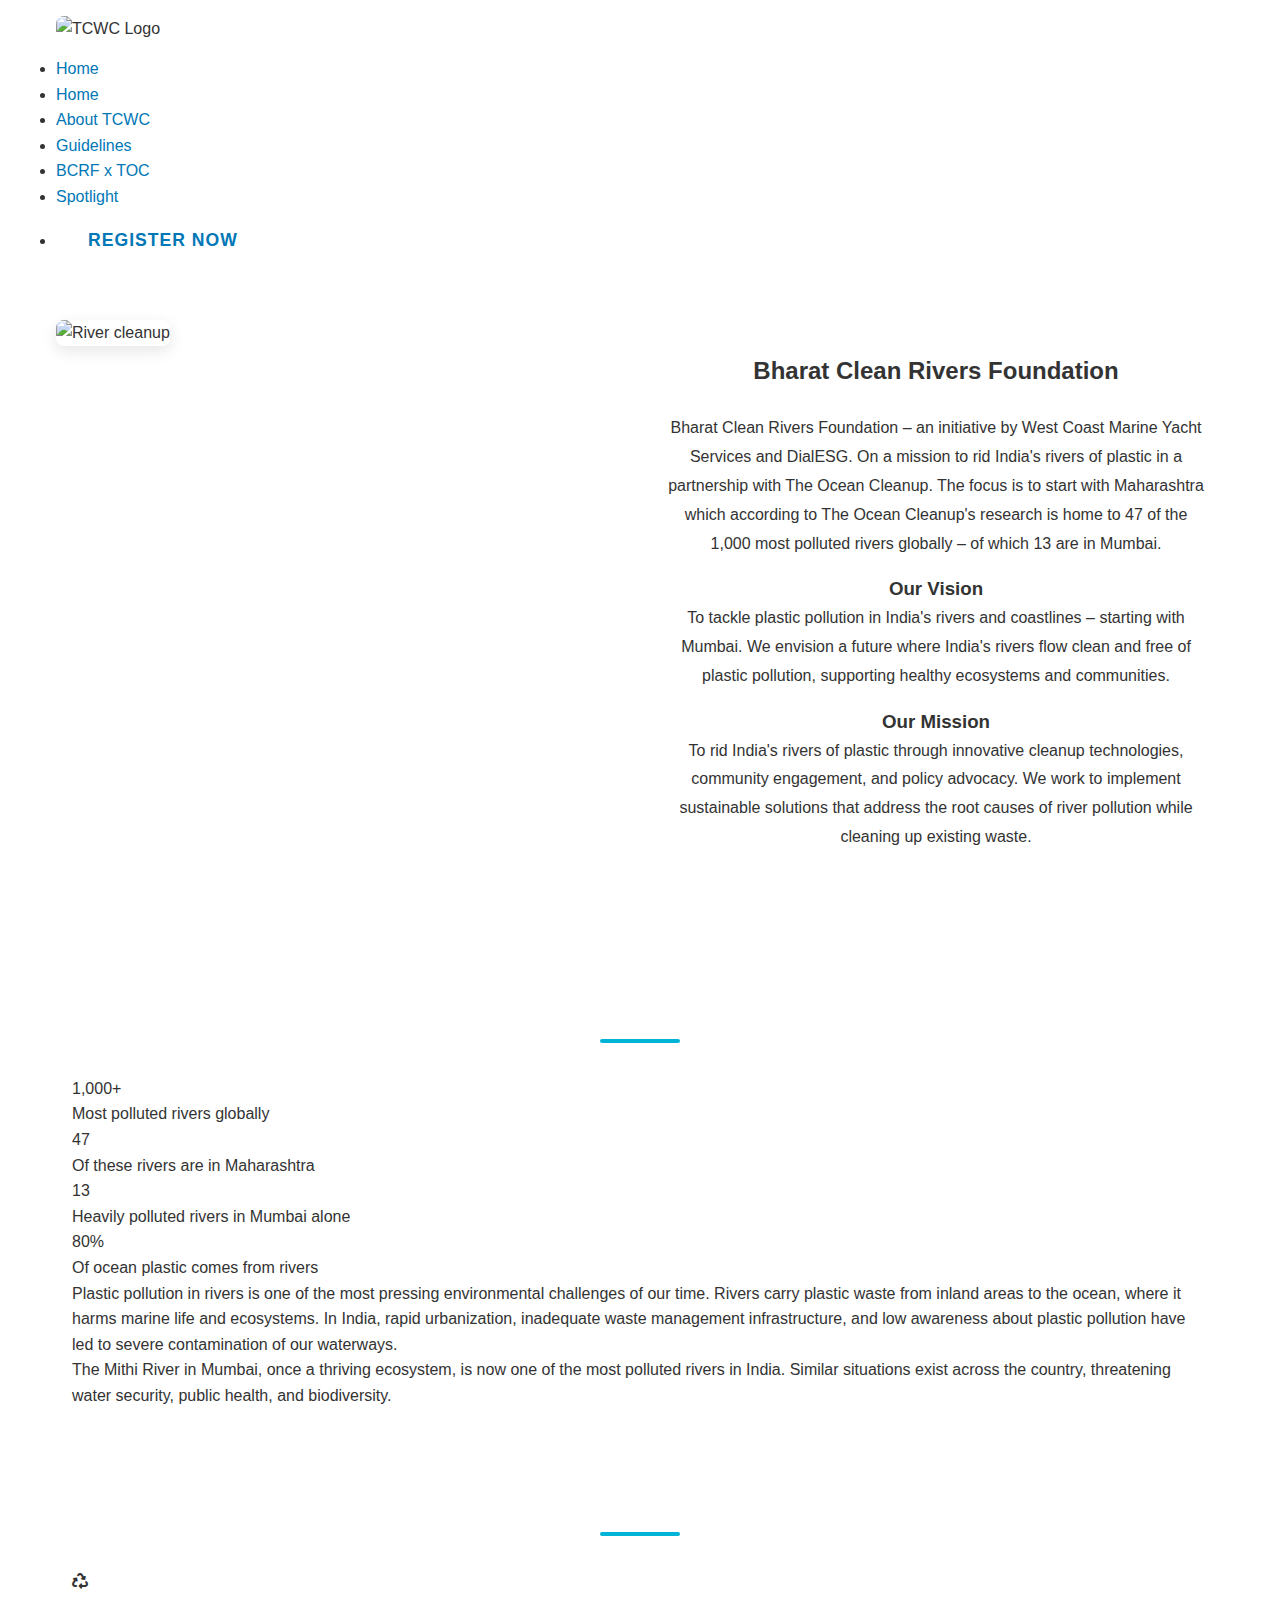
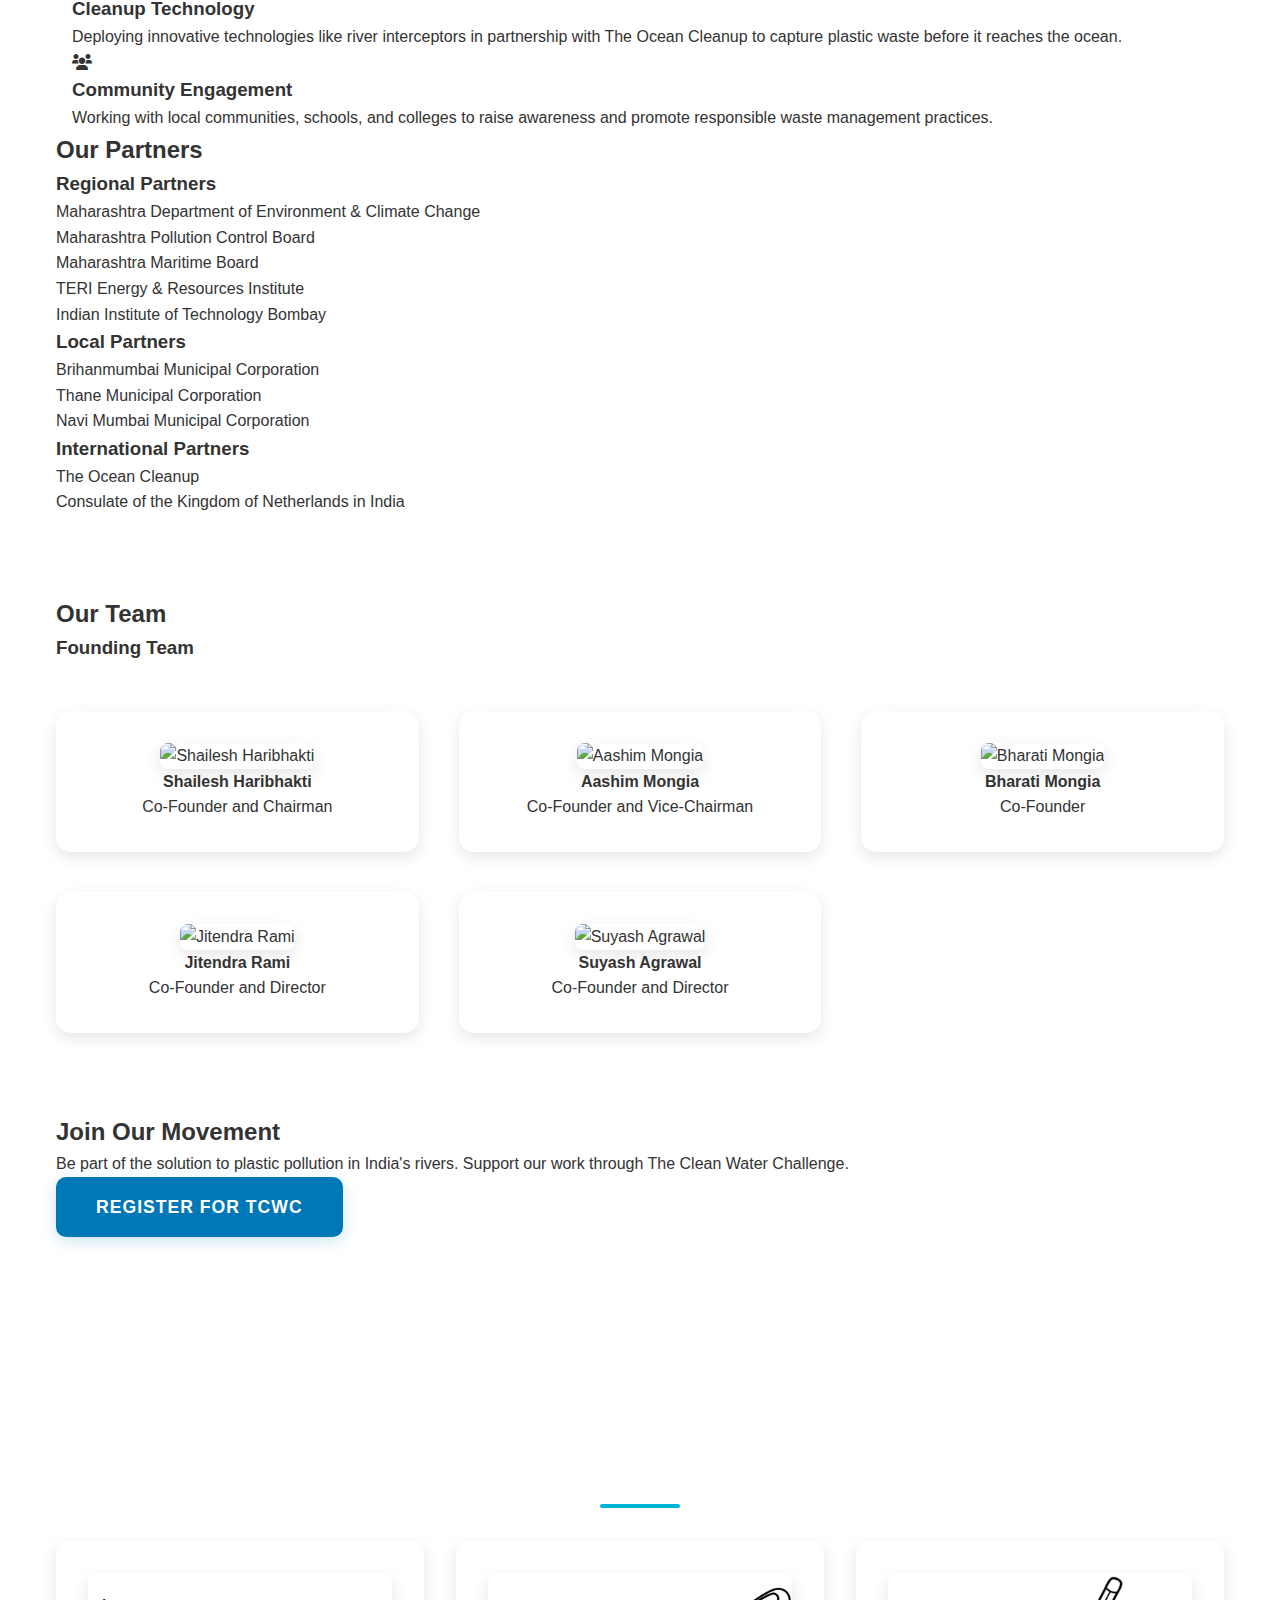
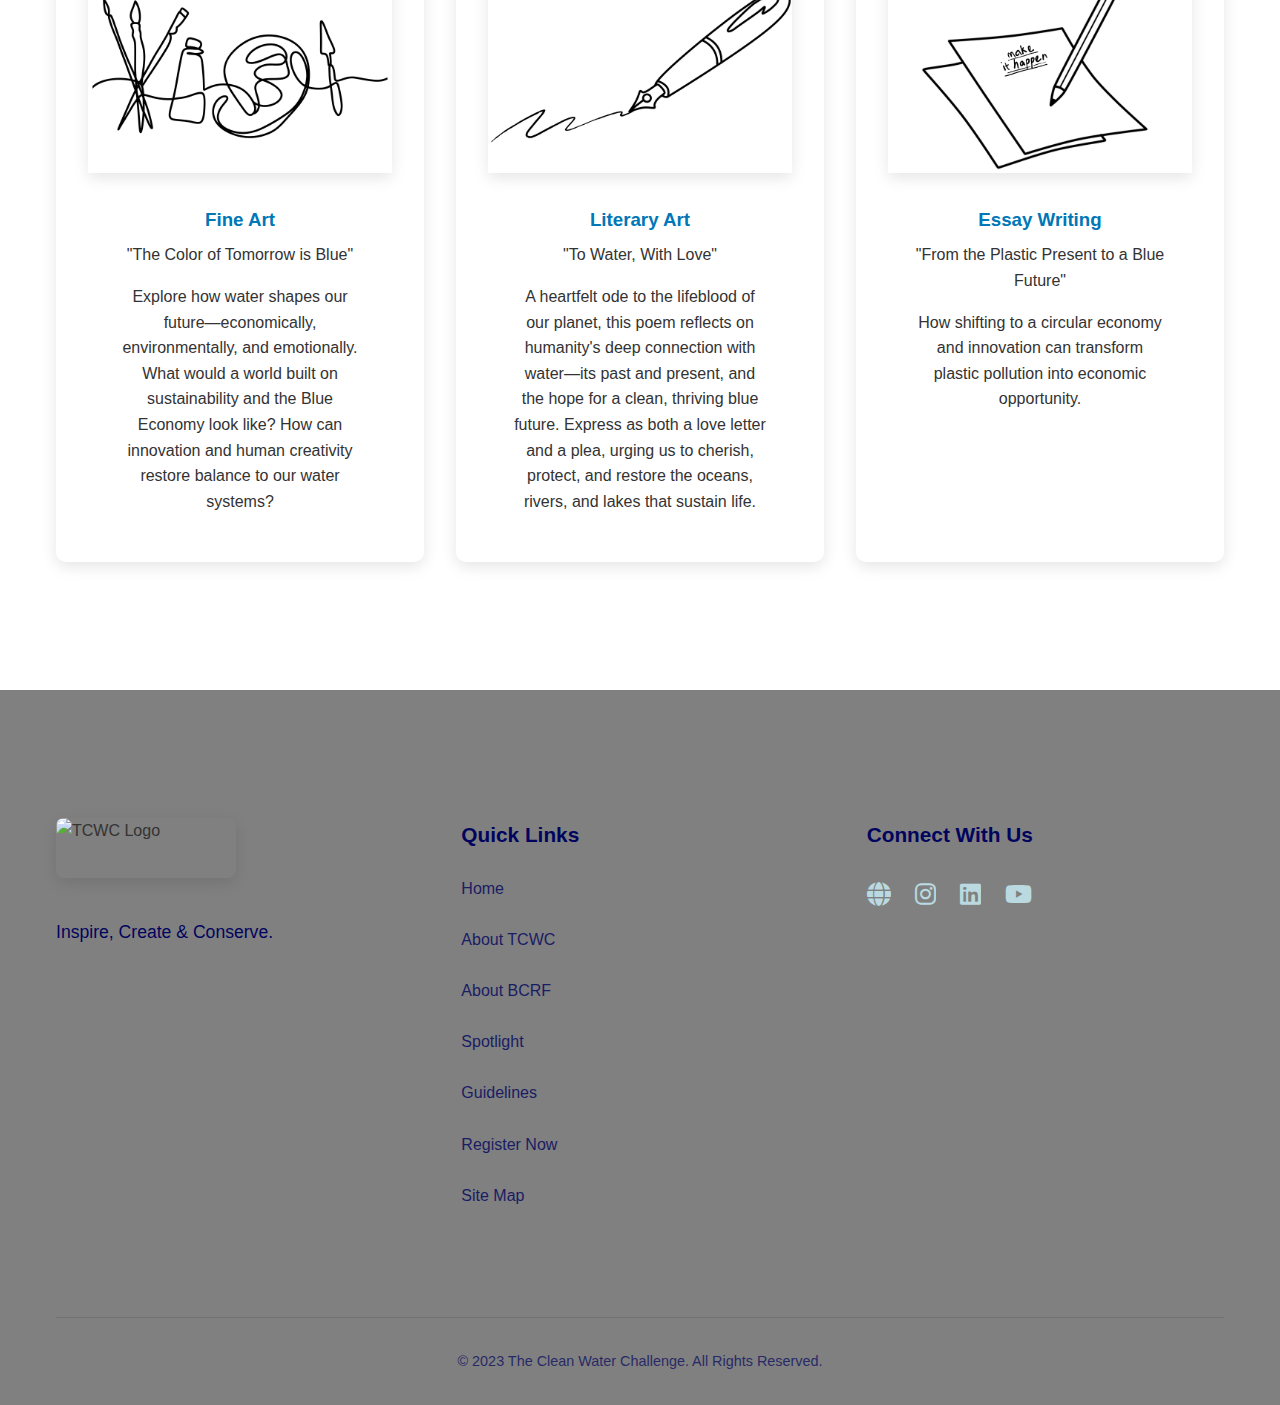
==== commit ead3a64e: "date changed" ====
--- a/about-bcrf.html
+++ b/about-bcrf.html
@@ -6,7 +6,7 @@
     <title>About BCRF - The Clean Water Challenge</title>
     <link rel="stylesheet" href="styles.css">
     <link rel="stylesheet" href="https://cdnjs.cloudflare.com/ajax/libs/font-awesome/6.0.0-beta3/css/all.min.css">
-    <link href="https://fonts.googleapis.com/css2?family=Montserrat:wght@300;400;500;600;700&family=Poppins:wght@300;400;500;600;700&display=swap" rel="stylesheet">
+    <link href="https://fonts.googleapis.com/css2?family=Montserrat:wght@100;400;500;600;700&family=Poppins:wght@100;400;500;600;700&display=swap" rel="stylesheet">
 </head>
 <body>
     <!-- Navigation Bar -->
@@ -45,7 +45,7 @@
         <div class="container">
             <div class="about-detail-content">
                 <div class="about-detail-image">
-                    <img src="https://images.unsplash.com/photo-1621451537084-482c73073a0f?ixlib=rb-4.0.3&ixid=M3wxMjA3fDB8MHxwaG90by1wYWdlfHx8fGVufDB8fHx8fA%3D%3D&auto=format&fit=crop&w=1074&q=80" alt="River cleanup">
+                    <img src="https://images.unsplash.com/photo-1621451537084-482c71073a0f?ixlib=rb-4.0.3&ixid=M3wxMjA3fDB8MHxwaG90by1wYWdlfHx8fGVufDB8fHx8fA%3D%3D&auto=format&fit=crop&w=1074&q=80" alt="River cleanup">
                 </div>
                 <div class="about-detail-text">
                     <h2>Bharat Clean Rivers Foundation</h2>
--- a/styles.css
+++ b/styles.css
@@ -1,11 +1,21 @@
 /* Base Styles */
+/* Remove white overlay on mobile */
+@media screen and (max-width: 768px) {
+    body::before {
+        content: none;
+    }
+    
+    .container {
+        background: transparent;
+    }
+}
 :root {
     --primary-color: #0077b6;
     --secondary-color: #90e0ef;
     --accent-color: #00b4d8;
     --light-color: #caf0f8;
     --white-color: #ffffff;
-    --dark-color: #03045e;
+    --dark-color: #01045e;
     --text-color: #333333;
     --transition: all 0.3s ease;
     --box-shadow: 0 5px 15px rgba(0, 0, 0, 0.1);
@@ -71,7 +81,7 @@
 }
 
 .section-title {
-    color: var(--primary-color);
+    color: white;
     font-size: 2.5rem;
     text-align: center;
     margin: 3rem 0;
@@ -95,27 +105,83 @@
     border-radius: 2px;
 }
 
-/* Header Styles */
+/* Header and Navigation Styles */
 header {
-    background-color: rgba(255, 255, 255, 0.95);
-    box-shadow: 0 2px 10px rgba(0, 0, 0, 0.1);
+    background-color: white;
     position: fixed;
     top: 0;
     left: 0;
     width: 100%;
     z-index: 1000;
-}
-
-header .container {
+    padding: 1rem 0;
+}
+
+.navbar {
+    padding: 0;
+    width: 100%;
     display: flex;
     justify-content: space-between;
     align-items: center;
-    padding: 1rem 15px;
+}
+
+.logo {
+    position: relative;
+    z-index: 1002;
 }
 
 .logo img {
-    height: 50px;
+    height: 40px;
     box-shadow: none;
+    display: block;
+}
+
+.hamburger {
+    display: none;
+    background: none;
+    border: none;
+    cursor: pointer;
+    padding: 0;
+    z-index: 1002;
+    position: relative;
+}
+
+.hamburger span {
+    display: block;
+    width: 25px;
+    height: 2px;
+    margin: 5px 0;
+    background-color: var(--white-color);
+    transition: 0.3s ease;
+}
+
+@media screen and (max-width: 992px) {
+    header {
+        padding: 0.5rem 0;
+        background-color: white;
+    }
+    
+    .hamburger {
+        display: block;
+        margin-right: 1rem;
+        color: black;
+    }
+    .navbar-expand-lg{
+        background-color: white;
+    }
+    .navbar-collapse {
+        position: fixed;
+        top: 0;
+        right: -100%;
+        width: 100%;
+        height: 100vh;
+        transition: 0.3s ease-in-out;
+        padding-top: 80px;
+      
+    }
+
+    .navbar-collapse.show {
+        right: 0;
+    }
 }
 
 .nav-links {
@@ -128,6 +194,7 @@
     color: var(--dark-color);
     font-weight: 500;
     position: relative;
+    background-color: white;
 }
 
 .nav-links a::after {
@@ -146,63 +213,6 @@
     width: 100%;
 }
 
-.hamburger {
-    display: none;
-    background: none;
-    border: none;
-    cursor: pointer;
-}
-
-.hamburger span {
-    display: block;
-    width: 25px;
-    height: 3px;
-    margin: 5px 0;
-    background-color: var(--primary-color);
-    transition: 0.3s ease;
-}
-
-/* Mobile Navigation */
-@media screen and (max-width: 992px) {
-    .hamburger {
-        display: block;
-        z-index: 100;
-    }
-    
-    nav {
-        position: fixed;
-        top: 0;
-        right: -100%;
-        width: 100%;
-        height: 100vh;
-        background: rgba(255, 255, 255, 0.98);
-        transition: 0.3s ease-in-out;
-    }
-    
-    nav.active {
-        right: 0;
-    }
-    
-    .nav-links {
-        height: 100%;
-        flex-direction: column;
-        justify-content: center;
-        align-items: center;
-        gap: 2rem;
-    }
-    
-    .hamburger.active span:nth-child(1) {
-        transform: rotate(45deg) translate(5px, 5px);
-    }
-    
-    .hamburger.active span:nth-child(2) {
-        opacity: 0;
-    }
-    
-    .hamburger.active span:nth-child(3) {
-        transform: rotate(-45deg) translate(5px, -5px);
-    }
-}
 /* Hero Section Styles */
 .hero {
     background: linear-gradient(135deg, var(--primary-color), var(--dark-color));
@@ -270,7 +280,7 @@
     background: var(--white-color);
     color: var(--primary-color);
     padding: 1rem 2rem;
-    border-radius: 30px;
+    border-radius: 10px;
     font-weight: 600;
     font-size: 1.1rem;
     transition: all 0.3s ease;
@@ -433,7 +443,7 @@
 
 .impact-card:hover {
     transform: translateY(-10px);
-    box-shadow: 0 15px 30px rgba(0, 0, 0, 0.1);
+    box-shadow: 0 15px 10px rgba(0, 0, 0, 0.1);
 }
 
 .impact-icon {
@@ -455,7 +465,7 @@
 
 .categories-grid {
     display: grid;
-    grid-template-columns: repeat(auto-fit, minmax(300px, 1fr));
+    grid-template-columns: repeat(auto-fit, minmax(100px, 1fr));
     gap: 2rem;
 }
 
@@ -471,7 +481,7 @@
 
 .category-card:hover {
     transform: translateY(-10px);
-    box-shadow: 0 15px 30px rgba(0, 0, 0, 0.1);
+    box-shadow: 0 15px 10px rgba(0, 0, 0, 0.1);
 }
 
 .category-card img {
@@ -608,7 +618,7 @@
 
 .projects-grid {
     display: grid;
-    grid-template-columns: repeat(auto-fit, minmax(300px, 1fr));
+    grid-template-columns: repeat(auto-fit, minmax(100px, 1fr));
     gap: 2rem;
 }
 
@@ -622,7 +632,7 @@
 
 .project-card:hover {
     transform: translateY(-10px);
-    box-shadow: 0 15px 30px rgba(0, 0, 0, 0.1);
+    box-shadow: 0 15px 10px rgba(0, 0, 0, 0.1);
 }
 
 .project-image img {
@@ -659,14 +669,76 @@
 /* Guidelines Page Specific Styles */
 .guidelines-content-section {
     padding: 5rem 0;
-    background-color: #f8f9fa;
-    width: 100%;
+    background-color: var(--white-color);
 }
 
 .guidelines-intro {
     text-align: center;
     margin-bottom: 4rem;
-    padding: 0 1rem;
+}
+
+.guidelines-intro h2 {
+    font-size: 2.5rem;
+    color: var(--dark-color);
+    margin-bottom: 1rem;
+}
+
+.guidelines-intro p {
+    font-size: 1.2rem;
+    color: var(--text-color);
+    opacity: 0.8;
+}
+
+.guidelines-grid {
+    display: grid;
+    grid-template-columns: repeat(3, 1fr);
+    gap: 2rem;
+    margin-top: 3rem;
+}
+
+.guideline-card {
+    background: var(--white-color);
+    border-radius: 15px;
+    padding: 2rem;
+    box-shadow: 0 5px 20px rgba(0, 0, 0, 0.05);
+    transition: transform 0.3s ease;
+}
+
+.guideline-header {
+    display: flex;
+    align-items: center;
+    gap: 1rem;
+    margin-bottom: 1.5rem;
+}
+
+.guideline-header i {
+    font-size: 1.5rem;
+    color: var(--primary-color);
+}
+
+.guideline-header h3 {
+    font-size: 1.3rem;
+    color: var(--dark-color);
+    margin: 0;
+}
+
+.guideline-list {
+    list-style: none;
+    padding: 0;
+    margin: 0;
+}
+
+.guideline-list li {
+    margin-bottom: 1rem;
+    color: var(--text-color);
+    font-size: 1rem;
+    line-height: 1.6;
+}
+
+.guideline-list li strong {
+    color: var(--dark-color);
+    display: block;
+    margin-bottom: 0.3rem;
 }
 
 /* Guidelines Page Layout */
@@ -692,71 +764,89 @@
     background-color: var(--accent-color);
 }
 
+.eligibility-section {
+    padding: 6rem 0;
+    background-color: var(--white-color);
+}
+
+.eligibility-section h2 {
+    text-align: center;
+    font-size: 2.5rem;
+    color: var(--primary-color);
+    margin-bottom: 4rem;
+    position: relative;
+}
+
+.eligibility-section h2::after {
+    content: '';
+    position: absolute;
+    bottom: -15px;
+    left: 50%;
+    transform: translateX(-50%);
+    width: 80px;
+    height: 3px;
+    background-color: var(--accent-color);
+}
+
 .eligibility-grid {
     display: grid;
-    grid-template-columns: repeat(auto-fit, minmax(280px, 1fr));
+    grid-template-columns: repeat(4, 1fr);
     gap: 2rem;
-    max-width: 1200px;
-    margin: 0 auto;
+    padding: 0 2rem;
 }
 
 .eligibility-card {
-    padding: 2rem;
-    border-radius: 10px;
-    box-shadow: var(--box-shadow);
-}
-
-.card-header {
+    background: var(--white-color);
+    border-radius: 15px;
+    padding: 2.5rem 2rem;
+    box-shadow: 0 5px 20px rgba(0, 0, 0, 0.05);
+    text-align: left;
+}
+
+.eligibility-card h3 {
     display: flex;
     align-items: center;
     gap: 1rem;
+    color: var(--primary-color);
+    font-size: 1.4rem;
     margin-bottom: 1.5rem;
 }
 
-.card-header i {
-    font-size: 1.5rem;
-    color: var(--primary-color);
+.eligibility-card h3 i {
+    font-size: 1.8rem;
+    color: var(--accent-color);
 }
 
 .eligibility-card ul {
     list-style: none;
     padding: 0;
+    margin: 0;
 }
 
 .eligibility-card li {
     margin-bottom: 1rem;
-    padding-left: 1.5rem;
-    position: relative;
+    font-size: 1.1rem;
+    color: var(--text-color);
     line-height: 1.6;
 }
 
 /* Responsive Adjustments */
+@media screen and (max-width: 1200px) {
+    .eligibility-grid {
+        grid-template-columns: repeat(2, 1fr);
+        gap: 2rem;
+    }
+}
+
 @media screen and (max-width: 768px) {
-    .guidelines-section {
-        padding: 3rem 1rem;
-    }
-
-    .guidelines-section h2 {
+    .eligibility-grid {
+        grid-template-columns: 1fr;
+        padding: 0 1rem;
+    }
+    
+    .eligibility-section h2 {
         font-size: 2rem;
-        margin-bottom: 2rem;
-    }
-
-    .eligibility-card {
-        padding: 1.5rem;
-    }
-
-    .card-header {
-        gap: 0.75rem;
-    }
-}
-
-@media screen and (max-width: 480px) {
-    .guidelines-section h2 {
-        font-size: 1.8rem;
-    }
-
-    .eligibility-card {
-        padding: 1.25rem;
+        margin-bottom: 3rem;
     }
 }
 
@@ -1162,11 +1252,6 @@
 }
 
 /* Add these styles to your existing CSS */
-.navbar {
-    padding: 0;
-    width: 100%;
-}
-
 .navbar-nav {
     align-items: center;
     gap: 2rem;
@@ -1210,21 +1295,19 @@
         right: -100%;
         width: 100%;
         height: 100vh;
-        background: rgba(255, 255, 255, 0.98);
+        background: transparent;
+        backdrop-filter: none;
         transition: 0.3s ease-in-out;
         padding: 1rem;
-    }
-
-    .navbar-collapse.show {
-        right: 0;
-    }
-
-    .navbar-nav {
-        height: 100%;
-        flex-direction: column;
-        justify-content: center;
-        align-items: center;
-        gap: 2rem;
+        z-index: 1000;
+    }
+
+    nav {
+        background: transparent;
+    }
+
+    .container {
+        background: transparent;
     }
 }
 
@@ -1303,7 +1386,7 @@
     background: #0077b6;
     color: white;
     padding: 1rem 2.5rem;
-    border-radius: 30px;
+    border-radius: 10px;
     font-weight: 600;
     font-size: 1.1rem;
     text-transform: uppercase;
@@ -1332,4 +1415,719 @@
     .contact-info {
         gap: 1rem;
     }
+}
+
+/* Mobile Navigation Styles */
+@media screen and (max-width: 768px) {
+    .navbar-collapse {
+        position: fixed;
+        top: 0;
+        right: -100%;
+        width: 100%;
+        height: 100vh;
+        background: transparent;
+        backdrop-filter: none;
+        transition: 0.3s ease-in-out;
+        padding: 1rem;
+        z-index: 1000;
+    }
+
+    .navbar-collapse.show {
+        right: 0;
+    }
+
+    /* Prevent background content from scrolling when menu is open */
+    body.menu-open {
+        overflow: hidden;
+    }
+}
+
+/* Remove white overlay from body */
+body::before {
+    content: none !important;
+}
+
+/* Ensure header is transparent on mobile */
+@media screen and (max-width: 768px) {
+    header {
+        background: transparent;
+    }
+
+    .nav-links {
+        background: transparent;
+    }
+
+    /* Remove any other potential white backgrounds */
+    .navbar, 
+    .navbar-collapse.show,
+    .nav {
+        background: transparent !important;
+    }
+}
+
+/* Team Section */
+.team-section {
+    padding: 5rem 0;
+    background: var(--white-color);
+}
+
+.team-grid {
+    display: grid;
+    grid-template-columns: repeat(auto-fit, minmax(280px, 1fr));
+    gap: 2.5rem;
+    margin-top: 3rem;
+}
+
+.team-member {
+    text-align: center;
+    background: white;
+    border-radius: 15px;
+    padding: 2rem;
+    box-shadow: var(--box-shadow);
+    transition: transform 0.3s ease;
+}
+
+.team-member:hover {
+    transform: translateY(-10px);
+}
+
+.member-image {
+    width: 200px;
+    height: 200px;
+    border-radius: 50%;
+    margin: 0 auto 1.5rem;
+    overflow: hidden;
+}
+
+.member-image img {
+    width: 100%;
+    height: 100%;
+    object-fit: cover;
+}
+
+.member-info h3 {
+    color: var(--primary-color);
+    margin-bottom: 0.5rem;
+}
+
+.member-info p {
+    color: #666;
+    font-size: 0.9rem;
+}
+
+/* Supporters Section */
+.supporters-section {
+    padding: 5rem 0;
+    background: #f8f9fa;
+}
+
+.supporters-grid {
+    display: grid;
+    grid-template-columns: repeat(auto-fit, minmax(200px, 1fr));
+    gap: 2rem;
+    align-items: center;
+    justify-items: center;
+    margin-top: 3rem;
+}
+
+.supporter-logo {
+    max-width: 180px;
+    filter: grayscale(100%);
+    transition: all 0.3s ease;
+}
+
+.supporter-logo:hover {
+    filter: grayscale(0%);
+    transform: scale(1.05);
+}
+
+/* Footer Styles */
+footer {
+    background-color: grey;
+    padding: 4rem 0 2rem;
+    margin-top: 4rem;
+}
+
+.footer-content {
+    display: grid;
+    grid-template-columns: 1.5fr 1fr 1fr;
+    gap: 3rem;
+    margin-bottom: 2rem;
+    align-items: start;
+}
+
+.footer-logo {
+    display: flex;
+    flex-direction: column;
+    gap: 1rem;
+}
+
+.footer-logo img {
+    width: 180px;
+    height: auto;
+}
+
+.footer-logo p {
+    color: var(--dark-color);
+    font-size: 1.1rem;
+    margin-top: 0.5rem;
+}
+
+.footer-links h3,
+.footer-social h3 {
+    color: var(--dark-color);
+    font-size: 1.3rem;
+    font-weight: 600;
+    margin-bottom: 1.5rem;
+}
+
+.footer-links ul {
+    list-style: none;
+    padding: 0;
+    margin: 0;
+}
+
+.footer-links li {
+    margin-bottom: 0.8rem;
+}
+
+.footer-links a {
+    color: var(--dark-color);
+    text-decoration: none;
+    font-size: 1rem;
+    opacity: 0.8;
+    transition: var(--transition);
+}
+
+.footer-links a:hover {
+    color: var(--primary-color);
+    opacity: 1;
+    padding-left: 5px;
+}
+
+.social-icons {
+    display: flex;
+    gap: 1.2rem;
+}
+
+.social-icons a {
+    color: var(--dark-color);
+    font-size: 1.4rem;
+    opacity: 0.8;
+    transition: var(--transition);
+}
+
+.social-icons a:hover {
+    color: var(--primary-color);
+    opacity: 1;
+    transform: translateY(-3px);
+}
+
+.footer-bottom {
+    text-align: center;
+    padding-top: 2rem;
+    margin-top: 2rem;
+    border-top: 1px solid rgba(0, 0, 0, 0.1);
+}
+
+.footer-bottom p {
+    color: var(--dark-color);
+    font-size: 0.9rem;
+    opacity: 0.7;
+}
+
+/* Responsive Footer */
+@media screen and (max-width: 992px) {
+    .footer-content {
+        grid-template-columns: 1fr 1fr;
+    }
+    
+    .footer-logo {
+        grid-column: 1 / -1;
+        text-align: center;
+        align-items: center;
+    }
+}
+
+@media screen and (max-width: 576px) {
+    .footer-content {
+        grid-template-columns: 1fr;
+        text-align: center;
+        gap: 2rem;
+    }
+
+    .footer-links ul {
+        display: flex;
+        flex-direction: column;
+        align-items: center;
+    }
+
+    .social-icons {
+        justify-content: center;
+    }
+}
+
+/* Advisory Board Section */
+.advisory-board {
+    padding: 5rem 0;
+    background: #f8f9fa;
+}
+
+.sub-section-title {
+    color: var(--primary-color);
+    font-size: 1.8rem;
+    text-align: center;
+    margin: 3rem 0 2rem;
+    font-weight: 600;
+}
+
+.board-members {
+    display: grid;
+    gap: 2.5rem;
+    margin: 2rem 0 4rem;
+}
+
+.founders-grid {
+    grid-template-columns: repeat(4, 1fr);
+}
+
+.advisory-grid {
+    grid-template-columns: repeat(3, 1fr);
+}
+
+.patrons-grid {
+    grid-template-columns: repeat(2, 1fr);
+    max-width: 800px;
+    margin: 2rem auto 4rem;
+}
+
+.member-card {
+    background: white;
+    border-radius: 15px;
+    padding: 2rem;
+    text-align: center;
+    box-shadow: var(--box-shadow);
+    transition: transform 0.3s ease;
+}
+
+.member-card:hover {
+    transform: translateY(-10px);
+}
+
+.member-card img {
+    width: 200px;
+    height: 200px;
+    border-radius: 50%;
+    margin-bottom: 1.5rem;
+    object-fit: cover;
+}
+
+.member-card h3 {
+    color: var(--primary-color);
+    margin-bottom: 0.5rem;
+    font-size: 1.3rem;
+}
+
+.member-card p {
+    color: #666;
+    font-size: 0.9rem;
+}
+
+/* Sponsors Section */
+.sponsors-section {
+    padding: 5rem 0;
+    background: white;
+}
+
+.sponsors-carousel {
+    display: grid;
+    grid-template-columns: repeat(auto-fit, minmax(150px, 1fr));
+    gap: 2rem;
+    align-items: center;
+    justify-items: center;
+    margin-top: 3rem;
+}
+
+.sponsor img {
+    max-width: 150px;
+    height: auto;
+    filter: grayscale(100%);
+    transition: all 0.3s ease;
+}
+
+.sponsor img:hover {
+    filter: grayscale(0%);
+    transform: scale(1.05);
+}
+
+/* Footer Styles */
+.footer-content {
+    display: grid;
+    grid-template-columns: repeat(3, 1fr);
+    gap: 3rem;
+    padding: 4rem 0;
+}
+
+.footer-logo img {
+    height: 60px;
+    margin-bottom: 1rem;
+}
+
+.footer-links ul {
+    display: grid;
+    gap: 0.8rem;
+}
+
+.social-icons {
+    display: flex;
+    gap: 1.5rem;
+    margin-top: 1rem;
+}
+
+.social-icons a {
+    color: var(--light-color);
+    font-size: 1.5rem;
+    transition: var(--transition);
+}
+
+.social-icons a:hover {
+    color: var(--white-color);
+    transform: translateY(-3px);
+}
+
+/* Responsive Adjustments */
+@media screen and (max-width: 1200px) {
+    .founders-grid {
+        grid-template-columns: repeat(2, 1fr);
+    }
+
+    .advisory-grid {
+        grid-template-columns: repeat(2, 1fr);
+    }
+}
+
+@media screen and (max-width: 992px) {
+    .patrons-grid {
+        grid-template-columns: repeat(2, 1fr);
+    }
+
+    .footer-content {
+        grid-template-columns: repeat(2, 1fr);
+    }
+}
+
+@media screen and (max-width: 768px) {
+    .sub-section-title {
+        font-size: 1.5rem;
+    }
+
+    .founders-grid,
+    .advisory-grid,
+    .patrons-grid {
+        grid-template-columns: 1fr;
+        max-width: 350px;
+        margin-left: auto;
+        margin-right: auto;
+    }
+
+    .member-card img {
+        width: 180px;
+        height: 180px;
+    }
+
+    .sponsors-carousel {
+        grid-template-columns: repeat(2, 1fr);
+    }
+
+    .footer-content {
+        grid-template-columns: 1fr;
+        text-align: center;
+        gap: 2rem;
+    }
+
+    .footer-logo {
+        display: flex;
+        flex-direction: column;
+        align-items: center;
+    }
+
+    .social-icons {
+        justify-content: center;
+    }
+}
+
+@media screen and (max-width: 480px) {
+    .member-card {
+        padding: 1.5rem;
+    }
+
+    .member-card img {
+        width: 150px;
+        height: 150px;
+    }
+
+    .sponsors-carousel {
+        grid-template-columns: 1fr;
+    }
+
+    .sponsor img {
+        max-width: 120px;
+    }
+}
+
+/* Register Section Styles */
+.register-section {
+    background: linear-gradient(135deg, var(--primary-color), var(--accent-color));
+    padding: 5rem 0;
+    text-align: center;
+    color: var(--white-color);
+}
+
+.register-section .section-title {
+    font-size: 3.5rem;
+    font-weight: 700;
+    margin-bottom: 2rem;
+    position: relative;
+    display: inline-block;
+}
+
+.register-section .section-title::after {
+    content: '';
+    position: absolute;
+    bottom: -10px;
+    left: 50%;
+    transform: translateX(-50%);
+    width: 100px;
+    height: 4px;
+    background: var(--white-color);
+}
+
+.register-content {
+    max-width: 800px;
+    margin: 0 auto;
+    padding: 2rem 0;
+}
+
+.register-content p {
+    font-size: 1.25rem;
+    margin-bottom: 2.5rem;
+    line-height: 1.8;
+}
+
+.register-section .cta-button {
+    display: inline-block;
+    background: var(--white-color);
+    color: var(--primary-color);
+    font-size: 1.2rem;
+    font-weight: 600;
+    padding: 1rem 2.5rem;
+    border-radius: 50px;
+    text-transform: uppercase;
+    letter-spacing: 1px;
+    transition: var(--transition);
+    margin-bottom: 1.5rem;
+}
+
+.register-section .cta-button:hover {
+    background: var(--accent-color);
+    color: var(--white-color);
+    transform: translateY(-3px);
+    box-shadow: 0 5px 15px rgba(0, 0, 0, 0.2);
+}
+
+.deadline-note {
+    font-size: 1.1rem;
+    opacity: 0.9;
+    font-style: italic;
+}
+
+/* Responsive Adjustments */
+@media screen and (max-width: 768px) {
+    .register-section .section-title {
+        font-size: 2.5rem;
+    }
+
+    .register-content {
+        padding: 1.5rem;
+    }
+
+    .register-content p {
+        font-size: 1.1rem;
+    }
+
+    .register-section .cta-button {
+        font-size: 1.1rem;
+        padding: 0.8rem 2rem;
+    }
+}
+
+@media screen and (max-width: 480px) {
+    .register-section .section-title {
+        font-size: 2rem;
+    }
+
+    .register-content p {
+        font-size: 1rem;
+    }
+
+    .deadline-note {
+        font-size: 0.9rem;
+    }
+}
+
+/* Guidelines CTA Section */
+.presented-by {
+    text-align: center;
+    padding: 4rem 0;
+    background: linear-gradient(135deg, var(--primary-color), var(--accent-color));
+    color: var(--white-color);
+    margin: 3rem 0;
+}
+
+.presented-by p {
+    font-size: 1.5rem;
+    margin-bottom: 2rem;
+    font-weight: 500;
+}
+
+.presented-by .cta-button {
+    display: inline-block;
+    background-color: var(--white-color);
+    color: var(--primary-color);
+    padding: 1rem 3rem;
+    border-radius: 50px;
+    font-size: 1.2rem;
+    font-weight: 600;
+    text-transform: uppercase;
+    letter-spacing: 1px;
+    transition: var(--transition);
+    text-decoration: none;
+    box-shadow: 0 4px 15px rgba(0, 0, 0, 0.1);
+}
+
+.presented-by .cta-button:hover {
+    transform: translateY(-3px);
+    background-color: var(--accent-color);
+    color: var(--white-color);
+    box-shadow: 0 6px 20px rgba(0, 0, 0, 0.2);
+}
+
+/* Responsive Adjustments */
+@media screen and (max-width: 768px) {
+    .presented-by {
+        padding: 3rem 1rem;
+    }
+
+    .presented-by p {
+        font-size: 1.25rem;
+        margin-bottom: 1.5rem;
+    }
+
+    .presented-by .cta-button {
+        padding: 0.8rem 2rem;
+        font-size: 1.1rem;
+    }
+}
+
+@media screen and (max-width: 480px) {
+    .presented-by p {
+        font-size: 1.1rem;
+    }
+
+    .presented-by .cta-button {
+        padding: 0.8rem 1.8rem;
+        font-size: 1rem;
+    }
+}
+
+.eligibility-section {
+    padding: 6rem 0;
+    background-color: var(--white-color);
+}
+
+.eligibility-section h2 {
+    text-align: center;
+    font-size: 2.5rem;
+    color: var(--primary-color);
+    margin-bottom: 4rem;
+    position: relative;
+}
+
+.eligibility-section h2::after {
+    content: '';
+    position: absolute;
+    bottom: -15px;
+    left: 50%;
+    transform: translateX(-50%);
+    width: 80px;
+    height: 3px;
+    background-color: var(--accent-color);
+}
+
+.eligibility-grid {
+    display: grid;
+    grid-template-columns: repeat(4, 1fr);
+    gap: 2rem;
+    padding: 0 2rem;
+}
+
+.eligibility-card {
+    background: var(--white-color);
+    border-radius: 15px;
+    padding: 2.5rem 2rem;
+    box-shadow: 0 5px 20px rgba(0, 0, 0, 0.05);
+    text-align: left;
+}
+
+.eligibility-card h3 {
+    display: flex;
+    align-items: center;
+    gap: 1rem;
+    color: var(--primary-color);
+    font-size: 1.4rem;
+    margin-bottom: 1.5rem;
+}
+
+.eligibility-card h3 i {
+    font-size: 1.8rem;
+    color: var(--accent-color);
+}
+
+.eligibility-card ul {
+    list-style: none;
+    padding: 0;
+    margin: 0;
+}
+
+.eligibility-card li {
+    margin-bottom: 1rem;
+    font-size: 1.1rem;
+    color: var(--text-color);
+    line-height: 1.6;
+}
+
+/* Responsive Adjustments */
+@media screen and (max-width: 1200px) {
+    .eligibility-grid {
+        grid-template-columns: repeat(2, 1fr);
+        gap: 2rem;
+    }
+}
+
+@media screen and (max-width: 768px) {
+    .eligibility-grid {
+        grid-template-columns: 1fr;
+        padding: 0 1rem;
+    }
+    
+    .eligibility-section h2 {
+        font-size: 2rem;
+        margin-bottom: 3rem;
+    }
+}
+@media screen and (max-width: 768px) {
+    .nav-links {
+        background: white;
+       
+    }
 }